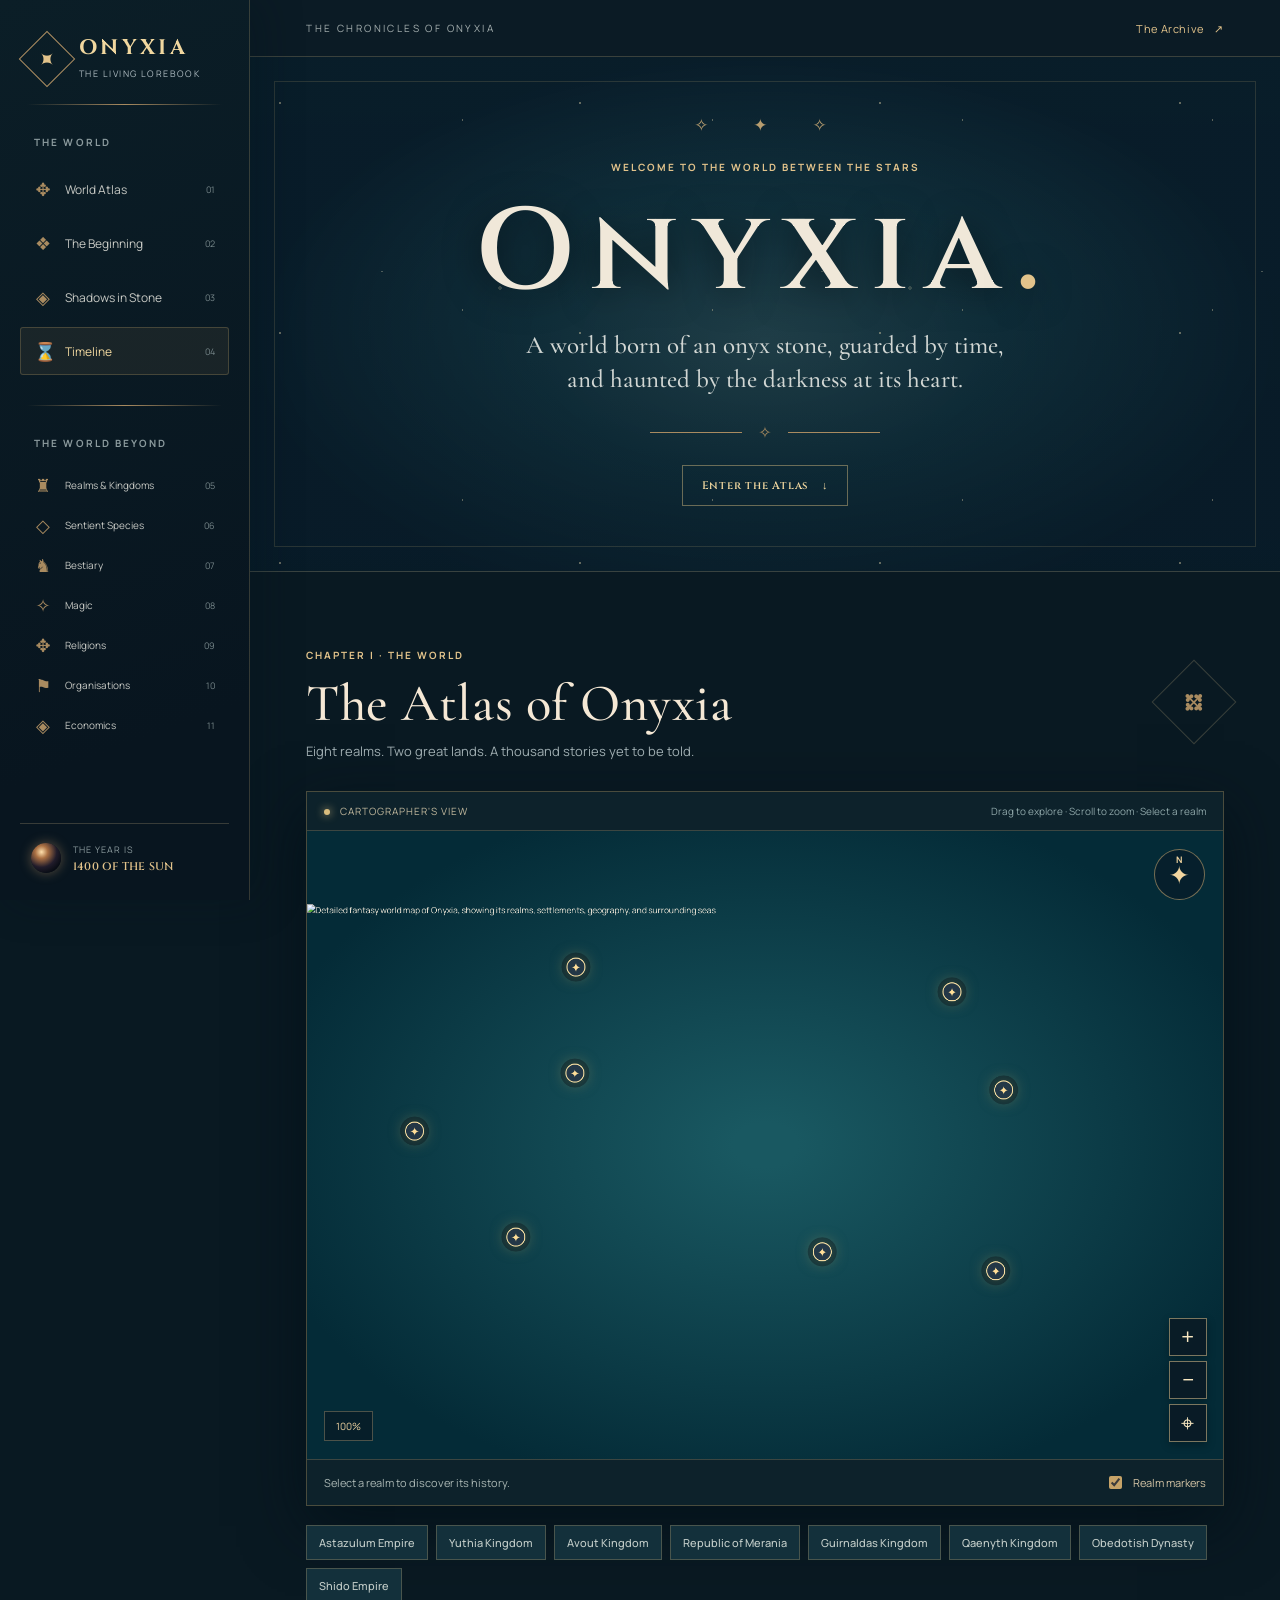
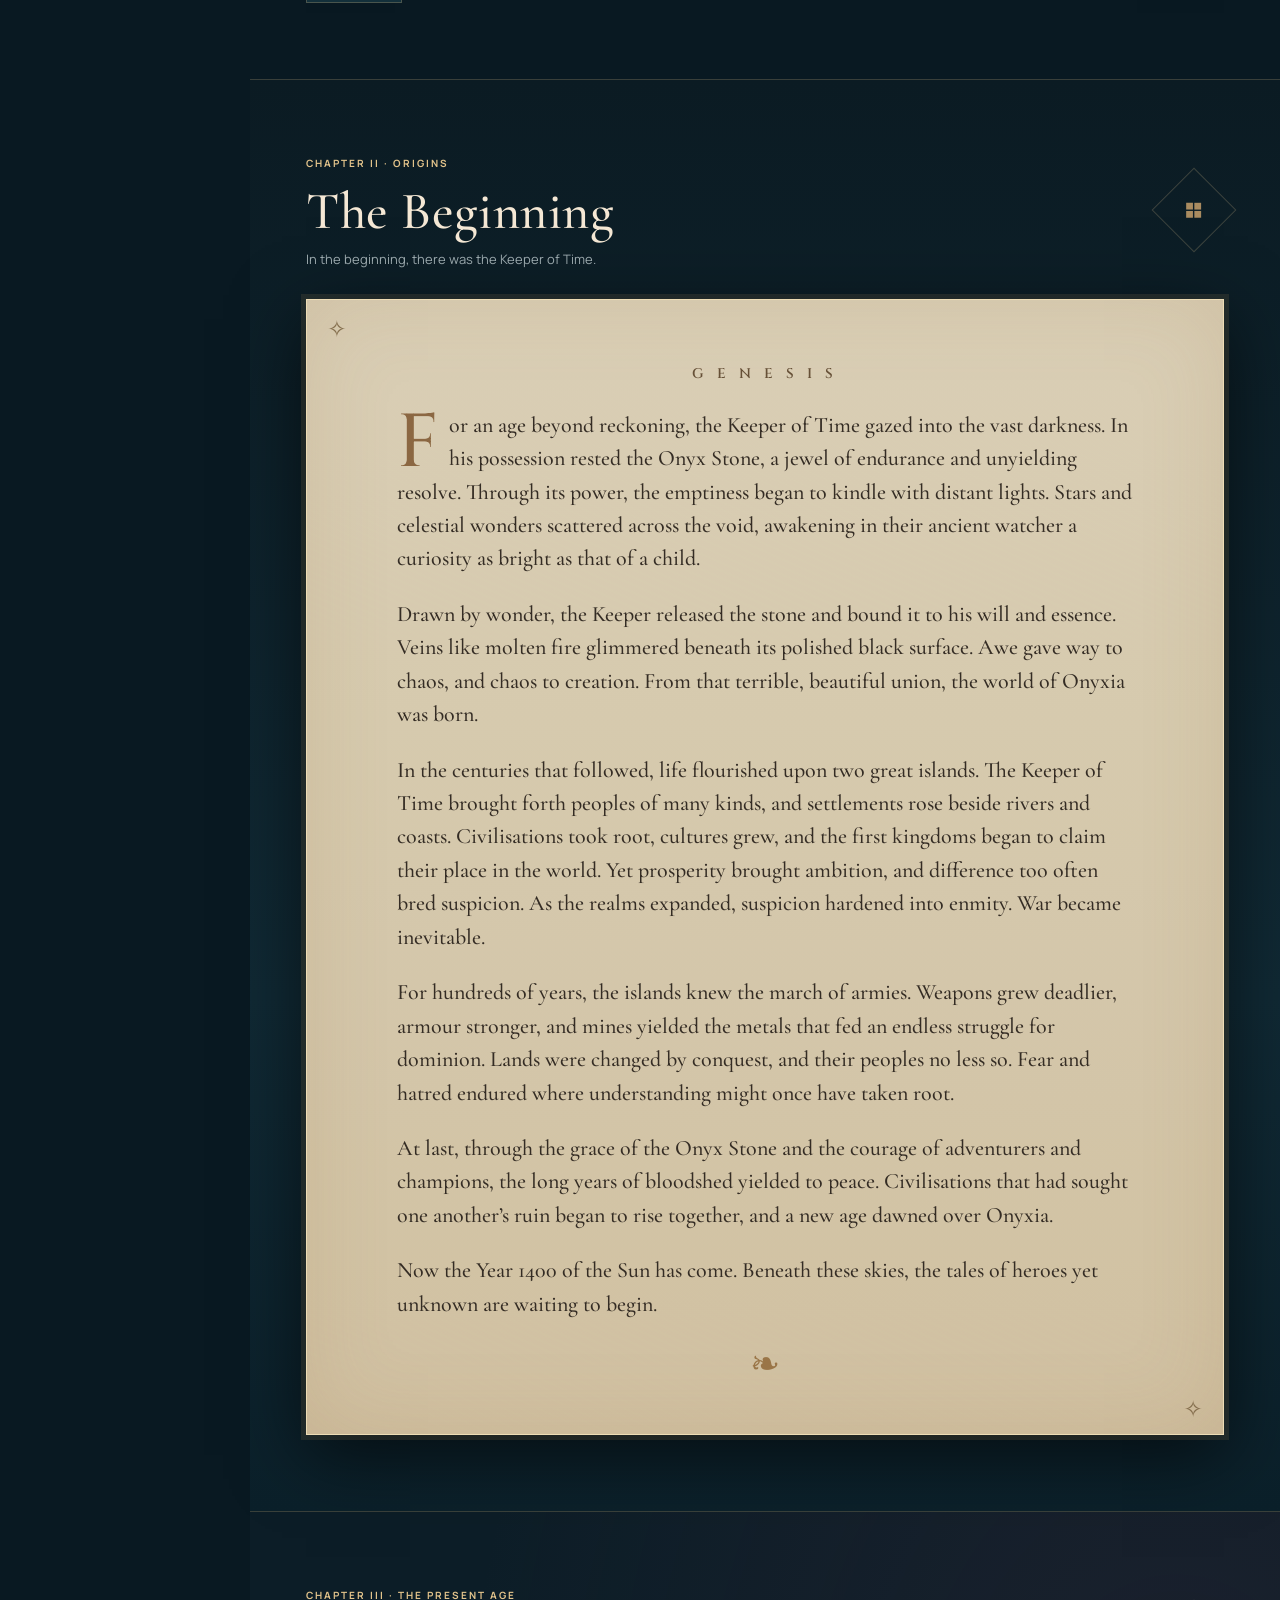
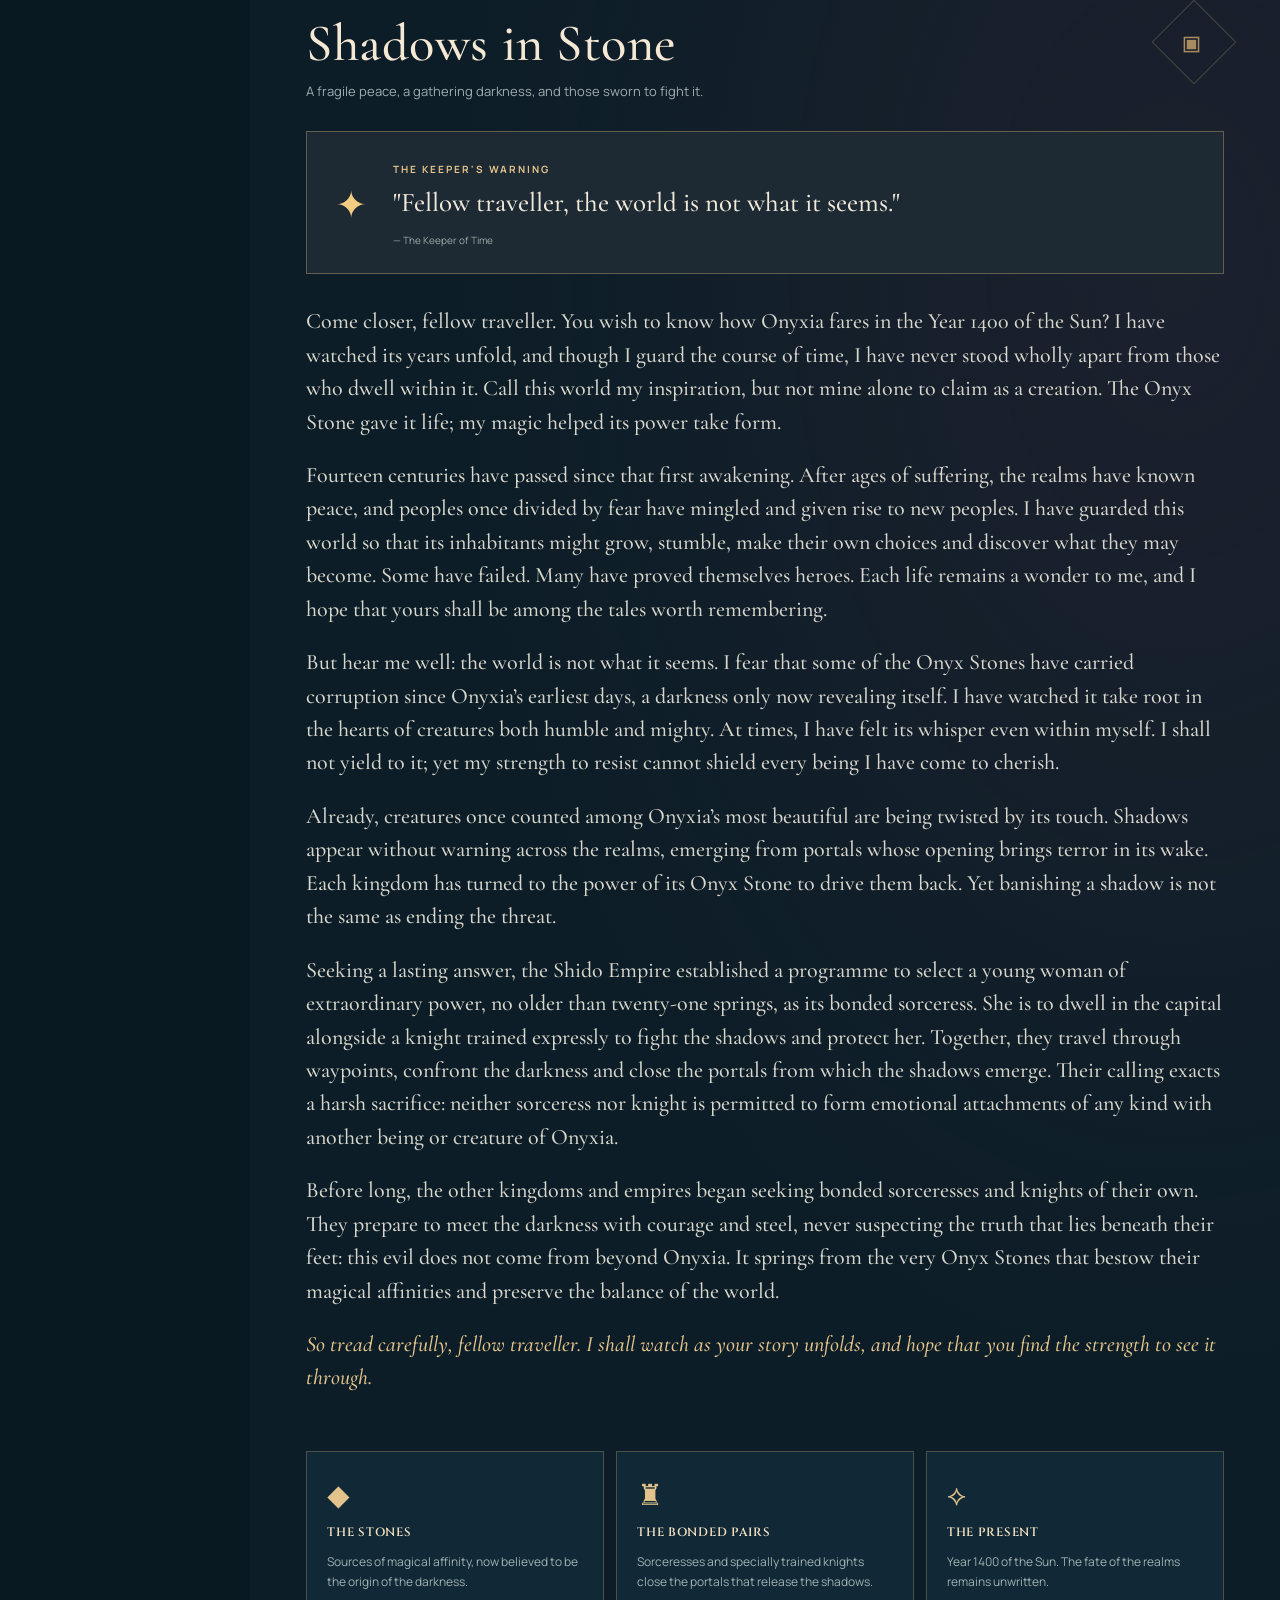
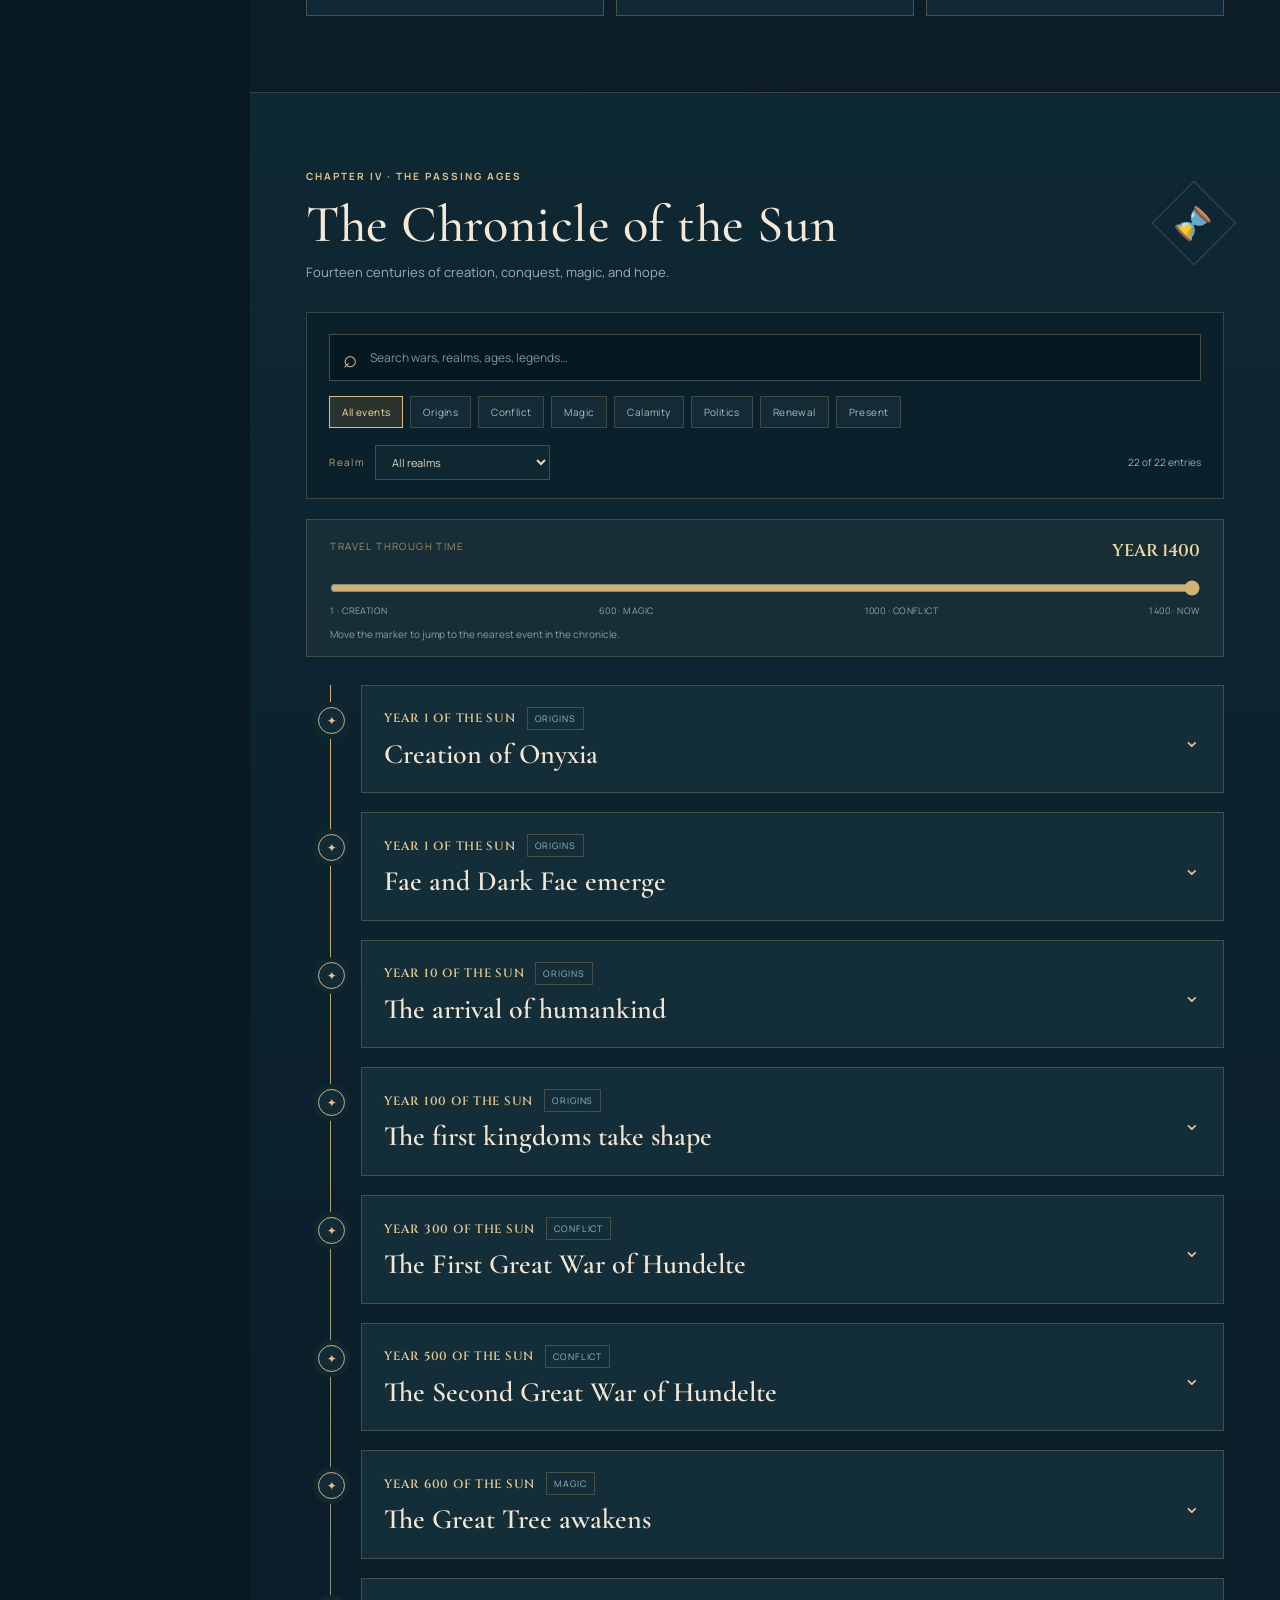
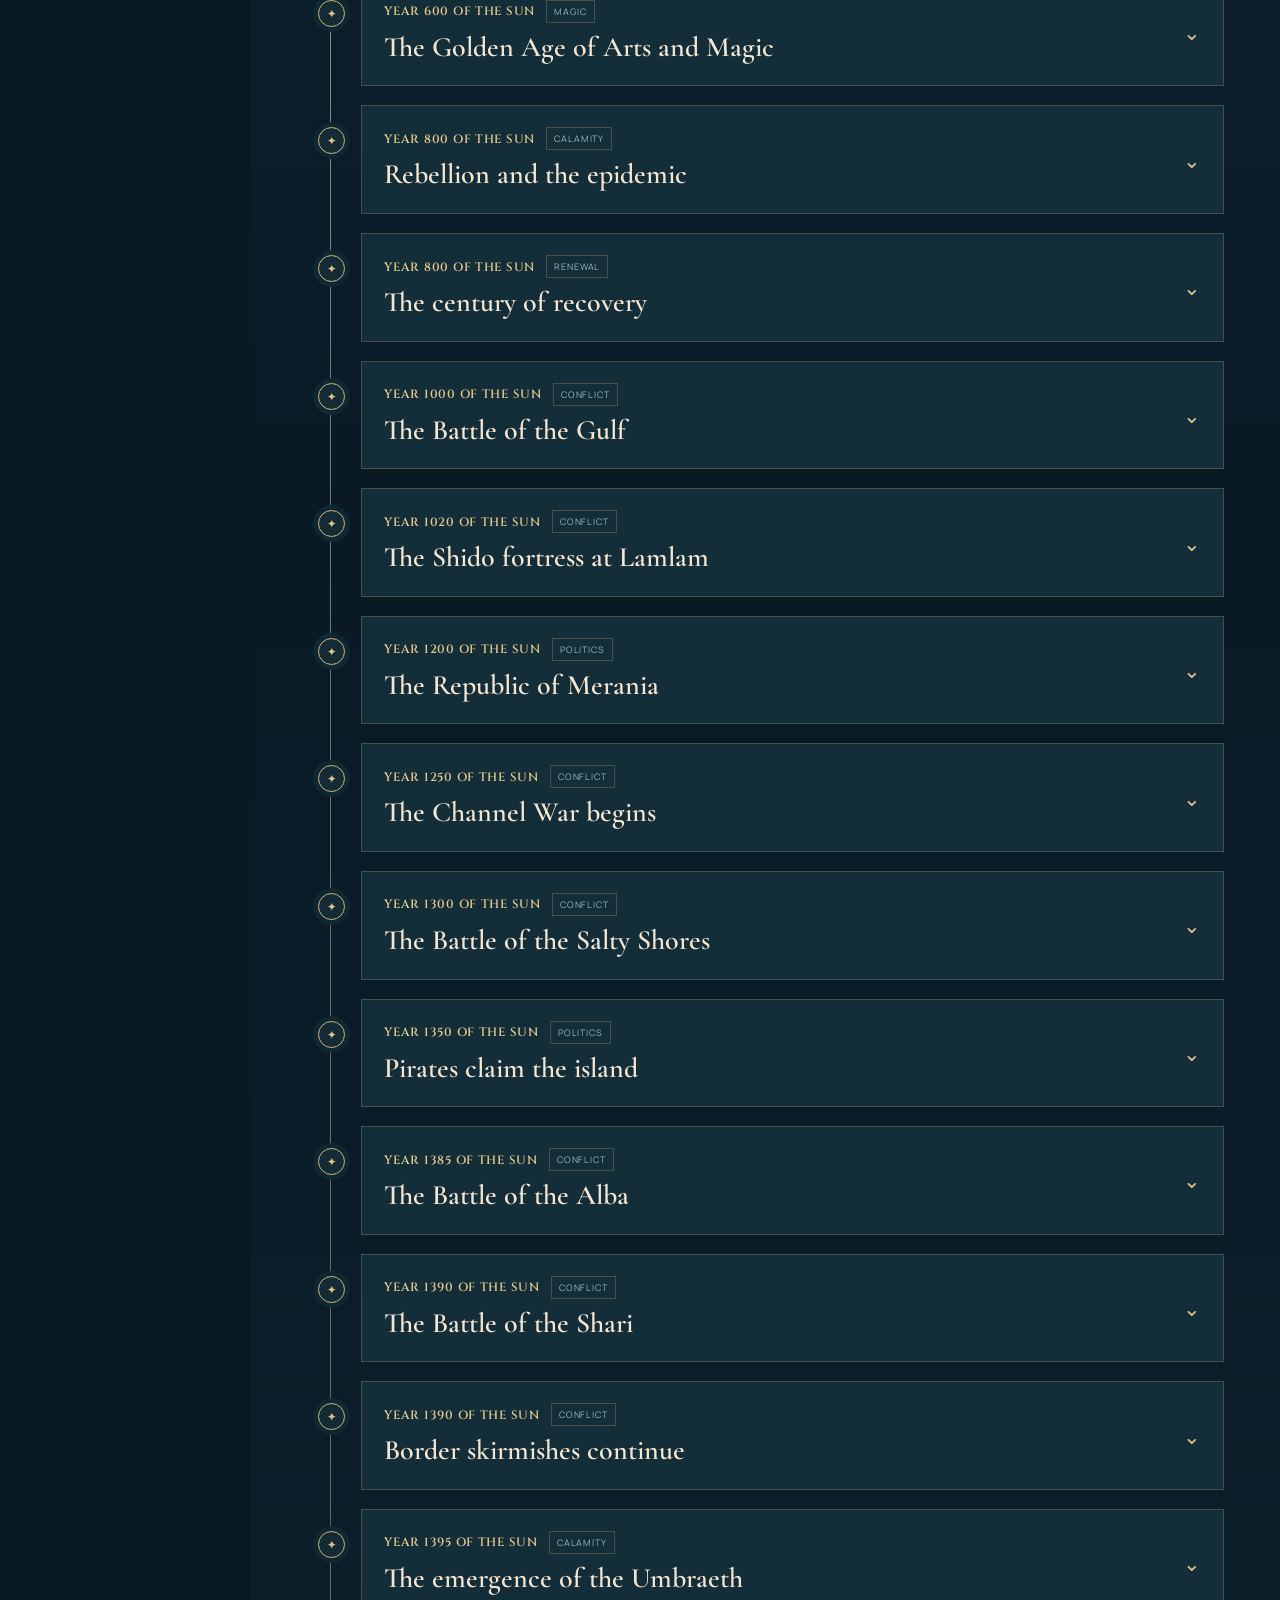
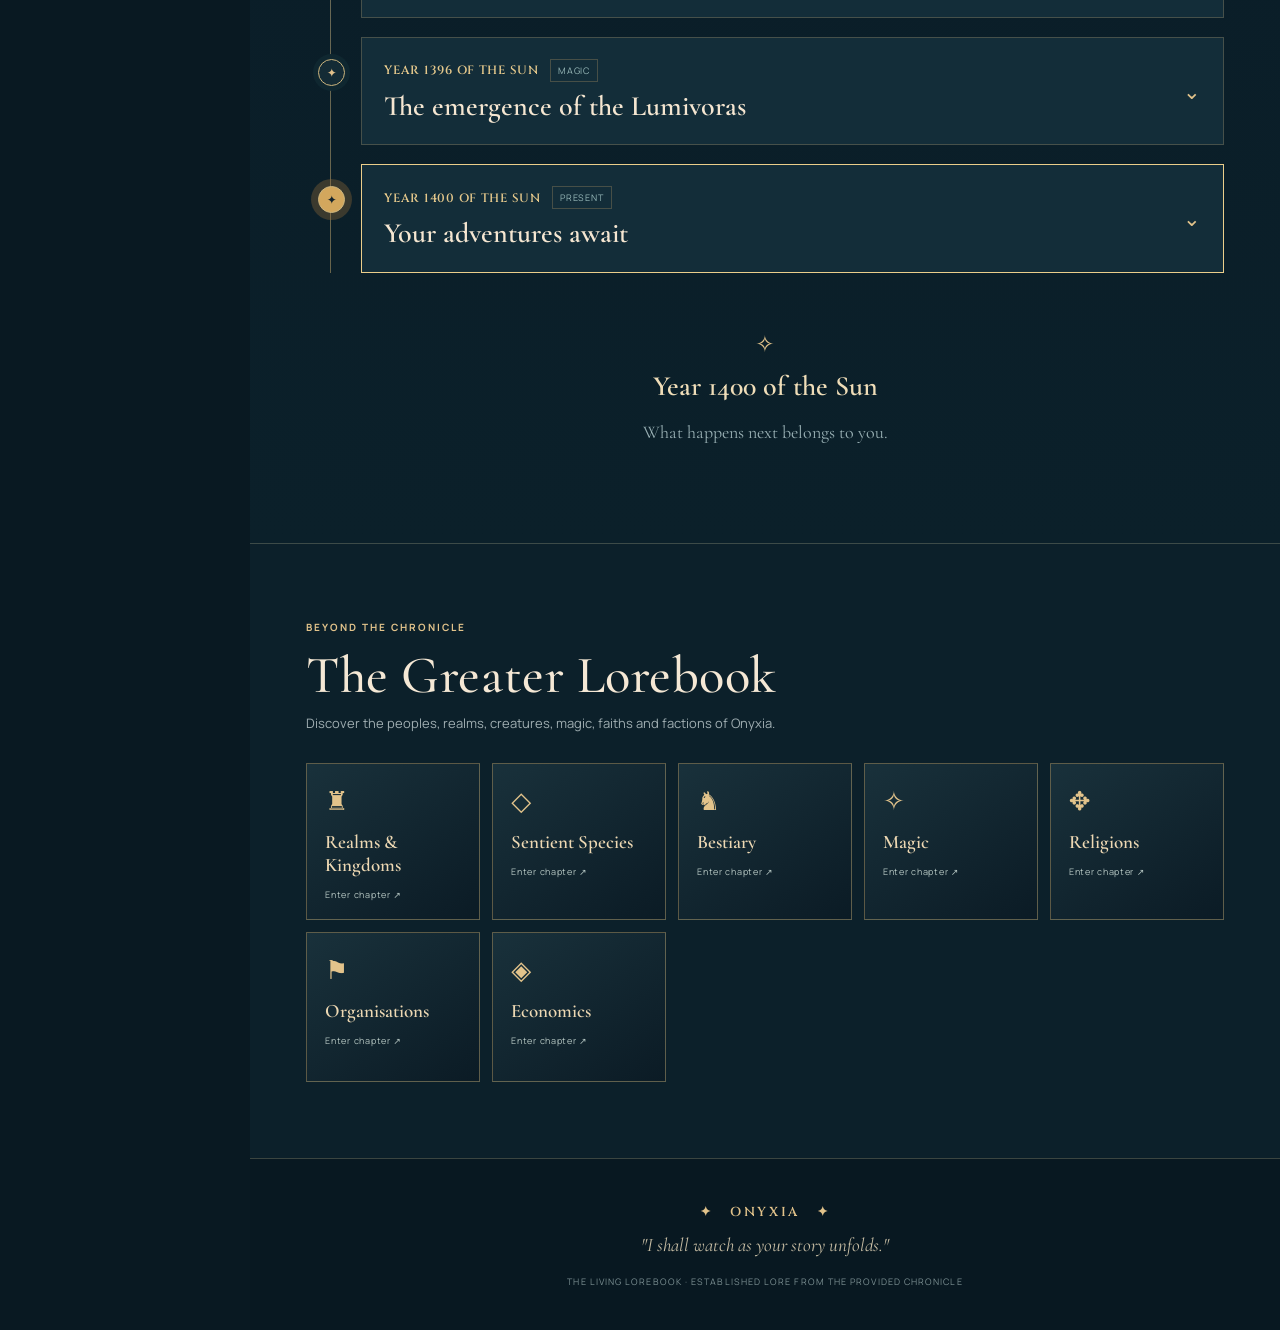
==== index.html @ 36abbc08 "Expand Onyxia lorebook with illustrated chapters and atlas-to-realm links" ====
<!DOCTYPE html>
<html lang="en-GB">
<head>
  <meta charset="UTF-8" />
  <meta name="viewport" content="width=device-width, initial-scale=1" />
  <meta name="theme-color" content="#0b1c25" />
  <meta name="description" content="Explore the world of Onyxia: its interactive atlas, genesis, present mysteries, and history of the Sun." />
  <title>Onyxia · The Living Lorebook</title>
  <link rel="preconnect" href="https://fonts.googleapis.com" />
  <link rel="preconnect" href="https://fonts.gstatic.com" crossorigin />
  <link href="https://fonts.googleapis.com/css2?family=Cinzel:wght@400;500;600;700&family=Cormorant+Garamond:wght@400;500;600;700&family=Manrope:wght@400;500;600;700&display=swap" rel="stylesheet" />
  <link rel="stylesheet" href="styles.css" /><link rel="stylesheet" href="lorebook.css" />
  <link rel="stylesheet" href="lorebook.css" />
</head>
<body>
  <div class="app-shell">
    <aside class="sidebar" id="sidebar" aria-label="Lorebook navigation">
      <a href="#top" class="brand" aria-label="Onyxia home">
        <span class="brand-sigil" aria-hidden="true">✦</span>
        <span class="brand-name">ONYXIA<small>THE LIVING LOREBOOK</small></span>
      </a>
      <div class="sidebar-rule"></div>
      <div class="nav-title">The world</div>
      <nav class="chapter-nav" aria-label="Chapters">
        <a href="#atlas" class="nav-link active" data-nav="atlas"><span class="nav-icon">✥</span><span>World Atlas</span><span class="nav-index">01</span></a>
        <a href="#beginning" class="nav-link" data-nav="beginning"><span class="nav-icon">❖</span><span>The Beginning</span><span class="nav-index">02</span></a>
        <a href="#current-plot" class="nav-link" data-nav="current-plot"><span class="nav-icon">◈</span><span>Shadows in Stone</span><span class="nav-index">03</span></a>
        <a href="#timeline" class="nav-link" data-nav="timeline"><span class="nav-icon">⌛</span><span>Timeline</span><span class="nav-index">04</span></a>
      </nav>
      <div class="sidebar-rule dim"></div><div class="nav-title">The world beyond</div><nav class="chapter-nav lore-nav" aria-label="Lorebook chapters"><a href="realms.html" class="nav-link " data-nav="realms"><span class="nav-icon">♜</span><span>Realms & Kingdoms</span><span class="nav-index">05</span></a>
<a href="species.html" class="nav-link " data-nav="species"><span class="nav-icon">◇</span><span>Sentient Species</span><span class="nav-index">06</span></a>
<a href="bestiary.html" class="nav-link " data-nav="bestiary"><span class="nav-icon">♞</span><span>Bestiary</span><span class="nav-index">07</span></a>
<a href="magic.html" class="nav-link " data-nav="magic"><span class="nav-icon">✧</span><span>Magic</span><span class="nav-index">08</span></a>
<a href="religions.html" class="nav-link " data-nav="religions"><span class="nav-icon">✥</span><span>Religions</span><span class="nav-index">09</span></a>
<a href="organisations.html" class="nav-link " data-nav="organisations"><span class="nav-icon">⚑</span><span>Organisations</span><span class="nav-index">10</span></a>
<a href="economics.html" class="nav-link " data-nav="economics"><span class="nav-icon">◈</span><span>Economics</span><span class="nav-index">11</span></a></nav>
      <div class="sidebar-bottom"><span class="orb" aria-hidden="true"></span><div>THE YEAR IS<br/><strong>1400 OF THE SUN</strong></div></div>
    </aside>

    <main class="main-content" id="top">
      <div class="topbar"><button id="mobileMenu" class="mobile-menu" aria-label="Toggle navigation" aria-expanded="false">☰</button><span>THE CHRONICLES OF ONYXIA</span><a href="https://github.com/ViktorMallagant/Onyxia" target="_blank" rel="noopener noreferrer" class="github-link">The Archive <span aria-hidden="true">↗</span></a></div>
      <header class="hero">
        <div class="hero-decoration" aria-hidden="true">✧ &nbsp; ✦ &nbsp; ✧</div>
        <p class="eyebrow">WELCOME TO THE WORLD BETWEEN THE STARS</p>
        <h1>Onyxia<span>.</span></h1>
        <p class="hero-tagline">A world born of an onyx stone, guarded by time,<br/>and haunted by the darkness at its heart.</p>
        <div class="hero-divider" aria-hidden="true"><i></i><span>✧</span><i></i></div>
        <a href="#atlas" class="primary-cta">Enter the Atlas <span aria-hidden="true">↓</span></a>
      </header>

      <section id="atlas" class="content-section atlas-section">
        <div class="section-heading"><div><span class="section-kicker">CHAPTER I · THE WORLD</span><h2>The Atlas of Onyxia</h2><p>Eight realms. Two great lands. A thousand stories yet to be told.</p></div><div class="section-seal" aria-hidden="true">✥</div></div>
        <div class="atlas-frame">
          <div class="atlas-topline"><span><span class="live-gem"></span> CARTOGRAPHER'S VIEW</span><span class="atlas-hint">Drag to explore · Scroll to zoom · Select a realm</span></div>
          <div class="atlas-viewport" id="atlasViewport" aria-label="Interactive map of Onyxia" tabindex="0">
            <div class="atlas-stage" id="atlasStage">
              <img id="worldMap" src="assets/onyxia-world-map@2x.webp" data-fallback-src="assets/onyxia-world-map-source.png" alt="Detailed fantasy world map of Onyxia, showing its realms, settlements, geography, and surrounding seas" draggable="false" width="1735" height="911" />
              <div class="realm-layer" id="realmLayer" aria-label="Clickable realm markers"></div>
            </div>
            <div class="atlas-empty" id="atlasEmpty" hidden>The cartographer's map is missing. Add <code>assets/onyxia-world-map-source.png</code> (preferred) or <code>assets/onyxia-world-map.jpg</code> to the repository.</div>
            <div class="map-compass" aria-hidden="true"><span>N</span>✦</div>
            <div class="map-tools" aria-label="Map controls"><button type="button" id="zoomIn" aria-label="Zoom in" title="Zoom in">+</button><button type="button" id="zoomOut" aria-label="Zoom out" title="Zoom out">−</button><button type="button" id="resetMap" aria-label="Fit map to window" title="Fit map to window">⌖</button></div>
            <div class="map-scale" id="mapScale">100%</div>
          </div>
          <div class="atlas-bottombar"><div class="atlas-status"><span id="mapStatus">Select a realm to discover its history.</span></div><label class="toggle-markers"><input type="checkbox" id="markerToggle" checked /><span>Realm markers</span></label></div>
        </div>
        <div class="realm-card" id="realmCard" hidden><div class="realm-card-head"><div><span class="mini-label">FROM THE ATLAS</span><h3 id="realmName"></h3></div><button type="button" id="closeRealm" aria-label="Close realm details">×</button></div><p id="realmDescription"></p><div class="realm-card-actions"><a id="realmArticle" class="realm-article-link" href="realms.html">Read the realm chronicle <span aria-hidden="true">↗</span></a><button id="realmHistory" type="button" class="text-action">See related history <span>↗</span></button><span id="realmEventCount"></span></div></div>
        <div class="realm-directory" id="realmDirectory" aria-label="Explore realms"></div>
      </section>

      <section id="beginning" class="content-section manuscript-section">
        <div class="section-heading"><div><span class="section-kicker">CHAPTER II · ORIGINS</span><h2>The Beginning</h2><p>In the beginning, there was the Keeper of Time.</p></div><div class="section-seal" aria-hidden="true">❖</div></div>
        <div class="story-paper"><span class="paper-corner paper-corner-a" aria-hidden="true">✧</span><span class="paper-corner paper-corner-b" aria-hidden="true">✧</span><div class="story-heading">G E N E S I S</div><div class="story-prose" id="genesisText"></div><div class="story-flourish" aria-hidden="true">❧</div></div>
      </section>

      <section id="current-plot" class="content-section plot-section">
        <div class="section-heading"><div><span class="section-kicker">CHAPTER III · THE PRESENT AGE</span><h2>Shadows in Stone</h2><p>A fragile peace, a gathering darkness, and those sworn to fight it.</p></div><div class="section-seal" aria-hidden="true">◈</div></div>
        <div class="plot-feature"><div class="plot-feature-mark">✦</div><div><span class="mini-label">THE KEEPER'S WARNING</span><p>"Fellow traveller, the world is not what it seems."</p><small>— The Keeper of Time</small></div></div>
        <div class="plot-copy" id="plotText"></div>
        <div class="plot-facts"><div><span class="fact-symbol">◆</span><strong>THE STONES</strong><p>Sources of magical affinity, now believed to be the origin of the darkness.</p></div><div><span class="fact-symbol">♜</span><strong>THE BONDED PAIRS</strong><p>Sorceresses and specially trained knights close the portals that release the shadows.</p></div><div><span class="fact-symbol">⟡</span><strong>THE PRESENT</strong><p>Year 1400 of the Sun. The fate of the realms remains unwritten.</p></div></div>
      </section>

      <section id="timeline" class="content-section timeline-section">
        <div class="section-heading"><div><span class="section-kicker">CHAPTER IV · THE PASSING AGES</span><h2>The Chronicle of the Sun</h2><p>Fourteen centuries of creation, conquest, magic, and hope.</p></div><div class="section-seal" aria-hidden="true">⌛</div></div>
        <div class="chronicle-controls"><div class="search-shell"><span aria-hidden="true">⌕</span><input id="timelineSearch" type="search" placeholder="Search wars, realms, ages, legends…" aria-label="Search timeline events" autocomplete="off"/></div><div class="filter-chips" id="categoryFilters" aria-label="Filter timeline by event category"></div><div class="regional-row"><label for="regionFilter">Realm</label><select id="regionFilter"><option value="all">All realms</option></select><span id="eventCount" aria-live="polite"></span></div></div>
        <div class="year-scrubber"><div class="scrubber-header"><span>TRAVEL THROUGH TIME</span><strong id="selectedYear">YEAR 1400</strong></div><input id="yearSlider" type="range" min="1" max="1400" step="1" value="1400" aria-label="Jump to a year of the Sun"/><div class="scrubber-labels"><span>1 · CREATION</span><span>600 · MAGIC</span><span>1000 · CONFLICT</span><span>1400 · NOW</span></div><p class="scrubber-help">Move the marker to jump to the nearest event in the chronicle.</p></div>
        <div class="timeline-container" id="timelineEvents" aria-live="polite"></div>
        <div class="timeline-empty" id="timelineEmpty" hidden>No entries match these filters. Try another era, realm, or search.</div>
        <div class="timeline-end"><span>✧</span><h3>Year 1400 of the Sun</h3><p>What happens next belongs to you.</p></div>
      </section>
<section class="content-section lore-directory-section"><div class="section-heading"><div><span class="section-kicker">BEYOND THE CHRONICLE</span><h2>The Greater Lorebook</h2><p>Discover the peoples, realms, creatures, magic, faiths and factions of Onyxia.</p></div></div><div class="chapter-teaser-grid"><a class="chapter-teaser" href="realms.html"><span>♜</span><strong>Realms &amp; Kingdoms</strong><small>Enter chapter ↗</small></a><a class="chapter-teaser" href="species.html"><span>◇</span><strong>Sentient Species</strong><small>Enter chapter ↗</small></a><a class="chapter-teaser" href="bestiary.html"><span>♞</span><strong>Bestiary</strong><small>Enter chapter ↗</small></a><a class="chapter-teaser" href="magic.html"><span>✧</span><strong>Magic</strong><small>Enter chapter ↗</small></a><a class="chapter-teaser" href="religions.html"><span>✥</span><strong>Religions</strong><small>Enter chapter ↗</small></a><a class="chapter-teaser" href="organisations.html"><span>⚑</span><strong>Organisations</strong><small>Enter chapter ↗</small></a><a class="chapter-teaser" href="economics.html"><span>◈</span><strong>Economics</strong><small>Enter chapter ↗</small></a></div></section>
      <footer class="footer"><span>✦ &nbsp; ONYXIA &nbsp; ✦</span><p>"I shall watch as your story unfolds."</p><small>THE LIVING LOREBOOK · ESTABLISHED LORE FROM THE PROVIDED CHRONICLE</small></footer>
    </main>
  </div>
  <script src="lore-data.js"></script><script src="app.js"></script>
</body>
</html>
---- styles.css ----
:root{--night:#091922;--night-soft:#102834;--night-panel:#10212b;--gold:#e2c38b;--gold-strong:#f0d79f;--gold-dim:#a98b60;--cream:#f0e8d9;--paper:#e9d9b7;--muted:#adbac0;--line:rgba(217,190,137,.23);--sidebar:250px;--font-decor:'Cinzel',Georgia,serif;--font-literary:'Cormorant Garamond',Georgia,serif;--font-ui:'Manrope',system-ui,sans-serif}
*{box-sizing:border-box}html{scroll-behavior:smooth;scroll-padding-top:64px}body{margin:0;background:var(--night);color:var(--cream);font-family:var(--font-ui)}button,input,select{font:inherit}button{cursor:pointer}a{color:inherit;text-decoration:none}button:focus-visible,input:focus-visible,select:focus-visible,a:focus-visible{outline:2px solid var(--gold-strong);outline-offset:3px}[hidden]{display:none!important}::selection{background:#bd9551;color:#061923}
.app-shell{min-height:100vh}.sidebar{position:fixed;inset:0 auto 0 0;width:var(--sidebar);background:linear-gradient(160deg,#0b1e27,#08151f 80%);z-index:25;border-right:1px solid rgba(215,188,128,.22);display:flex;flex-direction:column;padding:36px 20px 25px;box-shadow:10px 0 40px #04141a44}.brand{display:flex;align-items:center;gap:12px;margin:2px 7px 24px}.brand-sigil{width:40px;height:40px;display:grid;place-items:center;border:1px solid var(--gold-dim);color:var(--gold);transform:rotate(45deg);font-size:22px;flex-shrink:0}.brand-sigil::first-letter{transform:rotate(-45deg)}.brand-name{font-family:var(--font-decor);font-weight:700;letter-spacing:.16em;font-size:21px;color:var(--gold-strong);line-height:1}.brand-name small{display:block;margin-top:8px;font:9px var(--font-ui);letter-spacing:.16em;color:var(--muted);white-space:nowrap}.sidebar-rule{height:1px;margin:0 7px 30px;background:linear-gradient(90deg,transparent,var(--gold-dim),transparent)}.sidebar-rule.dim{margin:30px 7px}.nav-title{font-size:10px;letter-spacing:.21em;color:#8b9a9d;margin:0 14px 16px;text-transform:uppercase;font-weight:700}.chapter-nav{display:grid;gap:6px}.nav-link{min-height:48px;display:flex;align-items:center;gap:13px;padding:0 13px;color:#c6c8c3;font-size:12px;border:1px solid transparent;border-radius:3px;transition:.2s}.nav-link:hover,.nav-link.active{background:#b4976318;border-color:#b497634a;color:var(--gold-strong)}.nav-icon{color:var(--gold-dim);font-size:18px;width:18px;text-align:center}.nav-index{margin-left:auto;font-size:9px;color:#77878a}.future-chapters{display:grid;gap:18px;padding:3px 15px;color:#728188;font-size:11px}.sidebar-bottom{margin-top:auto;display:flex;align-items:center;gap:12px;padding:17px 11px 0;border-top:1px solid var(--line);font-size:9px;letter-spacing:.11em;line-height:1.9;color:#8d9c9f}.sidebar-bottom strong{font:600 11px var(--font-decor);color:var(--gold);letter-spacing:.02em}.orb{width:30px;height:30px;border-radius:50%;display:inline-block;flex-shrink:0;background:radial-gradient(circle at 35% 30%,#ffe0ac 0%,#aa7043 22%,#211c2b 53%,#080c14 76%);box-shadow:0 0 12px #dca87065}
.main-content{margin-left:var(--sidebar);min-width:0}.topbar{height:57px;display:flex;align-items:center;justify-content:space-between;padding:0 clamp(24px,4.4vw,76px);border-bottom:1px solid var(--line);font-size:10px;letter-spacing:.24em;color:#a6b0b0;background:#0b1b25}.github-link{letter-spacing:.06em;color:var(--gold);font-size:11px}.github-link span{margin-left:7px}.mobile-menu{display:none;color:var(--gold);background:transparent;border:0;font-size:23px}.hero{min-height:390px;display:flex;align-items:center;flex-direction:column;justify-content:center;text-align:center;position:relative;overflow:hidden;padding:56px 25px 65px;background:radial-gradient(ellipse at 50% 55%,#31525b82 0%,#102e3b99 33%,#081b28ee 70%),linear-gradient(0deg,#071b25,#133842);border-bottom:1px solid var(--line)}.hero:before{content:"";position:absolute;inset:0;background-image:radial-gradient(1px 1px at 10% 20%,#e9dbafbb 98%,transparent),radial-gradient(1px 1px at 85% 33%,#e9dbafaa 98%,transparent),radial-gradient(2px 2px at 61% 77%,#fff3c255 98%,transparent),radial-gradient(1px 1px at 30% 65%,#efe8c488 98%,transparent);background-size:300px 230px,250px 190px,410px 300px,440px 330px;opacity:.55;pointer-events:none}.hero:after{content:"";pointer-events:none;position:absolute;inset:24px;border:1px solid #d0b47c2a}.hero>*{position:relative;z-index:1}.hero-decoration{font-size:17px;letter-spacing:9px;color:#b79d6f;margin-bottom:14px}.eyebrow,.section-kicker,.mini-label{font-size:10px;letter-spacing:.2em;color:var(--gold);font-weight:700}.hero h1{margin:10px 0 0;font:600 clamp(65px,9vw,124px)/1.05 var(--font-decor);letter-spacing:.13em;text-shadow:0 5px 35px #0008}.hero h1 span{color:var(--gold)}.hero-tagline{font:500 clamp(18px,2.5vw,25px)/1.35 var(--font-literary);color:#d1d6d3;margin:14px 0}.hero-divider{display:flex;align-items:center;gap:16px;color:var(--gold-dim);width:230px;margin:11px 0 22px}.hero-divider i{height:1px;flex:1;background:var(--gold-dim)}.primary-cta{border:1px solid #d1b87e7a;padding:12px 19px;color:var(--gold-strong);font:600 11px var(--font-decor);letter-spacing:.07em;transition:.2s}.primary-cta:hover{background:#ddc08c1d}.primary-cta span{margin-left:10px}
.content-section{padding:70px clamp(24px,4.4vw,76px) 76px;border-bottom:1px solid var(--line);scroll-margin-top:0}.section-heading{display:flex;align-items:center;justify-content:space-between;gap:20px;margin-bottom:29px}.section-heading h2{font:500 clamp(32px,4.1vw,54px)/1.18 var(--font-literary);letter-spacing:.01em;margin:9px 0 5px;color:#f5e8d5}.section-heading p{margin:0;color:#9fadb1;font-size:13px;line-height:1.7}.section-seal{width:60px;height:60px;border:1px solid var(--line);color:var(--gold-dim);display:grid;place-items:center;font-size:29px;transform:rotate(45deg);flex-shrink:0}.atlas-frame{background:#061c23;box-shadow:0 20px 58px #010e16a6;border:1px solid #9b855c75}.atlas-topline,.atlas-bottombar{display:flex;align-items:center;justify-content:space-between;gap:12px;padding:12px 17px;font-size:10px;color:#c1b89d;letter-spacing:.10em;background:#0d222b}.atlas-topline{border-bottom:1px solid var(--line)}.atlas-hint{color:#8ea6a8;font-size:10px;letter-spacing:0}.live-gem{display:inline-block;width:6px;height:6px;background:#d9bd7e;box-shadow:0 0 9px #d9bd7e;margin-right:7px;border-radius:50%}.atlas-viewport{height:clamp(350px,49vw,670px);position:relative;overflow:hidden;touch-action:none;cursor:grab;background:radial-gradient(ellipse,#195861 5%,#042b37 80%);user-select:none;isolation:isolate}.atlas-viewport.dragging{cursor:grabbing}.atlas-stage{position:absolute;left:0;top:0;width:1735px;height:911px;transform-origin:0 0;will-change:transform;backface-visibility:hidden}.atlas-stage img{display:block;width:1735px;height:911px;max-width:none;pointer-events:none;image-rendering:auto;backface-visibility:hidden}.realm-layer{position:absolute;inset:0}.realm-pin{position:absolute;transform:translate(-50%,-50%);width:19px;height:19px;padding:0;border:1.5px solid #ffe4a5;border-radius:50%;background:#283747d9;color:#ffde98;box-shadow:0 0 0 5px #040d145e,0 0 16px #d7b26090;display:grid;place-items:center;font-size:13px;line-height:1;transition:box-shadow .2s,background .2s;z-index:2}.realm-pin:after{content:'✦';font-size:12px}.realm-pin:hover,.realm-pin.selected{background:#d3a65c;color:#081921;box-shadow:0 0 0 7px #e9be6659,0 0 19px #e1c481;z-index:5}.realm-pin[hidden]{display:none}.atlas-empty{position:absolute;inset:0;display:grid;place-content:center;text-align:center;padding:28px;background:#112832;color:var(--paper);z-index:4;line-height:1.7}.map-tools{position:absolute;right:16px;bottom:17px;z-index:8;display:grid;gap:5px}.map-tools button{width:38px;height:38px;border:1px solid #e0c79289;background:#0b1a24dd;color:#f8e7c0;font-size:23px;line-height:1;box-shadow:0 3px 8px #0004}.map-tools button:hover{background:#725e3f}.map-compass{position:absolute;top:18px;right:18px;z-index:6;display:grid;place-items:center;width:51px;height:51px;color:#f3d6a0;border:1px solid #bfa06e9c;background:#081c28ba;border-radius:50%;font-size:25px}.map-compass span{position:absolute;top:3px;font:700 9px var(--font-ui)}.map-scale{position:absolute;bottom:18px;left:17px;z-index:5;background:#071a24bf;border:1px solid #d9bd8854;padding:7px 11px;color:#f0d4a1;font-size:10px}.atlas-bottombar{min-height:46px;border-top:1px solid var(--line);letter-spacing:0}.atlas-status{font-size:11px;color:#aab7b4}.toggle-markers{display:flex;align-items:center;gap:8px;cursor:pointer;white-space:nowrap;color:#d5c5a6;font-size:11px}.toggle-markers input{accent-color:#c6a368}.realm-card{margin-top:18px;padding:19px 23px 17px;background:linear-gradient(135deg,#182f39,#0c212d);border:1px solid var(--line);border-left:3px solid var(--gold)}.realm-card-head,.realm-card-actions{display:flex;align-items:center;justify-content:space-between;gap:10px}.realm-card-head h3{font:600 29px var(--font-literary);margin:5px 0 2px}.realm-card-head button{background:transparent;border:0;color:#e3c791;font-size:26px}.realm-card p{color:#c1cbc8;line-height:1.8;font-size:13px;max-width:740px}.text-action{background:transparent;color:var(--gold-strong);border:0;padding:7px 0;font:600 11px var(--font-ui)}.text-action span{margin-left:6px}.realm-card-actions span{font-size:10px;color:#899b9d}.realm-directory{display:flex;flex-wrap:wrap;gap:8px;margin-top:19px}.realm-directory button{color:#c3cdc9;border:1px solid #baa37552;background:#13303b;padding:9px 12px;font:500 11px var(--font-ui);transition:.2s}.realm-directory button:hover,.realm-directory button.active{background:#89704244;color:#ffe5b5;border-color:#dcb979}
.manuscript-section{background:linear-gradient(180deg,#0b1b23,#102934 64%,#0b202a)}.story-paper{position:relative;max-width:960px;margin:0 auto;padding:clamp(26px,5vw,72px) clamp(28px,7vw,94px) 48px;background:linear-gradient(#e9dcc0ed,#dfccaaed),repeating-linear-gradient(24deg,transparent 0px,transparent 4px,#846c3c0d 5px,#0000 7px);color:#342c24;border:1px solid #eddcb5;outline:5px solid #876e4a30;box-shadow:0 20px 68px #0009,inset 0 0 85px #9b754729}.paper-corner{position:absolute;font-size:23px;color:#856f4e}.paper-corner-a{top:12px;left:20px}.paper-corner-b{bottom:10px;right:20px}.story-heading{text-align:center;font:600 14px var(--font-decor);color:#665037;letter-spacing:.32em;margin-bottom:26px}.story-prose p{font:500 22px/1.52 var(--font-literary);margin:0 0 22px;text-align:left}.story-prose p:first-child:first-letter{float:left;font:500 75px/.78 var(--font-decor);color:#8b6742;padding:6px 10px 0 0}.story-flourish{text-align:center;margin-top:6px;font:36px var(--font-literary);color:#9a7547}.plot-section{background:radial-gradient(ellipse at 90% 20%,#482b4042,transparent 55%),#0c1d27}.plot-feature{display:flex;align-items:center;gap:26px;padding:24px 28px;border:1px solid #bda37370;background:#1d2933;margin:0 0 31px}.plot-feature-mark{color:#f3cc84;font-size:38px}.plot-feature p{font:500 27px var(--font-literary);margin:8px 0}.plot-feature small{font-size:10px;color:#9caaa9}.plot-copy{max-width:930px;column-count:1}.plot-copy p{font:500 22px/1.52 var(--font-literary);margin:0 0 20px;color:#d7d6cc}.plot-copy p:last-child{color:var(--gold);font-style:italic}.plot-facts{display:grid;grid-template-columns:repeat(3,minmax(0,1fr));gap:12px;margin-top:36px}.plot-facts>div{padding:22px 20px;border:1px solid #c2ab7552;background:#112936}.fact-symbol{color:var(--gold);font-size:29px;display:block;margin-bottom:10px}.plot-facts strong{display:block;color:#f2e1c1;font:600 12px var(--font-decor);letter-spacing:.06em}.plot-facts p{font-size:12px;color:#9fb2b3;line-height:1.7;margin-bottom:0}
.timeline-section{background:linear-gradient(180deg,#0e2834,#091a25 55%,#0b202a)}.chronicle-controls{border:1px solid var(--line);background:#0a202b;padding:21px 22px 18px;margin-bottom:20px}.search-shell{display:flex;align-items:center;gap:11px;padding:0 13px;border:1px solid #ab9d8063;background:#061822;color:var(--gold);font-size:24px}.search-shell input{height:45px;outline:0;background:transparent;border:0;color:#f5e5c9;width:100%;min-width:0;font-size:12px}.search-shell input::placeholder{color:#80949c}.filter-chips{display:flex;flex-wrap:wrap;gap:7px;margin-top:15px}.filter-chips button{border:1px solid #b69b6946;background:#142b36;padding:8px 12px;color:#aebcc0;font-size:10px;letter-spacing:.04em}.filter-chips button:hover,.filter-chips button.selected{border-color:#ddbd80;color:#ffdf9f;background:#87693942}.regional-row{display:flex;align-items:center;gap:11px;margin-top:17px}.regional-row label{font-size:10px;letter-spacing:.13em;color:#bba577}.regional-row select{min-width:175px;max-width:55%;border:1px solid #b69b6959;background:#0f2730;color:#e2d6b8;padding:8px 12px;font-size:11px}.regional-row #eventCount{margin-left:auto;font-size:10px;color:#9db1b3}.year-scrubber{border:1px solid var(--line);padding:19px 23px 15px;margin-bottom:28px;background:#172e37}.scrubber-header,.scrubber-labels{display:flex;justify-content:space-between;gap:10px}.scrubber-header span{font-size:10px;color:var(--gold-dim);letter-spacing:.14em}.scrubber-header strong{color:var(--gold-strong);font:600 17px var(--font-decor)}#yearSlider{width:100%;margin:18px 0 8px;accent-color:#d3b173;cursor:pointer}.scrubber-labels{font-size:9px;color:#91a7a9;letter-spacing:.05em}.scrubber-help{margin:10px 0 0;font-size:10px;color:#8b9ea1}.timeline-container{position:relative;padding-left:55px;max-width:1000px;margin:auto}.timeline-container:before{content:"";position:absolute;left:24px;top:0;bottom:0;width:1px;background:linear-gradient(#d4b372,#667b7d,#d4b37277)}.timeline-item{position:relative;margin-bottom:19px}.timeline-item:before{content:"✦";position:absolute;left:-43px;top:22px;width:25px;height:25px;border:1px solid #ccb57e;border-radius:50%;background:#142b35;color:#e2c18b;display:grid;place-items:center;font-size:12px;box-shadow:0 0 0 5px #0f2730}.timeline-item.highlight:before{background:#d3a75d;color:#14232c;box-shadow:0 0 0 7px #9d713b55}.entry-card{border:1px solid #ac966d55;background:#132d39;overflow:hidden}.timeline-item.highlight .entry-card{border-color:#ebce8b}.entry-toggle{width:100%;text-align:left;display:flex;align-items:center;justify-content:space-between;gap:12px;padding:21px 22px;background:transparent;border:0;color:inherit}.entry-toggle:hover{background:#aa935b18}.entry-meta{display:flex;align-items:center;gap:11px;flex-wrap:wrap}.entry-year{font:600 12px var(--font-decor);letter-spacing:.06em;color:#e3c78b}.entry-type{font-size:9px;letter-spacing:.1em;border:1px solid #a18a615e;padding:4px 7px;color:#99b9b9;text-transform:uppercase}.entry-title{margin:8px 0 0;font:600 clamp(20px,2.5vw,28px)/1.2 var(--font-literary);color:#f5e6d1}.entry-chevron{font-size:21px;color:var(--gold);transition:transform .2s}.entry-toggle[aria-expanded="true"] .entry-chevron{transform:rotate(180deg)}.entry-details{padding:0 22px 21px;border-top:1px solid #b9a4722d}.entry-details p{font:500 20px/1.45 var(--font-literary);color:#cbd3cb;max-width:840px;margin:18px 0}.entry-regions{display:flex;align-items:center;flex-wrap:wrap;gap:7px}.entry-regions button{background:#39463d66;border:1px solid #b4a07155;color:#ead2a9;padding:6px 9px;font-size:10px}.entry-regions button:hover{background:#92724366}.timeline-empty{padding:50px 25px;text-align:center;color:#9eacac;border:1px dashed var(--line)}.timeline-end{text-align:center;padding:35px 0 6px}.timeline-end>span{color:var(--gold);font-size:23px}.timeline-end h3{font:600 28px var(--font-literary);margin:10px 0 0;color:#efddb8}.timeline-end p{font:18px var(--font-literary);color:#98afb3}.footer{padding:40px 24px;text-align:center;background:#081821}.footer>span{font:600 13px var(--font-decor);letter-spacing:.2em;color:var(--gold)}.footer p{font:italic 19px var(--font-literary);color:#c7bda4;margin:12px 0}.footer small{font-size:9px;letter-spacing:.12em;color:#7b8f92}
@media(max-width:1040px){:root{--sidebar:220px}.sidebar{padding-inline:13px}.content-section{padding-inline:30px}.plot-facts{gap:8px}.plot-facts>div{padding:17px 15px}}
@media(max-width:800px){:root{--sidebar:0px}.sidebar{transform:translateX(-102%);transition:transform .25s;width:250px}.sidebar.open{transform:translateX(0)}.main-content{margin-left:0}.mobile-menu{display:inline-block}.topbar{padding-inline:21px;font-size:9px;gap:10px}.hero{min-height:360px}.hero h1{letter-spacing:.06em}.section-seal{width:43px;height:43px;font-size:22px}.plot-facts{grid-template-columns:1fr}.atlas-viewport{height:clamp(310px,58vw,490px)}}
@media(max-width:530px){.hero{min-height:330px}.hero h1{font-size:62px}.hero-tagline br{display:none}.hero-tagline{font-size:20px}.content-section{padding:46px 17px 55px}.section-heading{align-items:flex-start}.section-seal{display:none}.atlas-topline{padding:10px 12px}.atlas-hint{display:none}.atlas-viewport{height:350px}.atlas-bottombar{padding:10px 12px;gap:5px}.atlas-status{font-size:10px}.toggle-markers{font-size:10px}.story-paper{padding:36px 24px}.story-prose p{font-size:20px}.plot-copy p{font-size:20px}.plot-feature{padding:18px;gap:13px}.plot-feature p{font-size:22px}.chronicle-controls{padding:13px}.regional-row{flex-wrap:wrap}.regional-row select{max-width:75%;min-width:130px}.regional-row #eventCount{width:100%;text-align:right}.year-scrubber{padding:16px}.scrubber-labels{font-size:8px}.scrubber-labels span:nth-child(2),.scrubber-labels span:nth-child(3){display:none}.timeline-container{padding-left:35px}.timeline-container:before{left:13px}.timeline-item:before{left:-33px;width:22px;height:22px}.entry-toggle{padding:16px 14px}.entry-details{padding:0 14px 17px}.entry-details p{font-size:19px}.footer small{font-size:8px}}
@media(prefers-reduced-motion:reduce){html{scroll-behavior:auto}*,*::before,*::after{transition-duration:.01ms!important;animation-duration:.01ms!important}}
.realm-pin{transform:translate(-50%,-50%) scale(var(--pin-scale,1));}
---- lorebook.css ----
/* Additional sections — companion to the original Onyxia design */
.lore-nav{display:flex;flex-direction:column;gap:2px}.lore-nav .nav-link{font-size:10px;min-height:38px}.lore-nav .nav-index{font-size:9px}.sidebar{overflow-y:auto;scrollbar-color:#947e54 #0a1b25;scrollbar-width:thin}.lore-directory-section{background:#0c202a}.chapter-teaser-grid{display:grid;grid-template-columns:repeat(auto-fit,minmax(170px,1fr));gap:12px}.chapter-teaser{display:flex;flex-direction:column;align-items:flex-start;min-height:150px;gap:12px;padding:18px;border:1px solid #bca26c73;background:linear-gradient(145deg,#19313b,#0b1b25);color:#edd8b3;text-decoration:none;transition:background .2s, transform .2s}.chapter-teaser:hover{transform:translateY(-3px);background:#24404c}.chapter-teaser>span{font-size:26px;color:var(--gold)}.chapter-teaser strong{font:600 19px var(--font-literary)}.chapter-teaser small{color:#b4c5c1;letter-spacing:.08em;font-size:9px}.lore-hero{position:relative;display:flex;align-items:center;min-height:420px;overflow:hidden;isolation:isolate;background:radial-gradient(circle at 82% 20%,#314347,#0b1c26 72%)}.lore-hero-image{position:absolute;inset:0;width:100%;height:100%;object-fit:cover;object-position:center 39%;filter:saturate(.79) brightness(.58)}.lore-hero-shade{position:absolute;inset:0;background:linear-gradient(90deg,#081721eb 0%,#0c1e2b94 50%,#0b1a2380 100%),linear-gradient(0deg,#0a1b24 0%,transparent 80%)}.lore-hero-copy{z-index:1;position:relative;padding:45px clamp(23px,6vw,88px);max-width:980px}.lore-breadcrumb{color:#d3b67e;font-size:10px;letter-spacing:.15em;text-decoration:none;display:block;margin-bottom:27px}.lore-hero-copy .section-kicker{display:block;margin-bottom:15px}.lore-hero h1{font:600 clamp(46px,5.6vw,79px)/1.07 var(--font-decor);letter-spacing:.015em;color:#f3e8d4;text-shadow:0 4px 21px #0008;margin:0}.lore-hero p{font:400 clamp(19px,2.3vw,27px)/1.4 var(--font-literary);color:#d9ded6;max-width:750px;margin:18px 0 0}.lore-hero-ornament{display:block;margin-top:26px;color:#e5c48c;font-size:22px}.lore-page-content{background:linear-gradient(155deg,#0b202b,#0b1a25 55%,#112b35);min-height:70vh}.lore-topline{display:flex;align-items:center;justify-content:space-between;gap:14px;margin-bottom:24px;color:#b5c4c5;font-size:11px;text-transform:uppercase;letter-spacing:.12em}.lore-actions{display:flex;gap:14px}.lore-actions a,.lore-permalink{font-size:11px;color:#dfbf83;text-decoration:none}.lore-actions a:hover,.lore-permalink:hover{color:white}.lore-intro{max-width:890px;margin:0 0 23px}.lore-intro p{font:500 22px/1.48 var(--font-literary);color:#d7d2c6}.lore-controls{padding:18px;border:1px solid #b9a16c6b;background:#102630;margin-bottom:27px}.lore-filter-row{display:flex;align-items:center;gap:13px;margin-top:13px}.lore-filter-row label{font-size:10px;color:#bdac87}.lore-filter-row select{border:1px solid #a48a5966;background:#091f2a;color:#efe0bd;font-size:12px;padding:10px 12px;max-width:65%;min-width:180px}.lore-filter-row button{border:1px solid #aa936764;background:#122f3a;padding:9px 12px;color:#e2c48a}.lore-filter-row button:hover{background:#344435}.lore-grid{display:grid;grid-template-columns:repeat(auto-fit,minmax(min(100%,340px),1fr));gap:18px;align-items:start}.lore-entry{border:1px solid #ad965f69;background:linear-gradient(155deg,#142f39,#0d202c);min-width:0;overflow:hidden;scroll-margin-top:16px;transition:border-color .2s}.lore-entry:hover,.lore-entry.expanded{border-color:#dcb778a6}.lore-entry[hidden]{display:none}.lore-entry-media{height:250px;background:#071b26;overflow:hidden;display:flex;align-items:center;justify-content:center}.lore-cover-button{width:100%;height:100%;border:0;padding:0;cursor:zoom-in;background:transparent}.lore-cover-button img{width:100%;height:100%;object-fit:cover;object-position:center 33%;display:block;filter:saturate(.9);transition:transform .3s}.lore-cover-button:hover img{transform:scale(1.035)}.lore-entry-no-image{background:radial-gradient(circle,#344f55,#0b222d)}.lore-entry-no-image span{font-size:87px;color:#c9a7725e}.lore-entry-body{padding:19px 21px 20px}.lore-entry-kicker{font-size:9px;letter-spacing:.16em;text-transform:uppercase;color:#cbac72}.lore-entry-title{font:600 clamp(26px,3vw,36px)/1.1 var(--font-literary);color:#f3e4cd;margin:10px 0 13px}.lore-entry-summary{font:500 18px/1.42 var(--font-literary);color:#c8d0cb;min-height:74px}.lore-chips{display:flex;gap:7px;flex-wrap:wrap;margin:17px 0}.lore-chip{font-size:10px;line-height:1.5;border:1px solid #bc9e6766;padding:6px 8px;color:#b4c9c5;max-width:100%;overflow-wrap:anywhere}.lore-chip b{color:#e4c695;font-weight:600}.lore-entry-toggle{margin-top:8px;padding:10px 0;border:0;border-top:1px solid #d2b5814f;background:transparent;color:#f0d39d;font:600 10px var(--font-ui);letter-spacing:.09em;text-transform:uppercase;width:100%;text-align:left;cursor:pointer}.lore-entry-details{grid-column:1/-1;padding:22px;border-top:1px solid #ae966159;background:#091e29}.lore-entry-details[hidden]{display:none}.lore-entry.expanded{grid-column:span 1}.lore-entry-text p{font:500 19px/1.48 var(--font-literary);color:#d7d5c9;margin:0 0 13px}.lore-information-line strong{font-weight:600;color:#ddbe85}.lore-entry-text .lore-subheading{font:600 22px var(--font-literary);margin:24px 0 8px;color:#edd2a0}.lore-prose-label{font:600 11px var(--font-ui);color:#dab67a;letter-spacing:.11em;text-transform:uppercase;margin:25px 0 8px}.lore-prose-block p{font:500 20px/1.45 var(--font-literary);margin:0 0 15px;color:#e0d9ca}.lore-inline-picture{display:block;margin:20px auto;background:transparent;border:1px solid #bba47766;padding:0;max-width:420px;cursor:zoom-in}.lore-inline-picture img{display:block;max-width:100%;max-height:480px;object-fit:contain}.lore-gallery{display:grid;grid-template-columns:repeat(auto-fit,minmax(120px,1fr));gap:10px;margin:25px 0}.lore-gallery-photo{padding:0;border:1px solid #ad946b;cursor:zoom-in;background:transparent}.lore-gallery-photo img{width:100%;height:175px;object-fit:cover;display:block}.lore-permalink{display:inline-block;margin:20px 0 0}.lore-table-scroll{max-width:100%;overflow:auto;margin:28px 0;border:1px solid #bba16b7c}.lore-price-table{width:100%;border-collapse:collapse;font-size:11px;min-width:640px;color:#d9d6c9}.lore-price-table th,.lore-price-table td{padding:9px 12px;border-bottom:1px solid #a68b6745;text-align:left}.lore-price-table thead{background:#5d502f;color:#fff2d3}.lore-price-table tbody tr:nth-child(odd){background:#18313c}.lore-price-table tbody tr:hover{background:#30444a}.lore-lightbox{max-width:min(95vw,1250px);max-height:94vh;border:1px solid #d1b279;background:#071821;padding:15px;color:#efdfc2;box-shadow:0 16px 80px #000d}.lore-lightbox::backdrop{background:#02070dc9}.lore-lightbox img{max-width:100%;max-height:80vh;object-fit:contain;display:block;margin:auto}.lore-lightbox p{text-align:center;margin:9px auto;font:500 17px var(--font-literary)}.lore-lightbox button{position:absolute;right:13px;top:8px;border:1px solid #c8b484;background:#0c202be8;color:#f1d3a1;font-size:24px;width:36px;height:36px;cursor:pointer}.lore-empty{padding:30px;border:1px dashed #a88a6259;color:#c2c9c4}.lore-page-content .search-shell:focus-within{border-color:#e2bd82}
@media(min-width:1200px){.lore-entry.expanded{grid-column:span 2;display:grid;grid-template-columns:230px minmax(0,1fr)}.lore-entry.expanded .lore-entry-media{height:100%;min-height:260px}.lore-entry.expanded .lore-entry-details{grid-column:1/-1}}
@media(max-width:800px){.lore-nav .nav-link{min-height:34px}.lore-hero{min-height:340px}.lore-hero-copy{padding:33px 22px}.lore-entry-media{height:230px}}
@media(max-width:530px){.lore-hero{min-height:300px}.lore-hero h1{font-size:45px}.lore-hero-copy .section-kicker{font-size:9px}.lore-topline{flex-wrap:wrap}.lore-controls{padding:12px}.lore-grid{grid-template-columns:1fr}.lore-entry-media{height:220px}.lore-entry-text p{font-size:18px}.lore-filter-row{flex-wrap:wrap}.lore-filter-row select{min-width:170px}}

/* Bidirectional atlas and realm-chapter navigation */
.realm-card-actions{flex-wrap:wrap;gap:12px 22px}
.realm-article-link,.lore-map-link{display:inline-flex;align-items:center;gap:7px;color:#edd2a0;border:1px solid #caad766b;background:#26343a;padding:10px 14px;text-decoration:none;font-size:11px;letter-spacing:.055em;transition:background .2s,border-color .2s}
.realm-article-link:hover,.lore-map-link:hover{background:#3b4b4b;border-color:#e1c087;color:#fff0cf}
.realm-article-link:focus-visible,.lore-map-link:focus-visible{outline:2px solid #efd295;outline-offset:3px}
.lore-map-link{margin:2px 0 15px;align-self:start}
---- lorebook.css ----
/* Additional sections — companion to the original Onyxia design */
.lore-nav{display:flex;flex-direction:column;gap:2px}.lore-nav .nav-link{font-size:10px;min-height:38px}.lore-nav .nav-index{font-size:9px}.sidebar{overflow-y:auto;scrollbar-color:#947e54 #0a1b25;scrollbar-width:thin}.lore-directory-section{background:#0c202a}.chapter-teaser-grid{display:grid;grid-template-columns:repeat(auto-fit,minmax(170px,1fr));gap:12px}.chapter-teaser{display:flex;flex-direction:column;align-items:flex-start;min-height:150px;gap:12px;padding:18px;border:1px solid #bca26c73;background:linear-gradient(145deg,#19313b,#0b1b25);color:#edd8b3;text-decoration:none;transition:background .2s, transform .2s}.chapter-teaser:hover{transform:translateY(-3px);background:#24404c}.chapter-teaser>span{font-size:26px;color:var(--gold)}.chapter-teaser strong{font:600 19px var(--font-literary)}.chapter-teaser small{color:#b4c5c1;letter-spacing:.08em;font-size:9px}.lore-hero{position:relative;display:flex;align-items:center;min-height:420px;overflow:hidden;isolation:isolate;background:radial-gradient(circle at 82% 20%,#314347,#0b1c26 72%)}.lore-hero-image{position:absolute;inset:0;width:100%;height:100%;object-fit:cover;object-position:center 39%;filter:saturate(.79) brightness(.58)}.lore-hero-shade{position:absolute;inset:0;background:linear-gradient(90deg,#081721eb 0%,#0c1e2b94 50%,#0b1a2380 100%),linear-gradient(0deg,#0a1b24 0%,transparent 80%)}.lore-hero-copy{z-index:1;position:relative;padding:45px clamp(23px,6vw,88px);max-width:980px}.lore-breadcrumb{color:#d3b67e;font-size:10px;letter-spacing:.15em;text-decoration:none;display:block;margin-bottom:27px}.lore-hero-copy .section-kicker{display:block;margin-bottom:15px}.lore-hero h1{font:600 clamp(46px,5.6vw,79px)/1.07 var(--font-decor);letter-spacing:.015em;color:#f3e8d4;text-shadow:0 4px 21px #0008;margin:0}.lore-hero p{font:400 clamp(19px,2.3vw,27px)/1.4 var(--font-literary);color:#d9ded6;max-width:750px;margin:18px 0 0}.lore-hero-ornament{display:block;margin-top:26px;color:#e5c48c;font-size:22px}.lore-page-content{background:linear-gradient(155deg,#0b202b,#0b1a25 55%,#112b35);min-height:70vh}.lore-topline{display:flex;align-items:center;justify-content:space-between;gap:14px;margin-bottom:24px;color:#b5c4c5;font-size:11px;text-transform:uppercase;letter-spacing:.12em}.lore-actions{display:flex;gap:14px}.lore-actions a,.lore-permalink{font-size:11px;color:#dfbf83;text-decoration:none}.lore-actions a:hover,.lore-permalink:hover{color:white}.lore-intro{max-width:890px;margin:0 0 23px}.lore-intro p{font:500 22px/1.48 var(--font-literary);color:#d7d2c6}.lore-controls{padding:18px;border:1px solid #b9a16c6b;background:#102630;margin-bottom:27px}.lore-filter-row{display:flex;align-items:center;gap:13px;margin-top:13px}.lore-filter-row label{font-size:10px;color:#bdac87}.lore-filter-row select{border:1px solid #a48a5966;background:#091f2a;color:#efe0bd;font-size:12px;padding:10px 12px;max-width:65%;min-width:180px}.lore-filter-row button{border:1px solid #aa936764;background:#122f3a;padding:9px 12px;color:#e2c48a}.lore-filter-row button:hover{background:#344435}.lore-grid{display:grid;grid-template-columns:repeat(auto-fit,minmax(min(100%,340px),1fr));gap:18px;align-items:start}.lore-entry{border:1px solid #ad965f69;background:linear-gradient(155deg,#142f39,#0d202c);min-width:0;overflow:hidden;scroll-margin-top:16px;transition:border-color .2s}.lore-entry:hover,.lore-entry.expanded{border-color:#dcb778a6}.lore-entry[hidden]{display:none}.lore-entry-media{height:250px;background:#071b26;overflow:hidden;display:flex;align-items:center;justify-content:center}.lore-cover-button{width:100%;height:100%;border:0;padding:0;cursor:zoom-in;background:transparent}.lore-cover-button img{width:100%;height:100%;object-fit:cover;object-position:center 33%;display:block;filter:saturate(.9);transition:transform .3s}.lore-cover-button:hover img{transform:scale(1.035)}.lore-entry-no-image{background:radial-gradient(circle,#344f55,#0b222d)}.lore-entry-no-image span{font-size:87px;color:#c9a7725e}.lore-entry-body{padding:19px 21px 20px}.lore-entry-kicker{font-size:9px;letter-spacing:.16em;text-transform:uppercase;color:#cbac72}.lore-entry-title{font:600 clamp(26px,3vw,36px)/1.1 var(--font-literary);color:#f3e4cd;margin:10px 0 13px}.lore-entry-summary{font:500 18px/1.42 var(--font-literary);color:#c8d0cb;min-height:74px}.lore-chips{display:flex;gap:7px;flex-wrap:wrap;margin:17px 0}.lore-chip{font-size:10px;line-height:1.5;border:1px solid #bc9e6766;padding:6px 8px;color:#b4c9c5;max-width:100%;overflow-wrap:anywhere}.lore-chip b{color:#e4c695;font-weight:600}.lore-entry-toggle{margin-top:8px;padding:10px 0;border:0;border-top:1px solid #d2b5814f;background:transparent;color:#f0d39d;font:600 10px var(--font-ui);letter-spacing:.09em;text-transform:uppercase;width:100%;text-align:left;cursor:pointer}.lore-entry-details{grid-column:1/-1;padding:22px;border-top:1px solid #ae966159;background:#091e29}.lore-entry-details[hidden]{display:none}.lore-entry.expanded{grid-column:span 1}.lore-entry-text p{font:500 19px/1.48 var(--font-literary);color:#d7d5c9;margin:0 0 13px}.lore-information-line strong{font-weight:600;color:#ddbe85}.lore-entry-text .lore-subheading{font:600 22px var(--font-literary);margin:24px 0 8px;color:#edd2a0}.lore-prose-label{font:600 11px var(--font-ui);color:#dab67a;letter-spacing:.11em;text-transform:uppercase;margin:25px 0 8px}.lore-prose-block p{font:500 20px/1.45 var(--font-literary);margin:0 0 15px;color:#e0d9ca}.lore-inline-picture{display:block;margin:20px auto;background:transparent;border:1px solid #bba47766;padding:0;max-width:420px;cursor:zoom-in}.lore-inline-picture img{display:block;max-width:100%;max-height:480px;object-fit:contain}.lore-gallery{display:grid;grid-template-columns:repeat(auto-fit,minmax(120px,1fr));gap:10px;margin:25px 0}.lore-gallery-photo{padding:0;border:1px solid #ad946b;cursor:zoom-in;background:transparent}.lore-gallery-photo img{width:100%;height:175px;object-fit:cover;display:block}.lore-permalink{display:inline-block;margin:20px 0 0}.lore-table-scroll{max-width:100%;overflow:auto;margin:28px 0;border:1px solid #bba16b7c}.lore-price-table{width:100%;border-collapse:collapse;font-size:11px;min-width:640px;color:#d9d6c9}.lore-price-table th,.lore-price-table td{padding:9px 12px;border-bottom:1px solid #a68b6745;text-align:left}.lore-price-table thead{background:#5d502f;color:#fff2d3}.lore-price-table tbody tr:nth-child(odd){background:#18313c}.lore-price-table tbody tr:hover{background:#30444a}.lore-lightbox{max-width:min(95vw,1250px);max-height:94vh;border:1px solid #d1b279;background:#071821;padding:15px;color:#efdfc2;box-shadow:0 16px 80px #000d}.lore-lightbox::backdrop{background:#02070dc9}.lore-lightbox img{max-width:100%;max-height:80vh;object-fit:contain;display:block;margin:auto}.lore-lightbox p{text-align:center;margin:9px auto;font:500 17px var(--font-literary)}.lore-lightbox button{position:absolute;right:13px;top:8px;border:1px solid #c8b484;background:#0c202be8;color:#f1d3a1;font-size:24px;width:36px;height:36px;cursor:pointer}.lore-empty{padding:30px;border:1px dashed #a88a6259;color:#c2c9c4}.lore-page-content .search-shell:focus-within{border-color:#e2bd82}
@media(min-width:1200px){.lore-entry.expanded{grid-column:span 2;display:grid;grid-template-columns:230px minmax(0,1fr)}.lore-entry.expanded .lore-entry-media{height:100%;min-height:260px}.lore-entry.expanded .lore-entry-details{grid-column:1/-1}}
@media(max-width:800px){.lore-nav .nav-link{min-height:34px}.lore-hero{min-height:340px}.lore-hero-copy{padding:33px 22px}.lore-entry-media{height:230px}}
@media(max-width:530px){.lore-hero{min-height:300px}.lore-hero h1{font-size:45px}.lore-hero-copy .section-kicker{font-size:9px}.lore-topline{flex-wrap:wrap}.lore-controls{padding:12px}.lore-grid{grid-template-columns:1fr}.lore-entry-media{height:220px}.lore-entry-text p{font-size:18px}.lore-filter-row{flex-wrap:wrap}.lore-filter-row select{min-width:170px}}

/* Bidirectional atlas and realm-chapter navigation */
.realm-card-actions{flex-wrap:wrap;gap:12px 22px}
.realm-article-link,.lore-map-link{display:inline-flex;align-items:center;gap:7px;color:#edd2a0;border:1px solid #caad766b;background:#26343a;padding:10px 14px;text-decoration:none;font-size:11px;letter-spacing:.055em;transition:background .2s,border-color .2s}
.realm-article-link:hover,.lore-map-link:hover{background:#3b4b4b;border-color:#e1c087;color:#fff0cf}
.realm-article-link:focus-visible,.lore-map-link:focus-visible{outline:2px solid #efd295;outline-offset:3px}
.lore-map-link{margin:2px 0 15px;align-self:start}
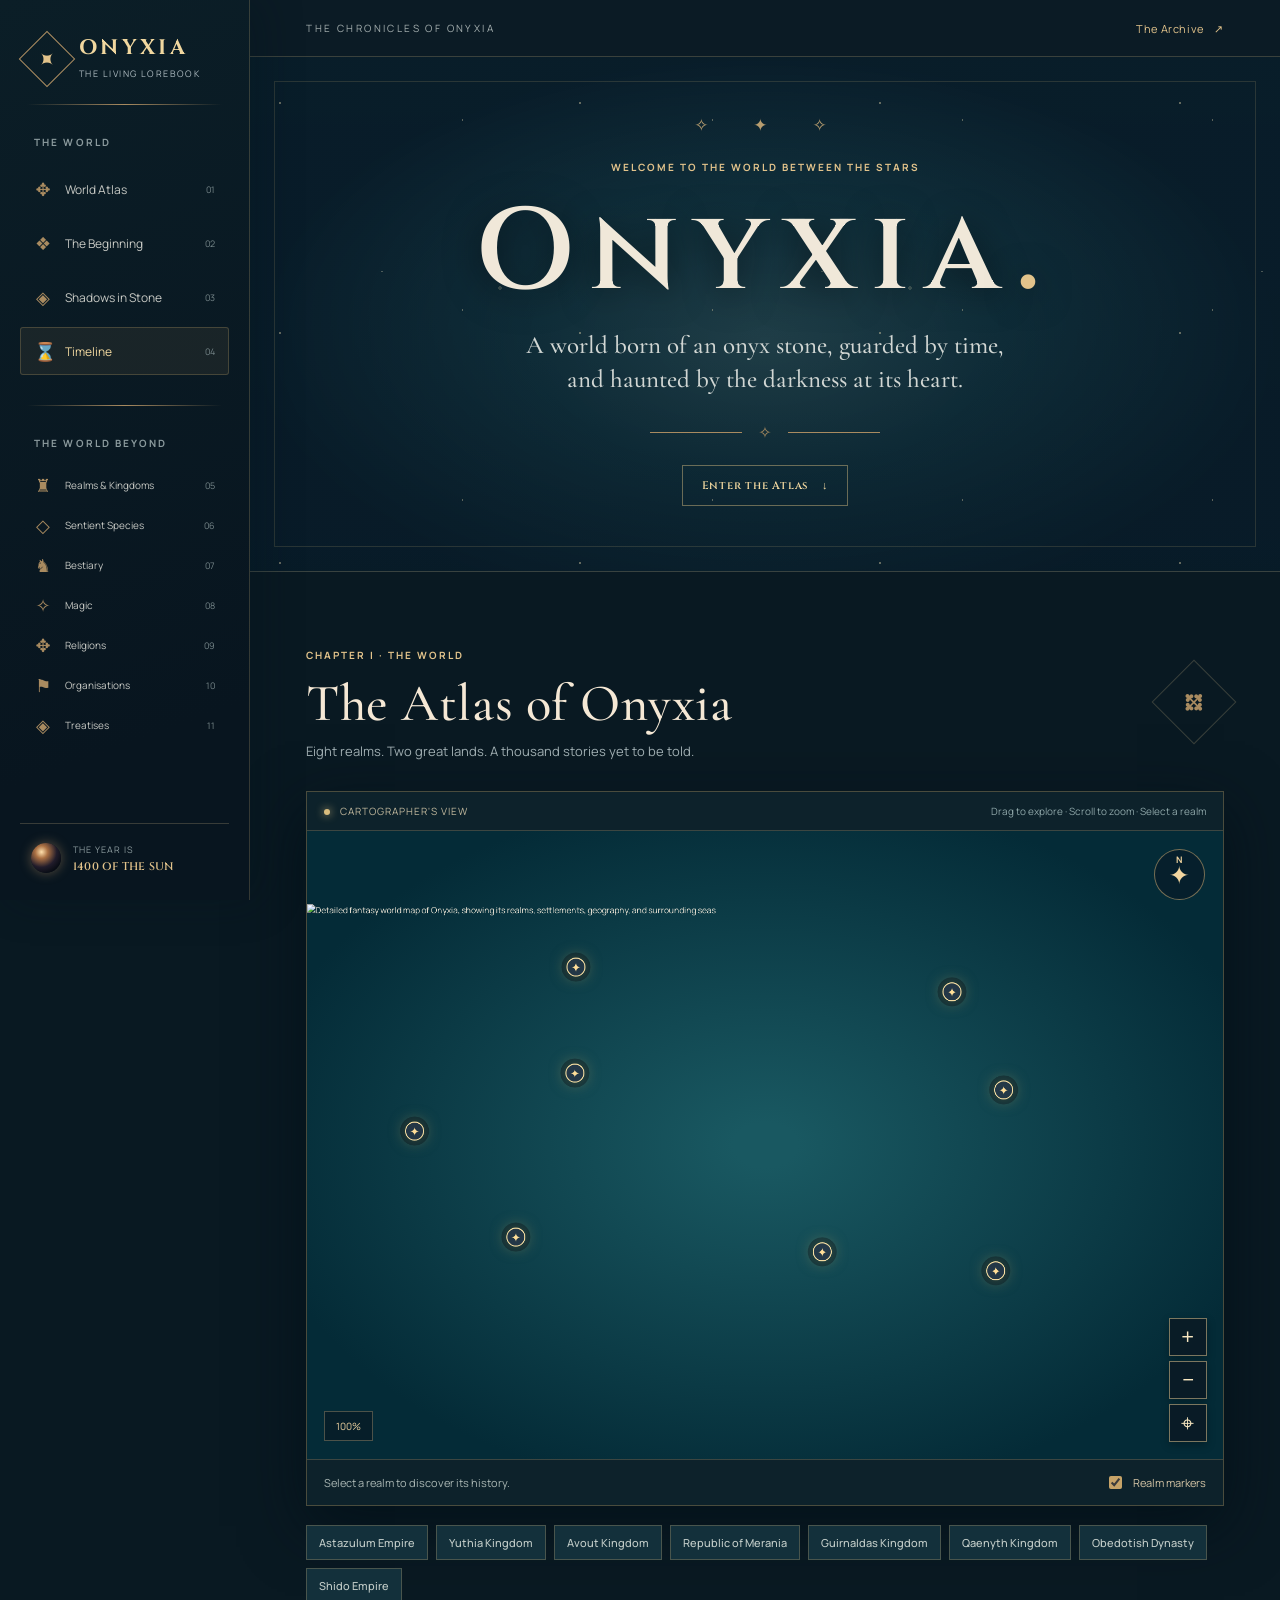
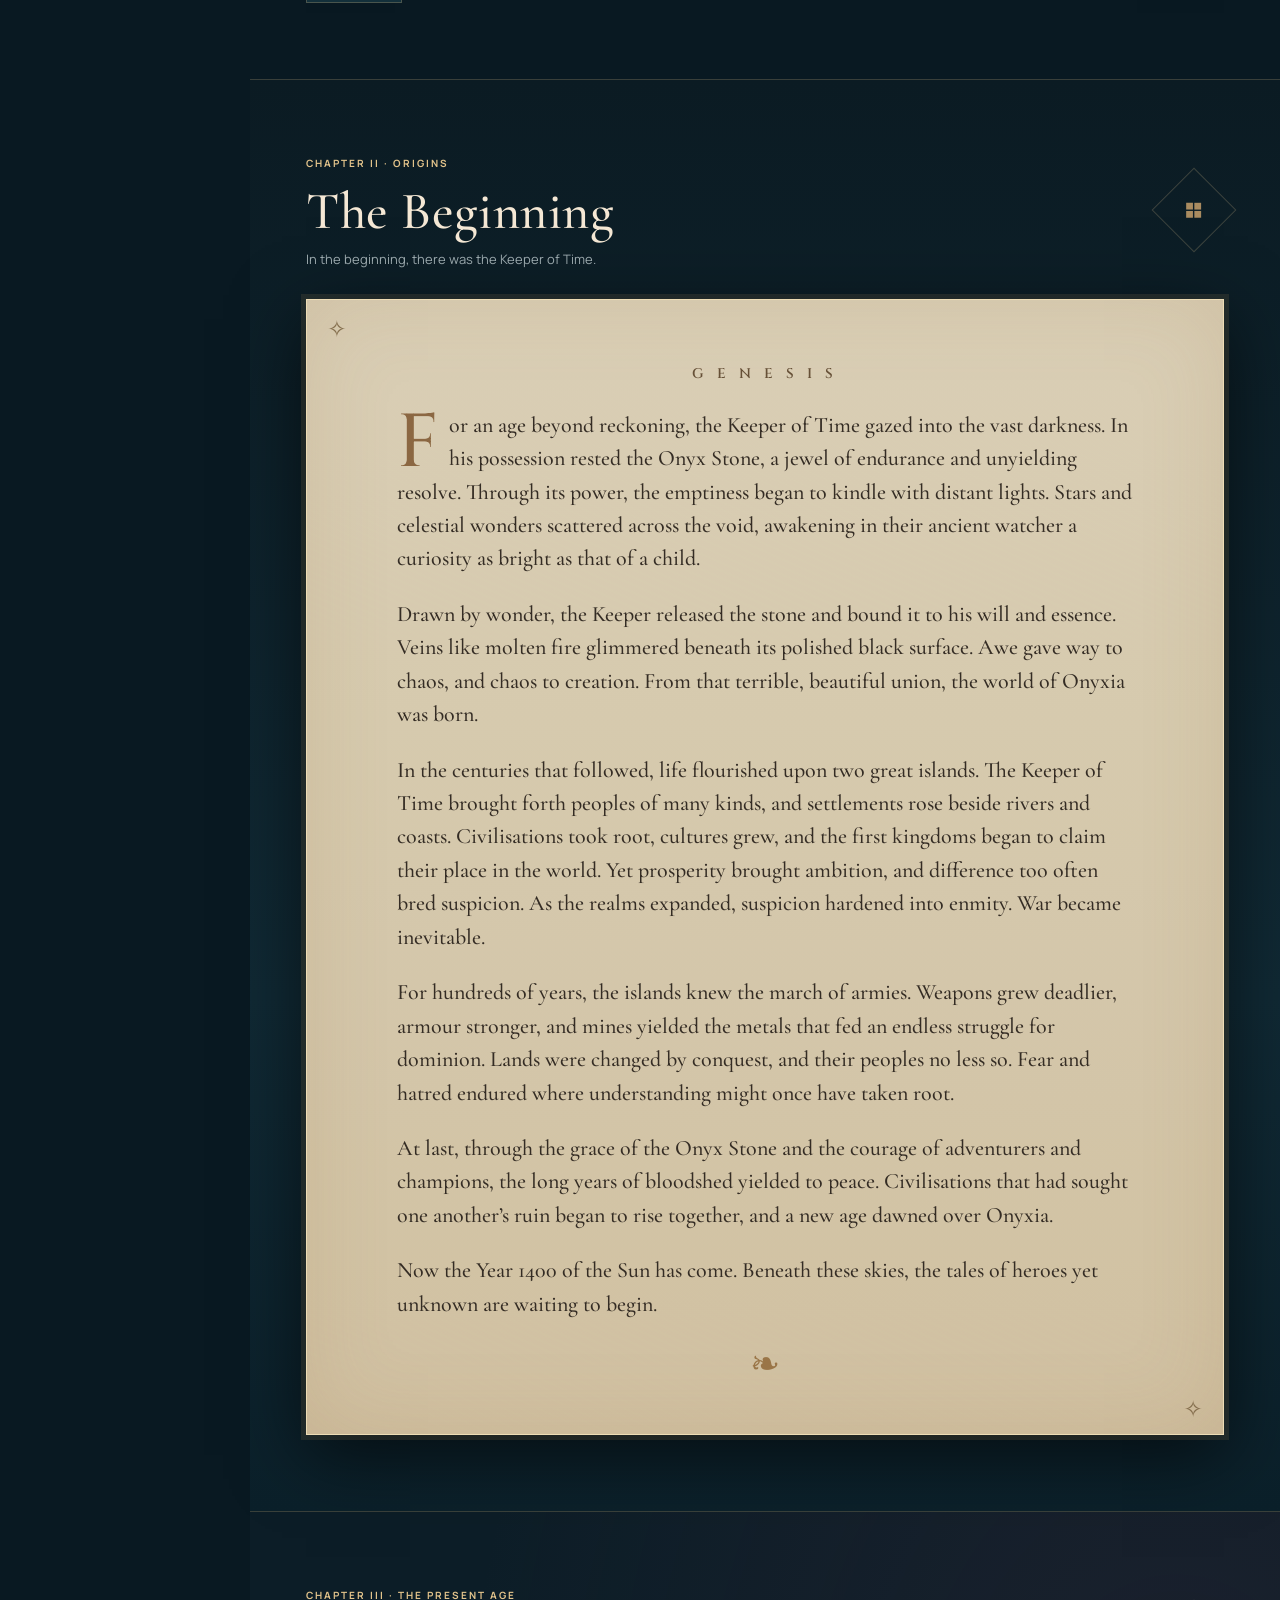
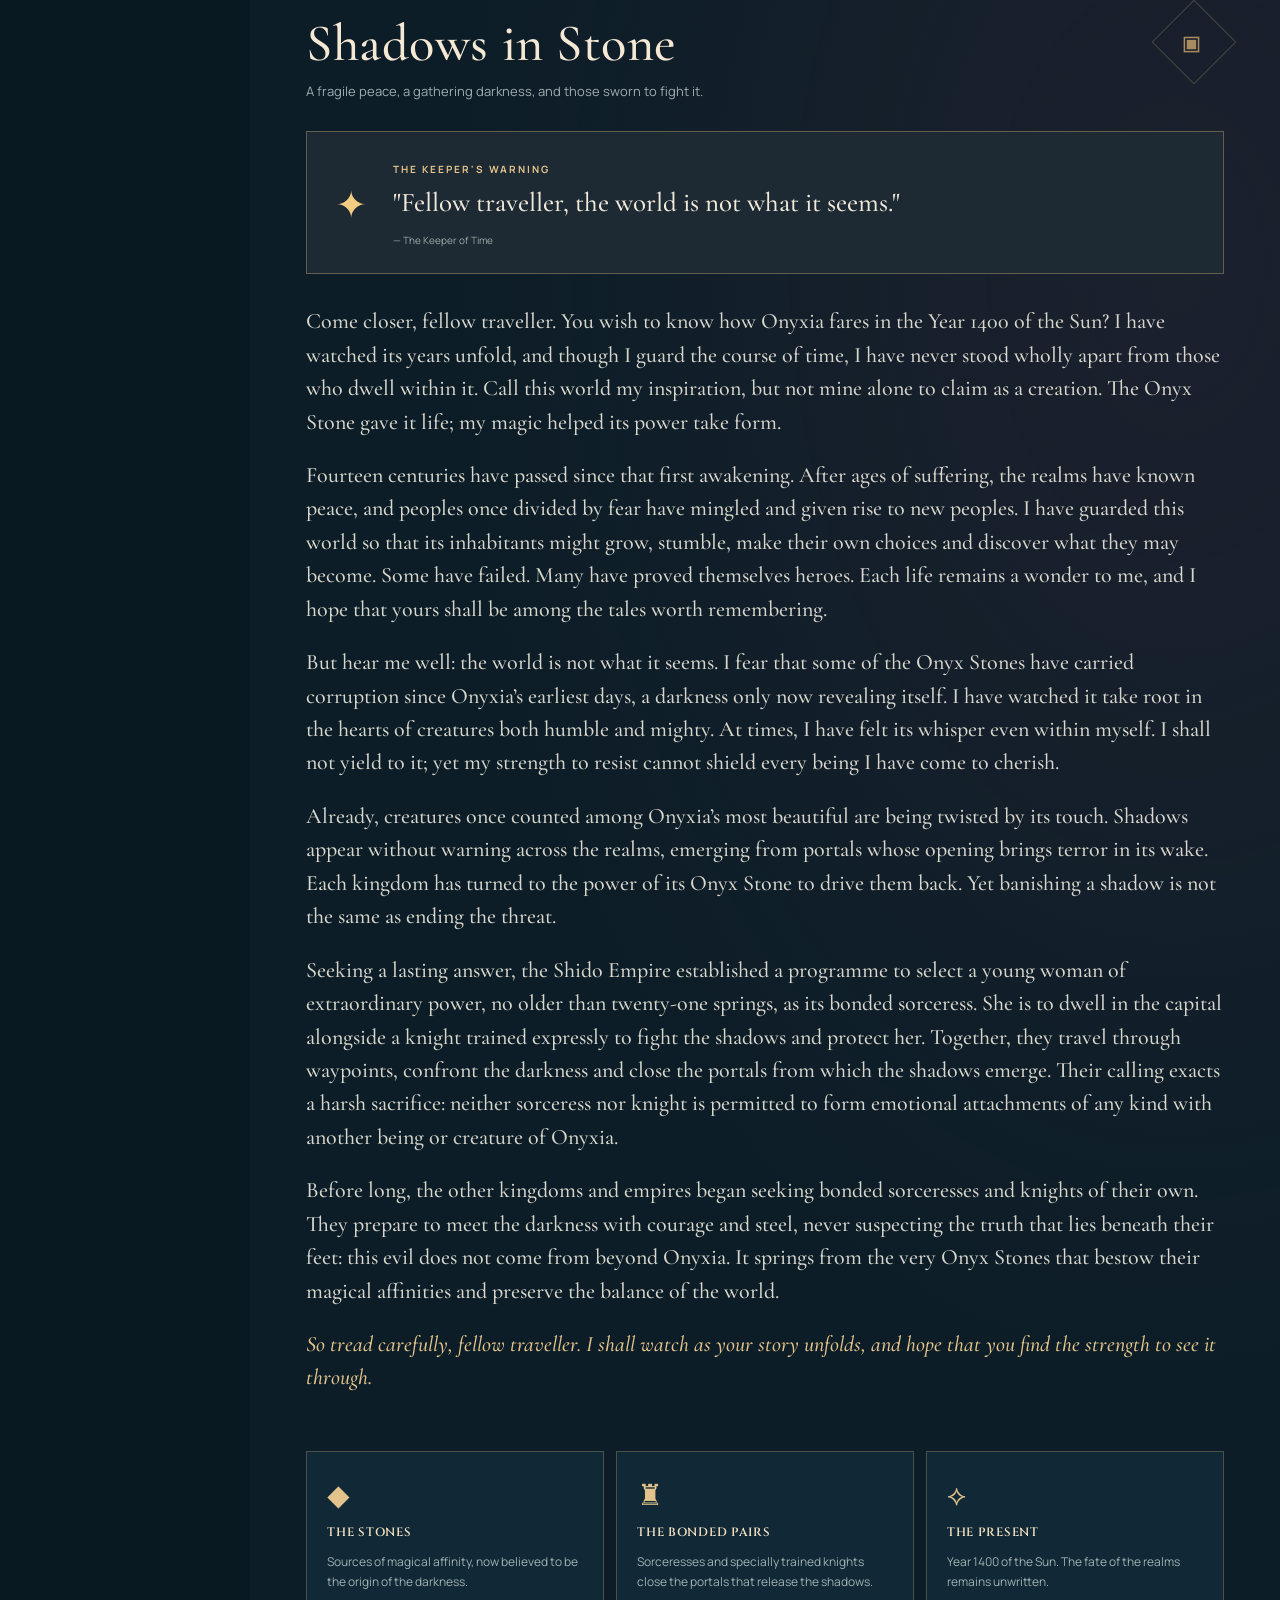
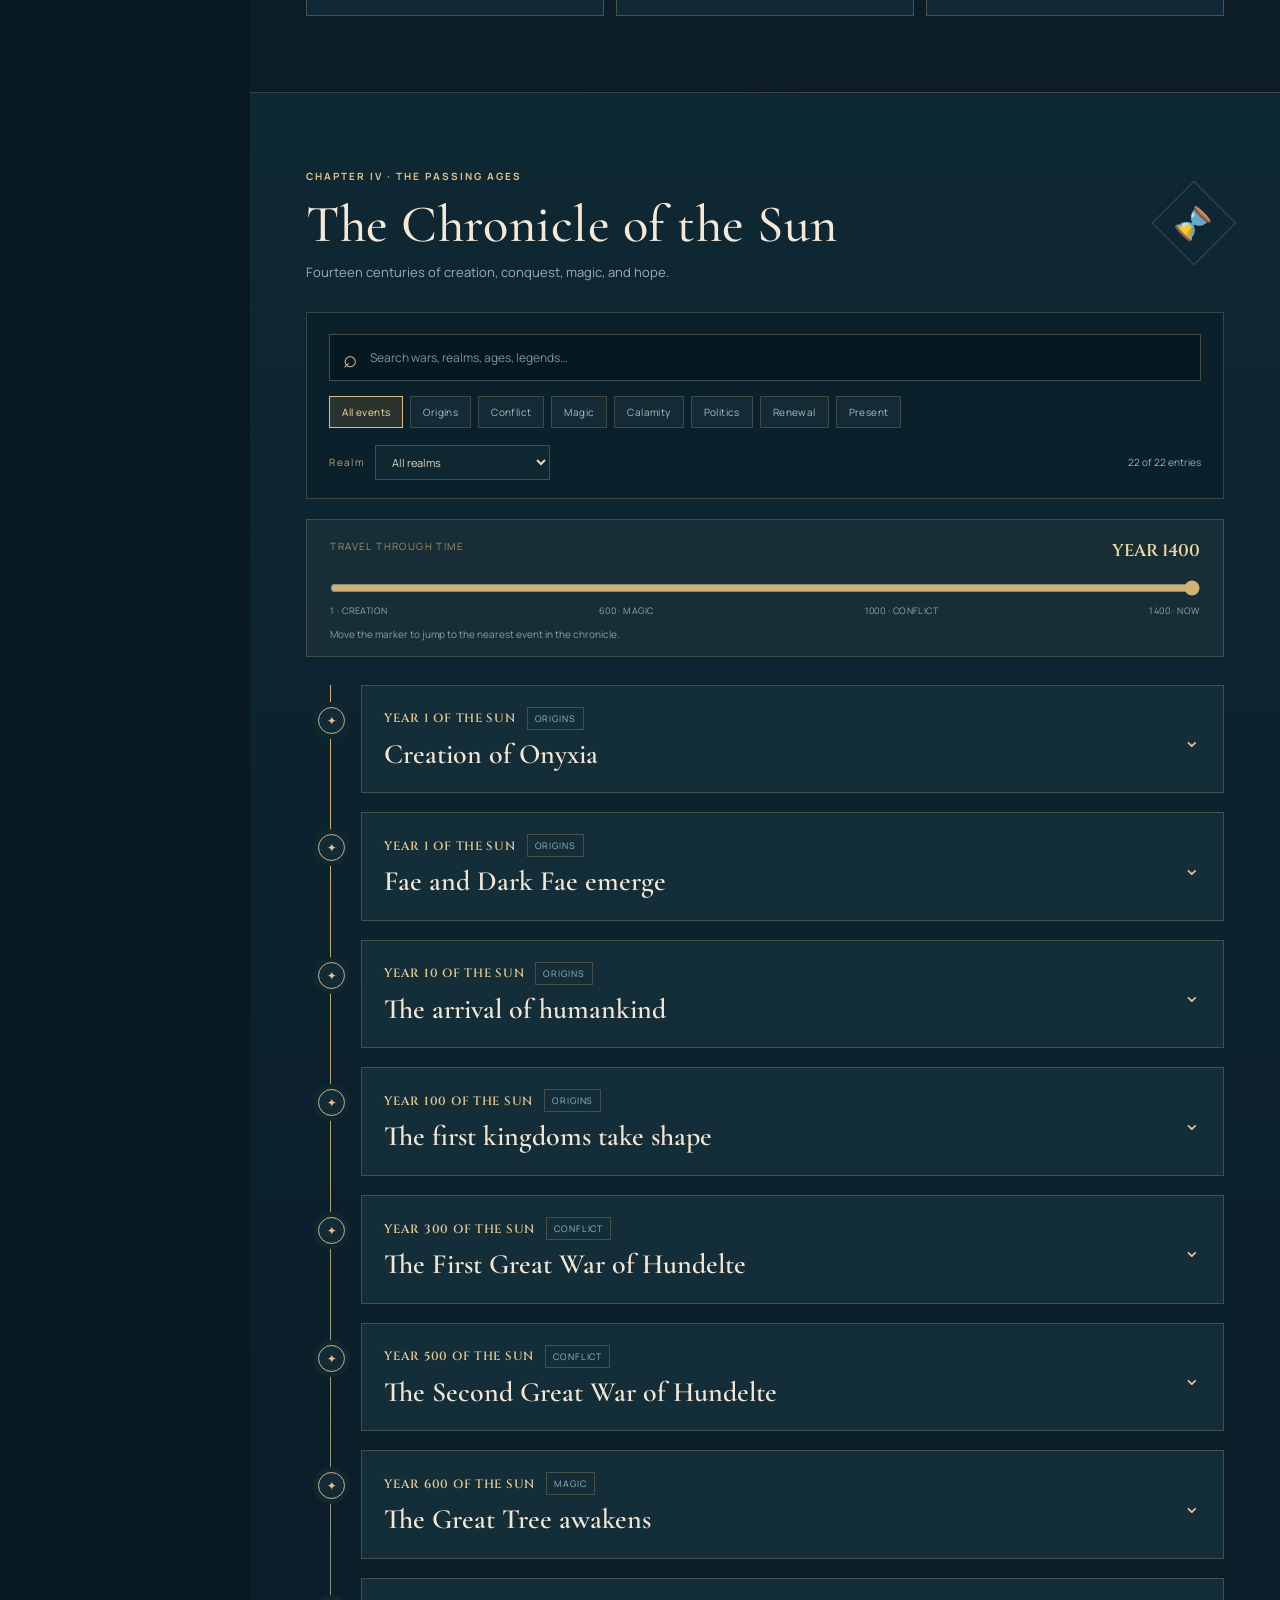
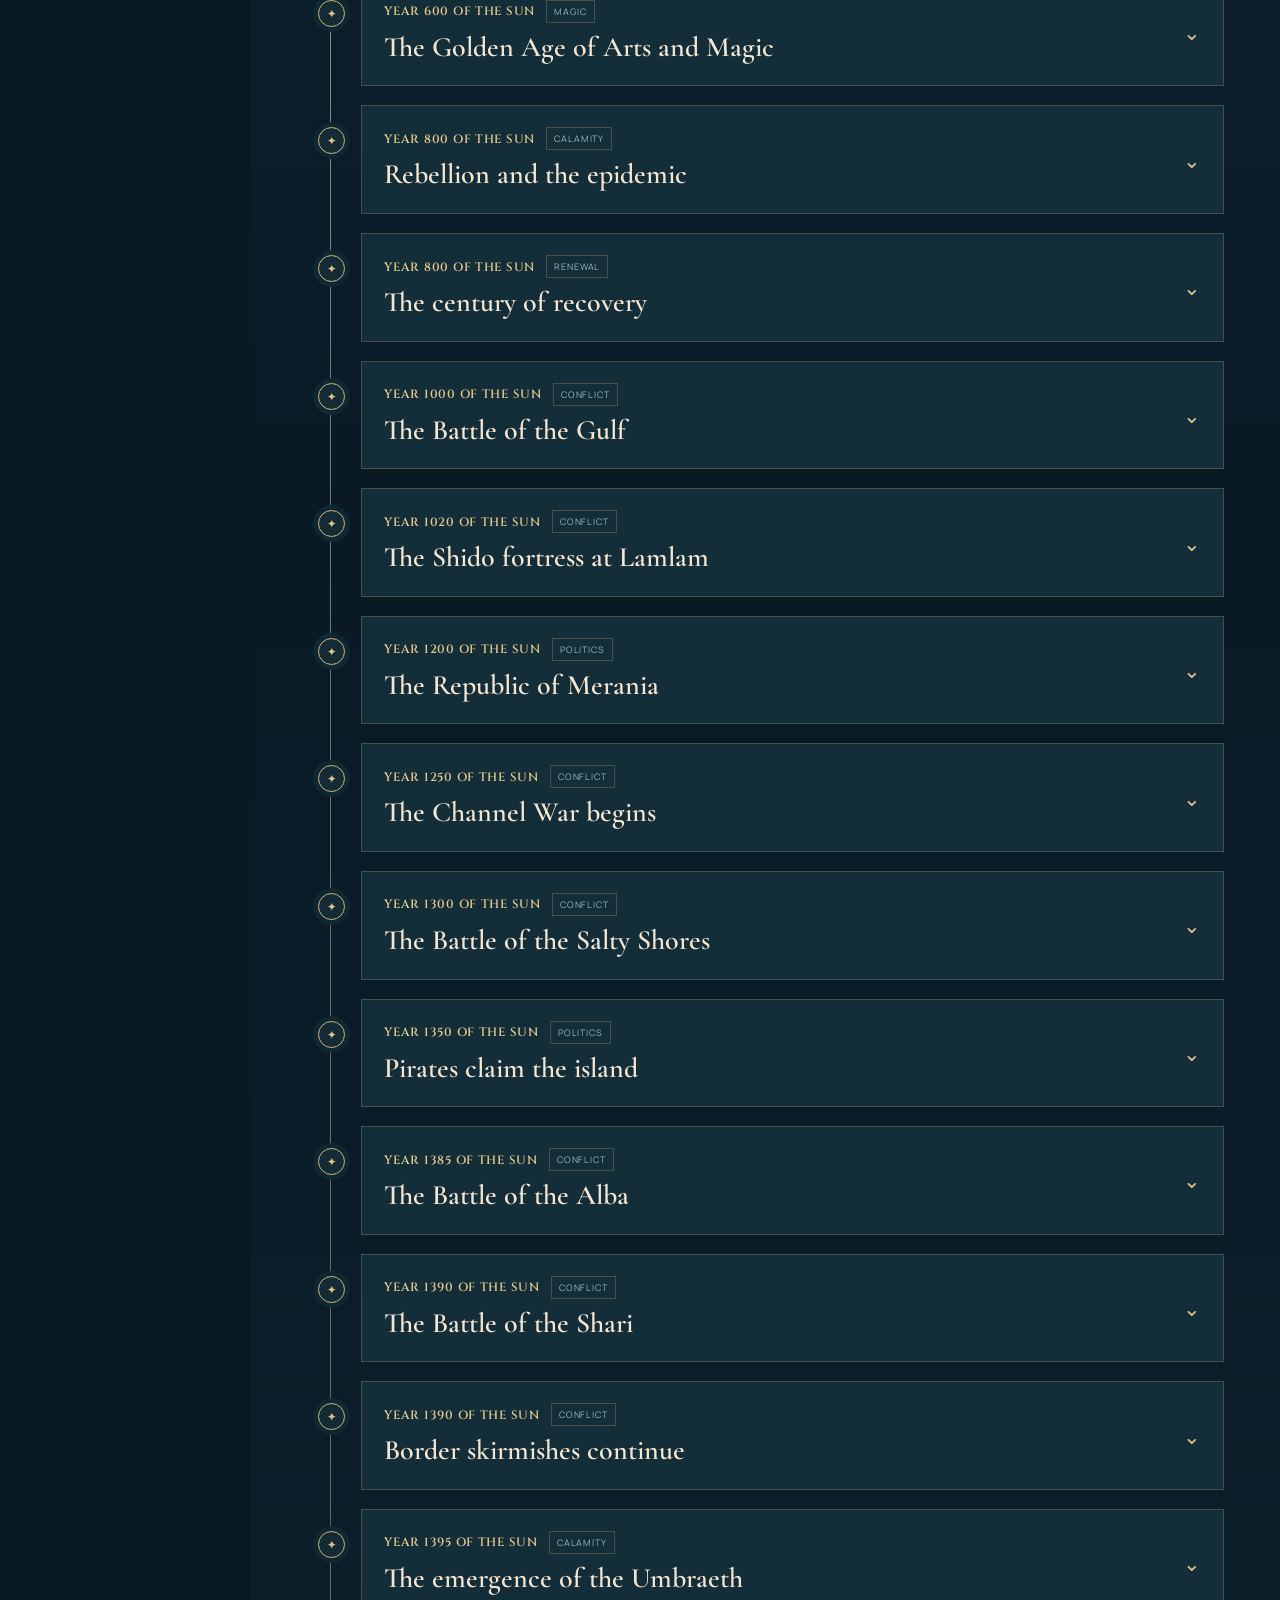
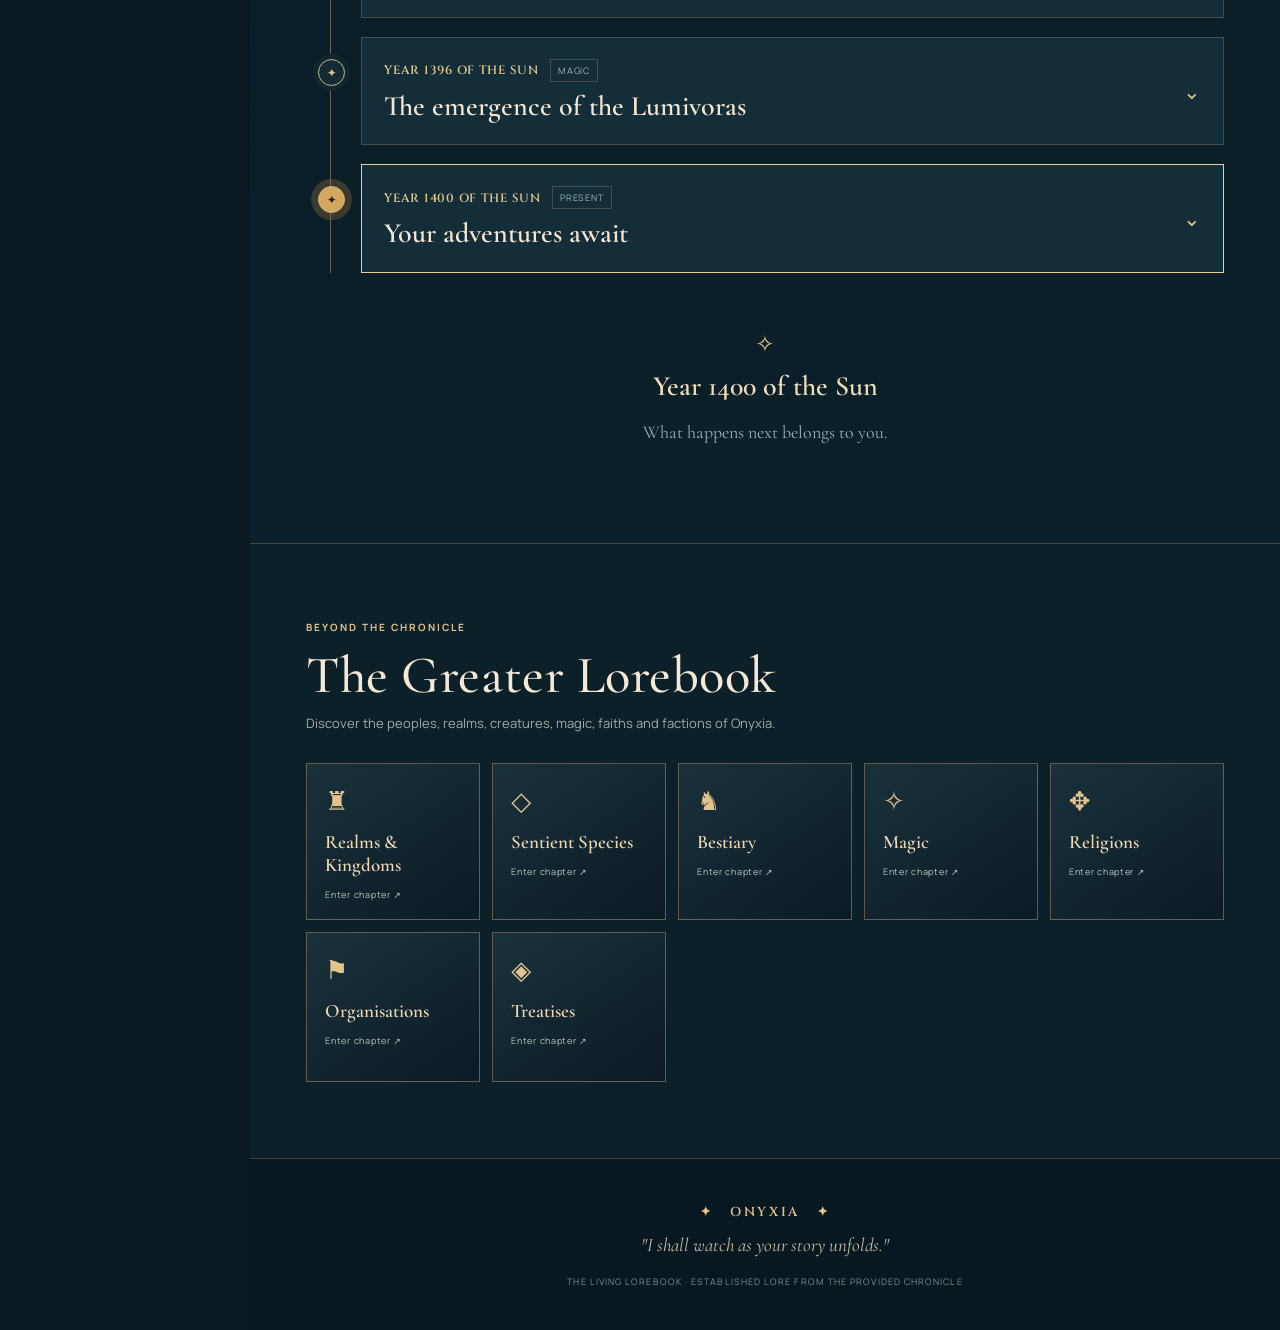
==== commit 1dacefdc: "Publish continuous Onyxia Treatises and cross-linked chapter navigation" ====
--- a/index.html
+++ b/index.html
@@ -33,7 +33,7 @@
 <a href="magic.html" class="nav-link " data-nav="magic"><span class="nav-icon">✧</span><span>Magic</span><span class="nav-index">08</span></a>
 <a href="religions.html" class="nav-link " data-nav="religions"><span class="nav-icon">✥</span><span>Religions</span><span class="nav-index">09</span></a>
 <a href="organisations.html" class="nav-link " data-nav="organisations"><span class="nav-icon">⚑</span><span>Organisations</span><span class="nav-index">10</span></a>
-<a href="economics.html" class="nav-link " data-nav="economics"><span class="nav-icon">◈</span><span>Economics</span><span class="nav-index">11</span></a></nav>
+<a href="treatises.html" class="nav-link " data-nav="economics"><span class="nav-icon">◈</span><span>Treatises</span><span class="nav-index">11</span></a></nav>
       <div class="sidebar-bottom"><span class="orb" aria-hidden="true"></span><div>THE YEAR IS<br/><strong>1400 OF THE SUN</strong></div></div>
     </aside>
 
@@ -88,7 +88,7 @@
         <div class="timeline-empty" id="timelineEmpty" hidden>No entries match these filters. Try another era, realm, or search.</div>
         <div class="timeline-end"><span>✧</span><h3>Year 1400 of the Sun</h3><p>What happens next belongs to you.</p></div>
       </section>
-<section class="content-section lore-directory-section"><div class="section-heading"><div><span class="section-kicker">BEYOND THE CHRONICLE</span><h2>The Greater Lorebook</h2><p>Discover the peoples, realms, creatures, magic, faiths and factions of Onyxia.</p></div></div><div class="chapter-teaser-grid"><a class="chapter-teaser" href="realms.html"><span>♜</span><strong>Realms &amp; Kingdoms</strong><small>Enter chapter ↗</small></a><a class="chapter-teaser" href="species.html"><span>◇</span><strong>Sentient Species</strong><small>Enter chapter ↗</small></a><a class="chapter-teaser" href="bestiary.html"><span>♞</span><strong>Bestiary</strong><small>Enter chapter ↗</small></a><a class="chapter-teaser" href="magic.html"><span>✧</span><strong>Magic</strong><small>Enter chapter ↗</small></a><a class="chapter-teaser" href="religions.html"><span>✥</span><strong>Religions</strong><small>Enter chapter ↗</small></a><a class="chapter-teaser" href="organisations.html"><span>⚑</span><strong>Organisations</strong><small>Enter chapter ↗</small></a><a class="chapter-teaser" href="economics.html"><span>◈</span><strong>Economics</strong><small>Enter chapter ↗</small></a></div></section>
+<section class="content-section lore-directory-section"><div class="section-heading"><div><span class="section-kicker">BEYOND THE CHRONICLE</span><h2>The Greater Lorebook</h2><p>Discover the peoples, realms, creatures, magic, faiths and factions of Onyxia.</p></div></div><div class="chapter-teaser-grid"><a class="chapter-teaser" href="realms.html"><span>♜</span><strong>Realms &amp; Kingdoms</strong><small>Enter chapter ↗</small></a><a class="chapter-teaser" href="species.html"><span>◇</span><strong>Sentient Species</strong><small>Enter chapter ↗</small></a><a class="chapter-teaser" href="bestiary.html"><span>♞</span><strong>Bestiary</strong><small>Enter chapter ↗</small></a><a class="chapter-teaser" href="magic.html"><span>✧</span><strong>Magic</strong><small>Enter chapter ↗</small></a><a class="chapter-teaser" href="religions.html"><span>✥</span><strong>Religions</strong><small>Enter chapter ↗</small></a><a class="chapter-teaser" href="organisations.html"><span>⚑</span><strong>Organisations</strong><small>Enter chapter ↗</small></a><a class="chapter-teaser" href="treatises.html"><span>◈</span><strong>Treatises</strong><small>Enter chapter ↗</small></a></div></section>
       <footer class="footer"><span>✦ &nbsp; ONYXIA &nbsp; ✦</span><p>"I shall watch as your story unfolds."</p><small>THE LIVING LOREBOOK · ESTABLISHED LORE FROM THE PROVIDED CHRONICLE</small></footer>
     </main>
   </div>
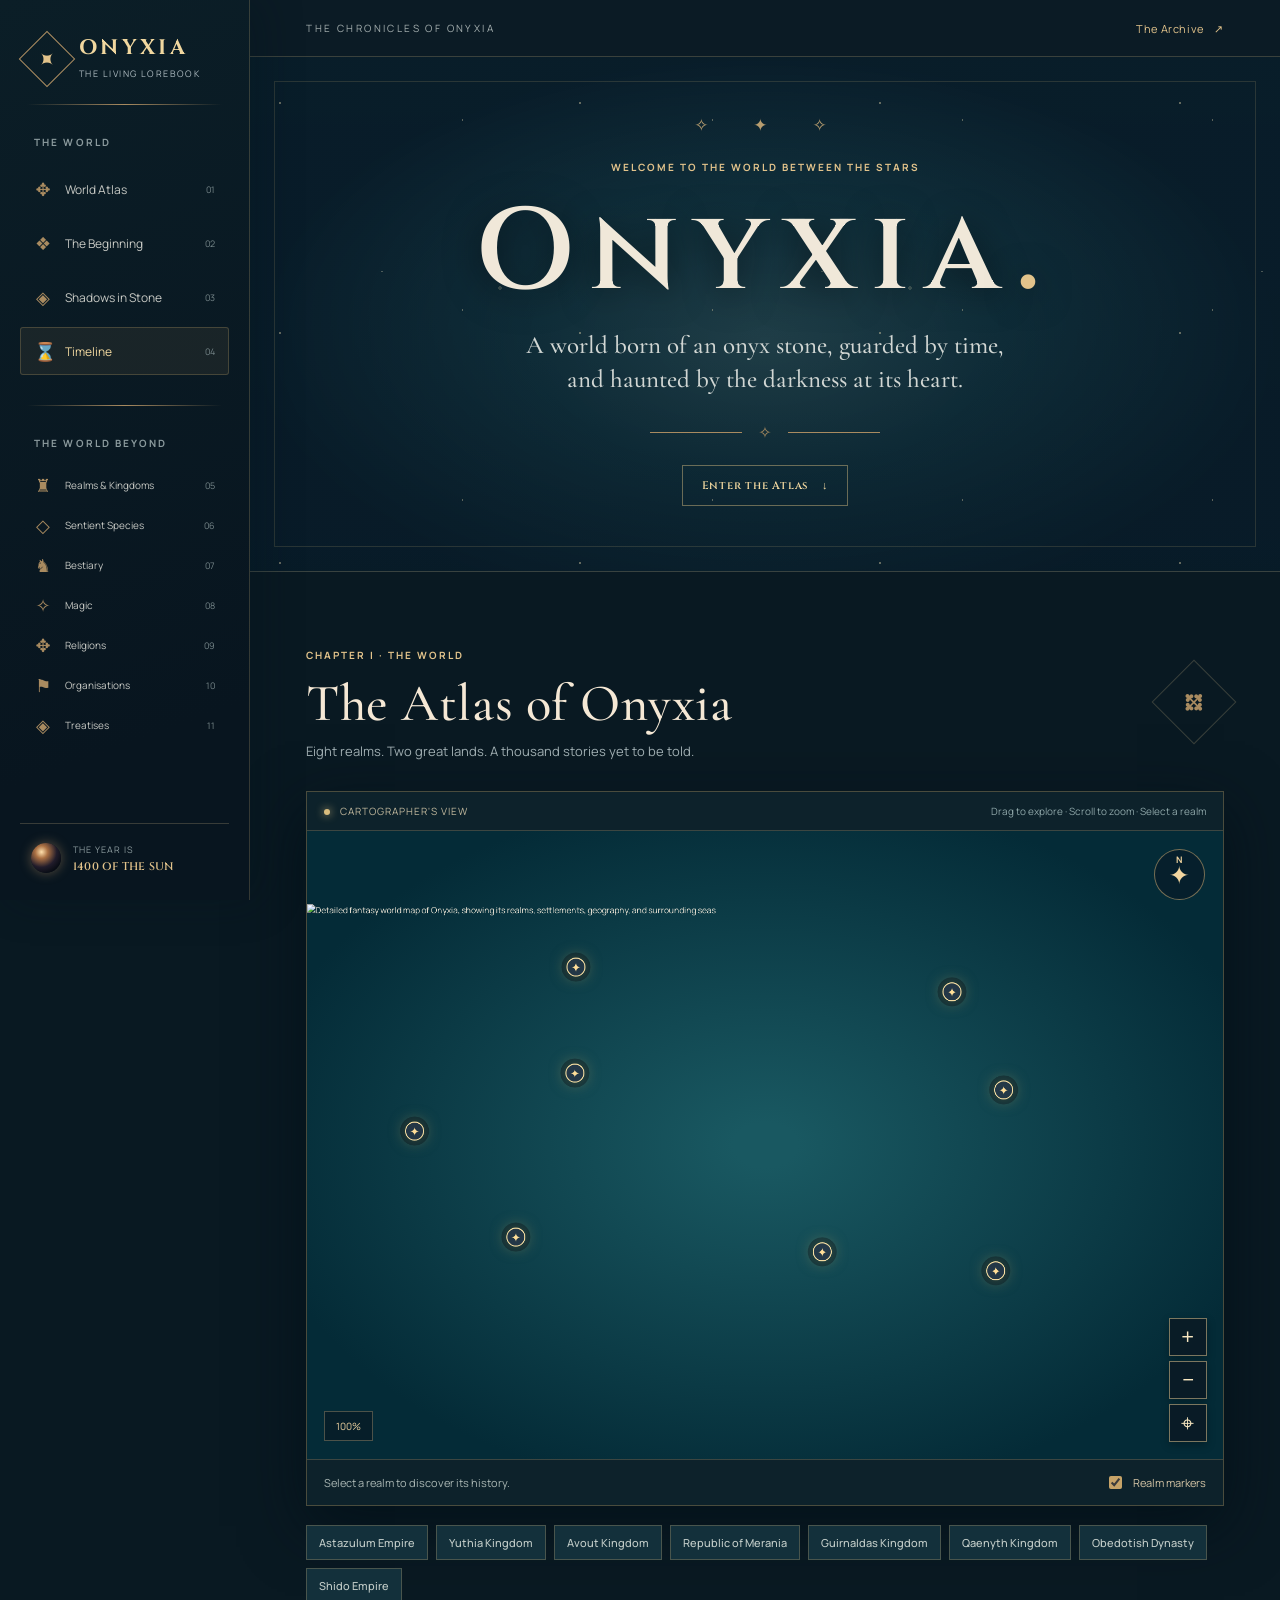
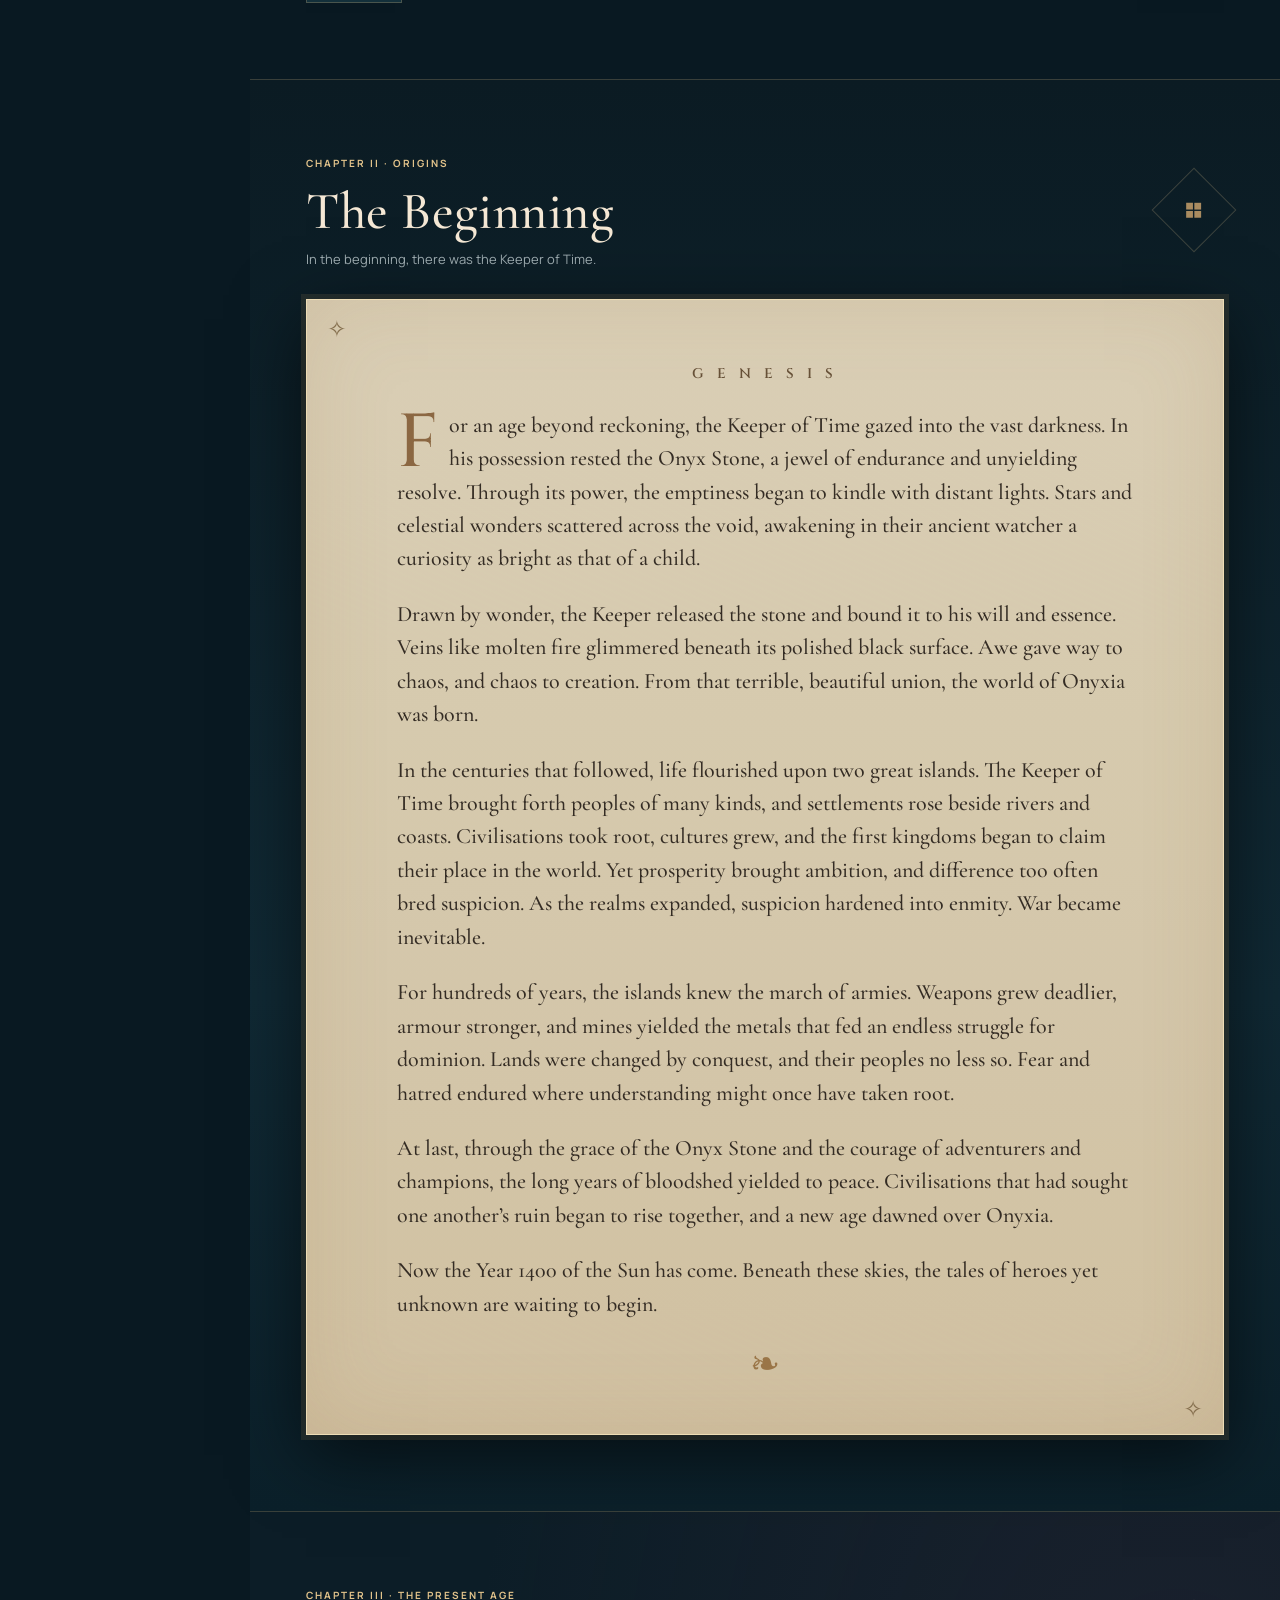
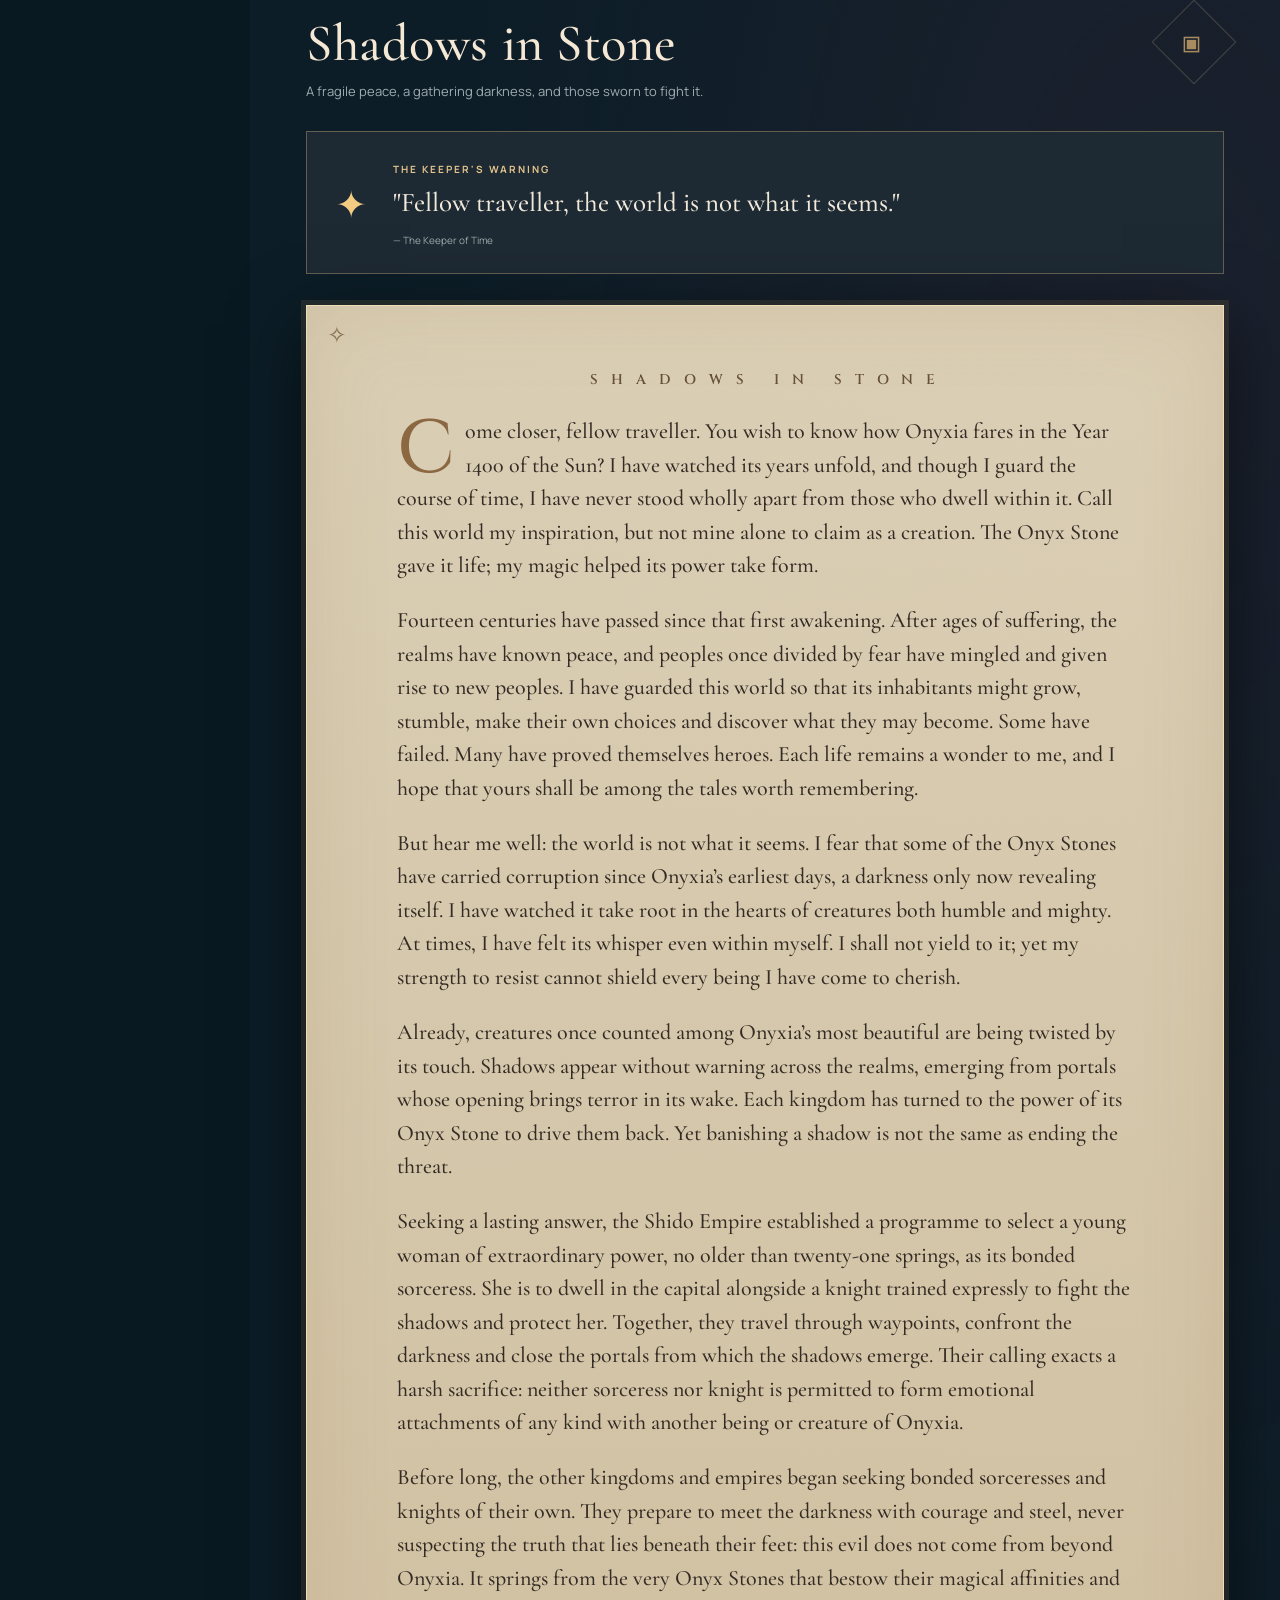
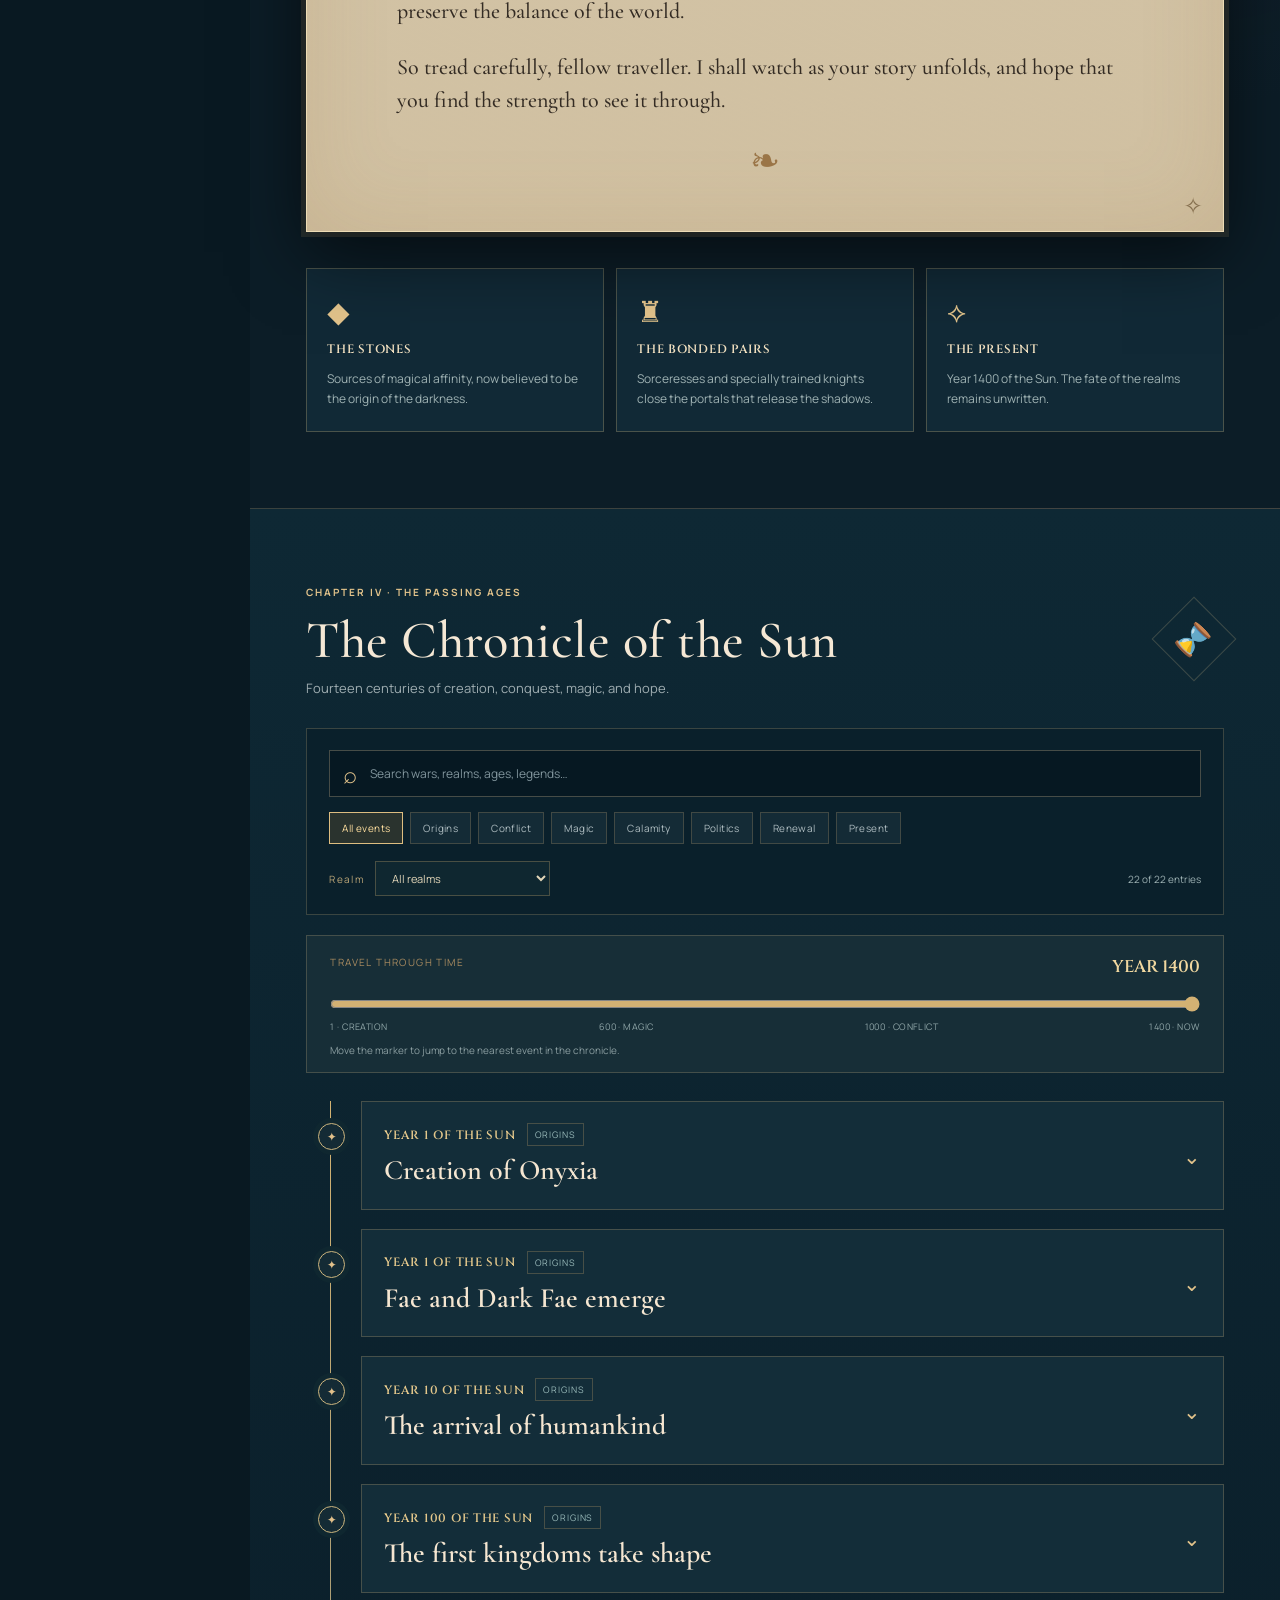
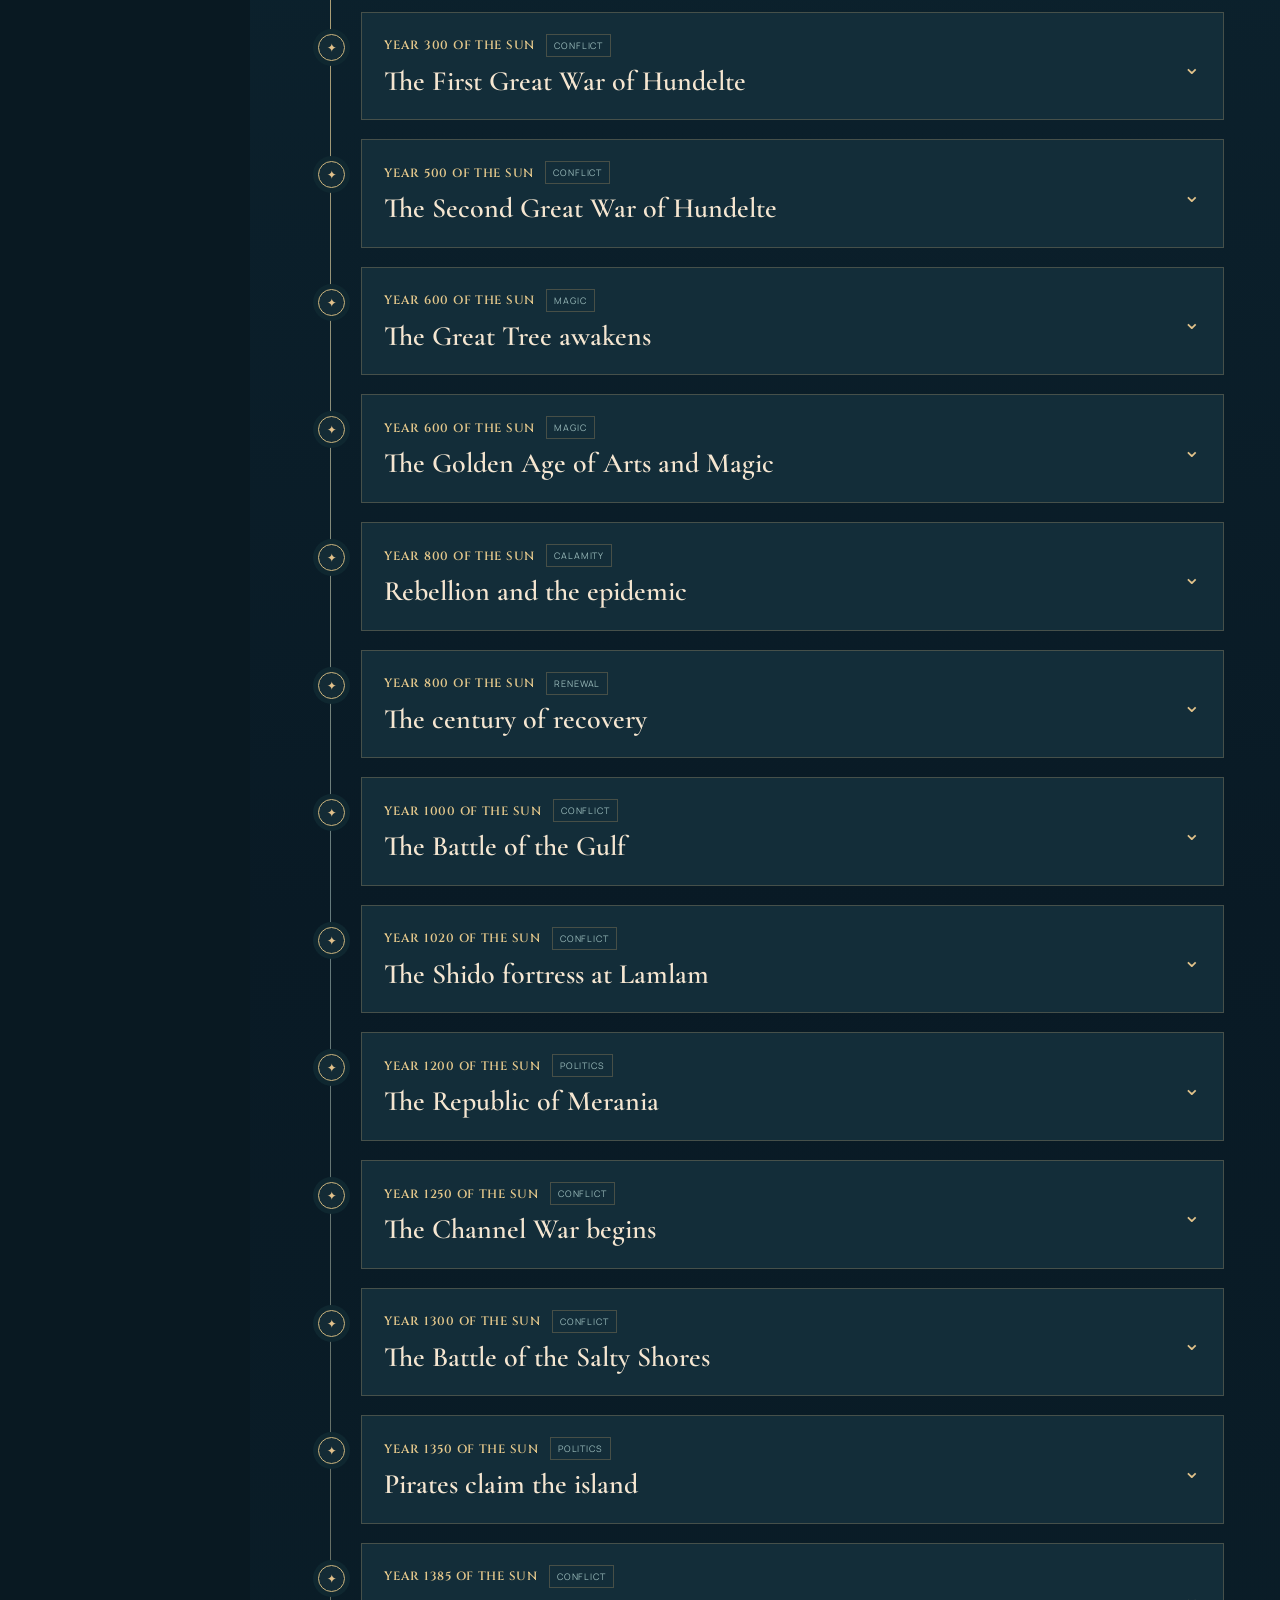
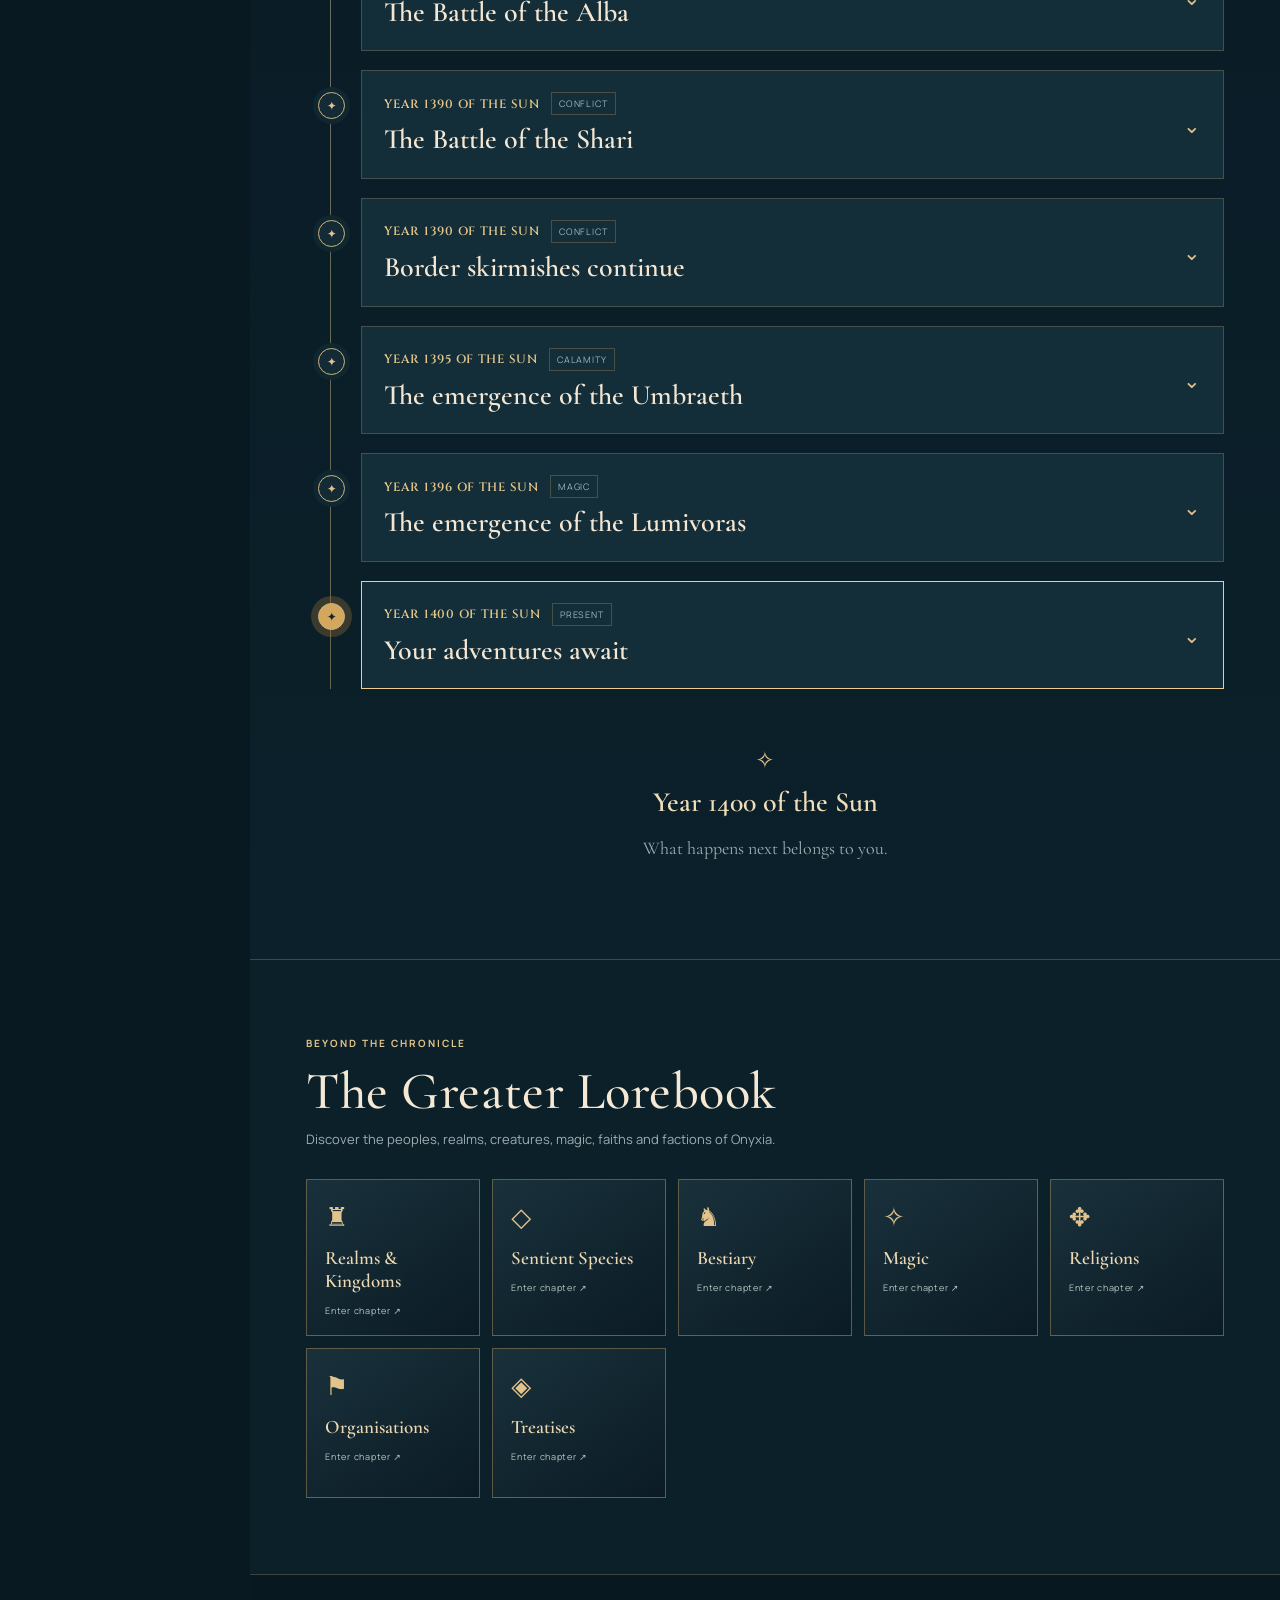
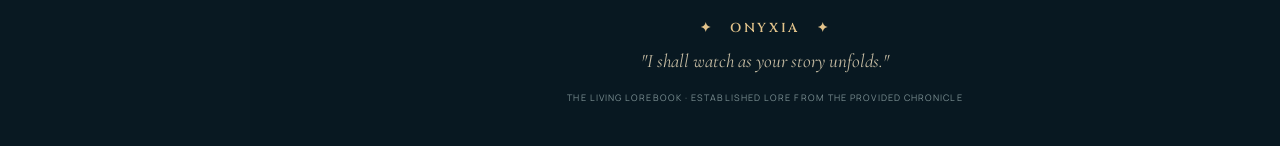
==== commit 779a1930: "Set Shadows in Stone in matching illuminated parchment" ====
--- a/index.html
+++ b/index.html
@@ -76,7 +76,7 @@
       <section id="current-plot" class="content-section plot-section">
         <div class="section-heading"><div><span class="section-kicker">CHAPTER III · THE PRESENT AGE</span><h2>Shadows in Stone</h2><p>A fragile peace, a gathering darkness, and those sworn to fight it.</p></div><div class="section-seal" aria-hidden="true">◈</div></div>
         <div class="plot-feature"><div class="plot-feature-mark">✦</div><div><span class="mini-label">THE KEEPER'S WARNING</span><p>"Fellow traveller, the world is not what it seems."</p><small>— The Keeper of Time</small></div></div>
-        <div class="plot-copy" id="plotText"></div>
+        <div class="story-paper plot-story-paper"><span class="paper-corner paper-corner-a" aria-hidden="true">✧</span><span class="paper-corner paper-corner-b" aria-hidden="true">✧</span><div class="story-heading">S H A D O W S &nbsp; I N &nbsp; S T O N E</div><div class="story-prose" id="plotText"></div><div class="story-flourish" aria-hidden="true">❧</div></div>
         <div class="plot-facts"><div><span class="fact-symbol">◆</span><strong>THE STONES</strong><p>Sources of magical affinity, now believed to be the origin of the darkness.</p></div><div><span class="fact-symbol">♜</span><strong>THE BONDED PAIRS</strong><p>Sorceresses and specially trained knights close the portals that release the shadows.</p></div><div><span class="fact-symbol">⟡</span><strong>THE PRESENT</strong><p>Year 1400 of the Sun. The fate of the realms remains unwritten.</p></div></div>
       </section>
 
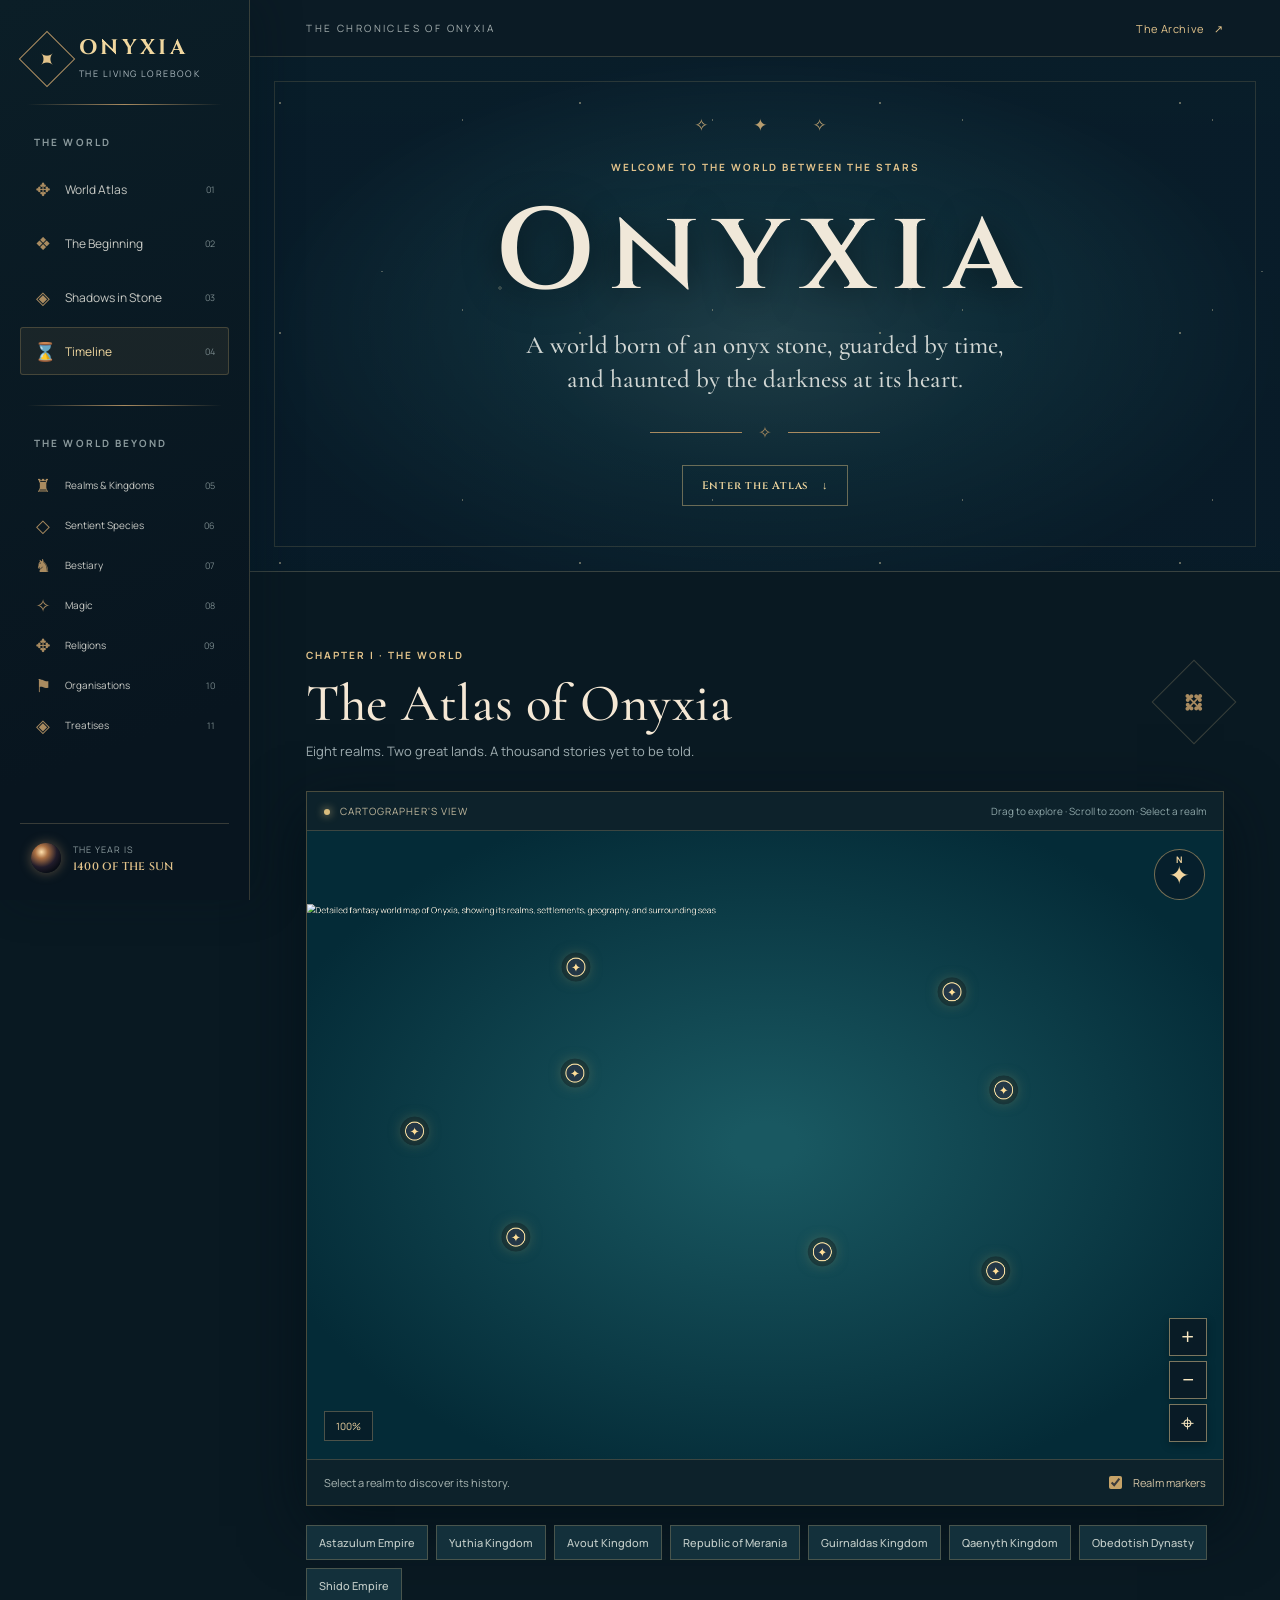
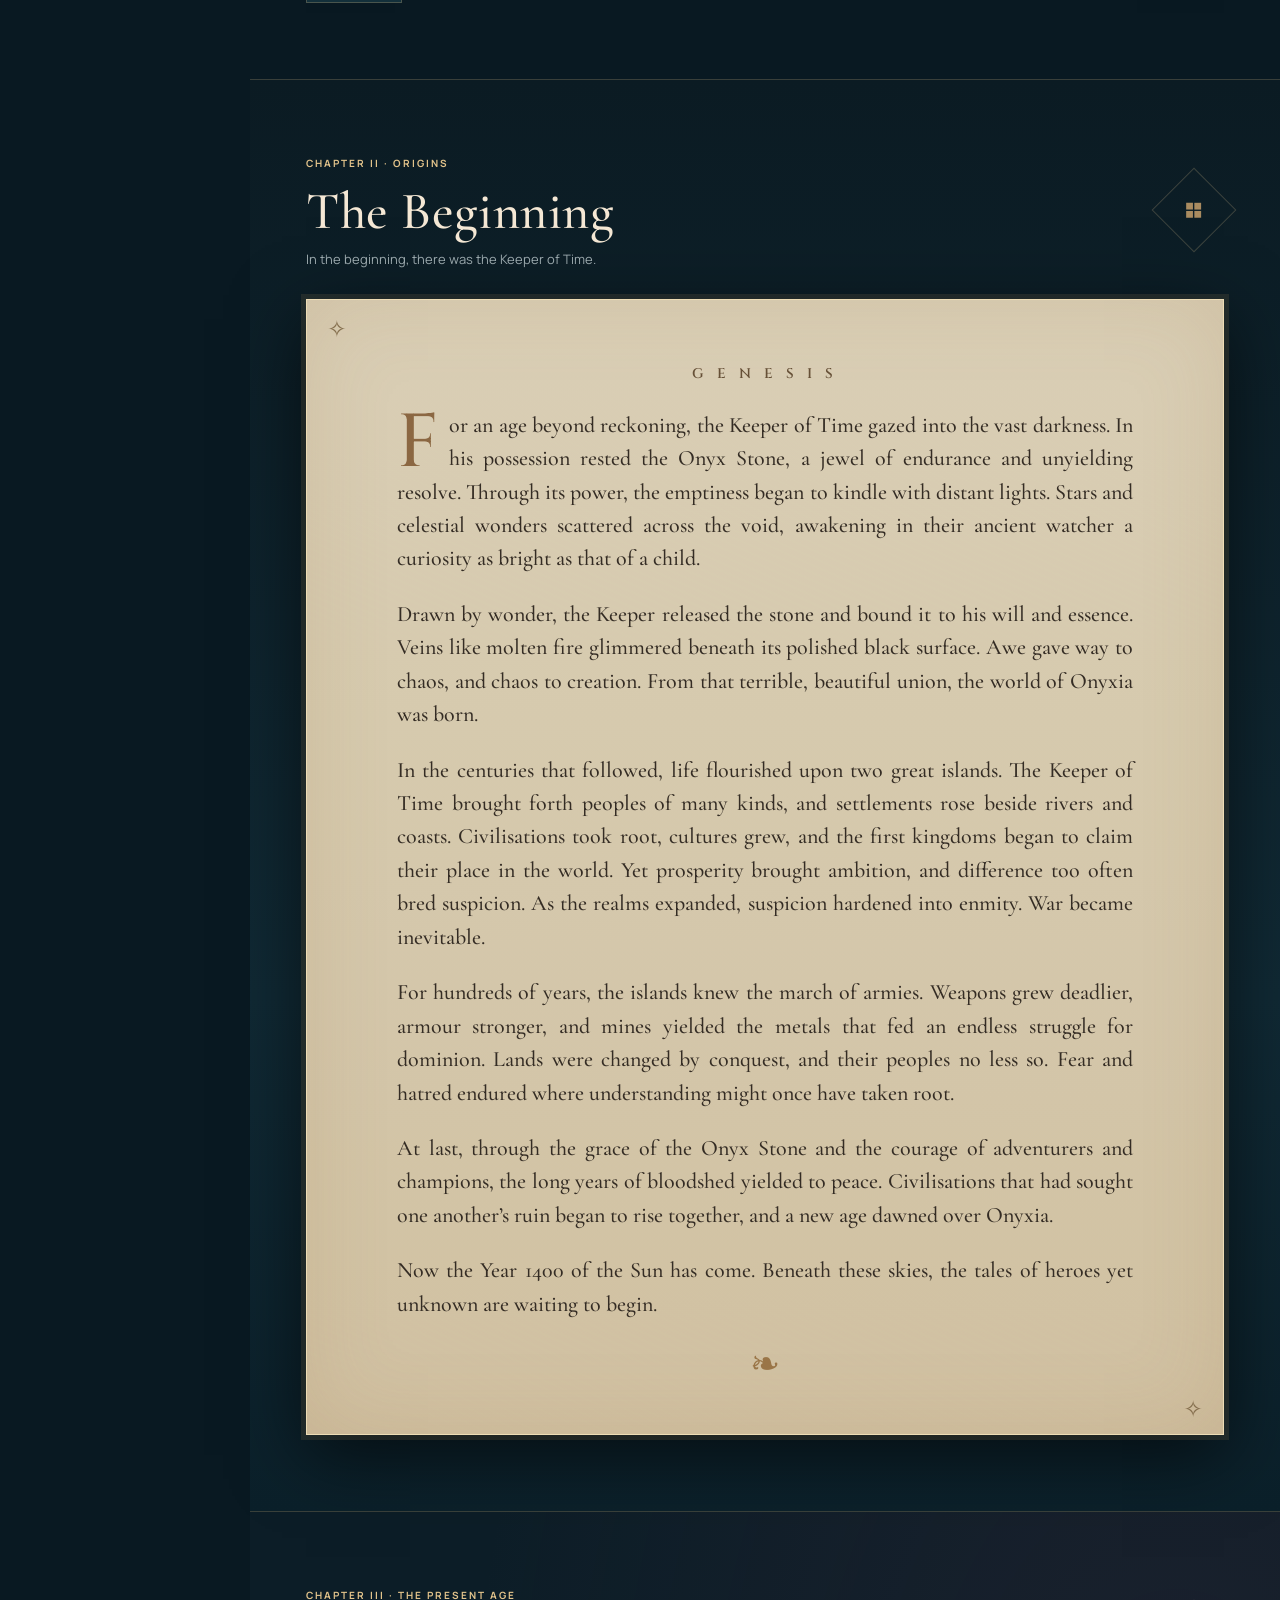
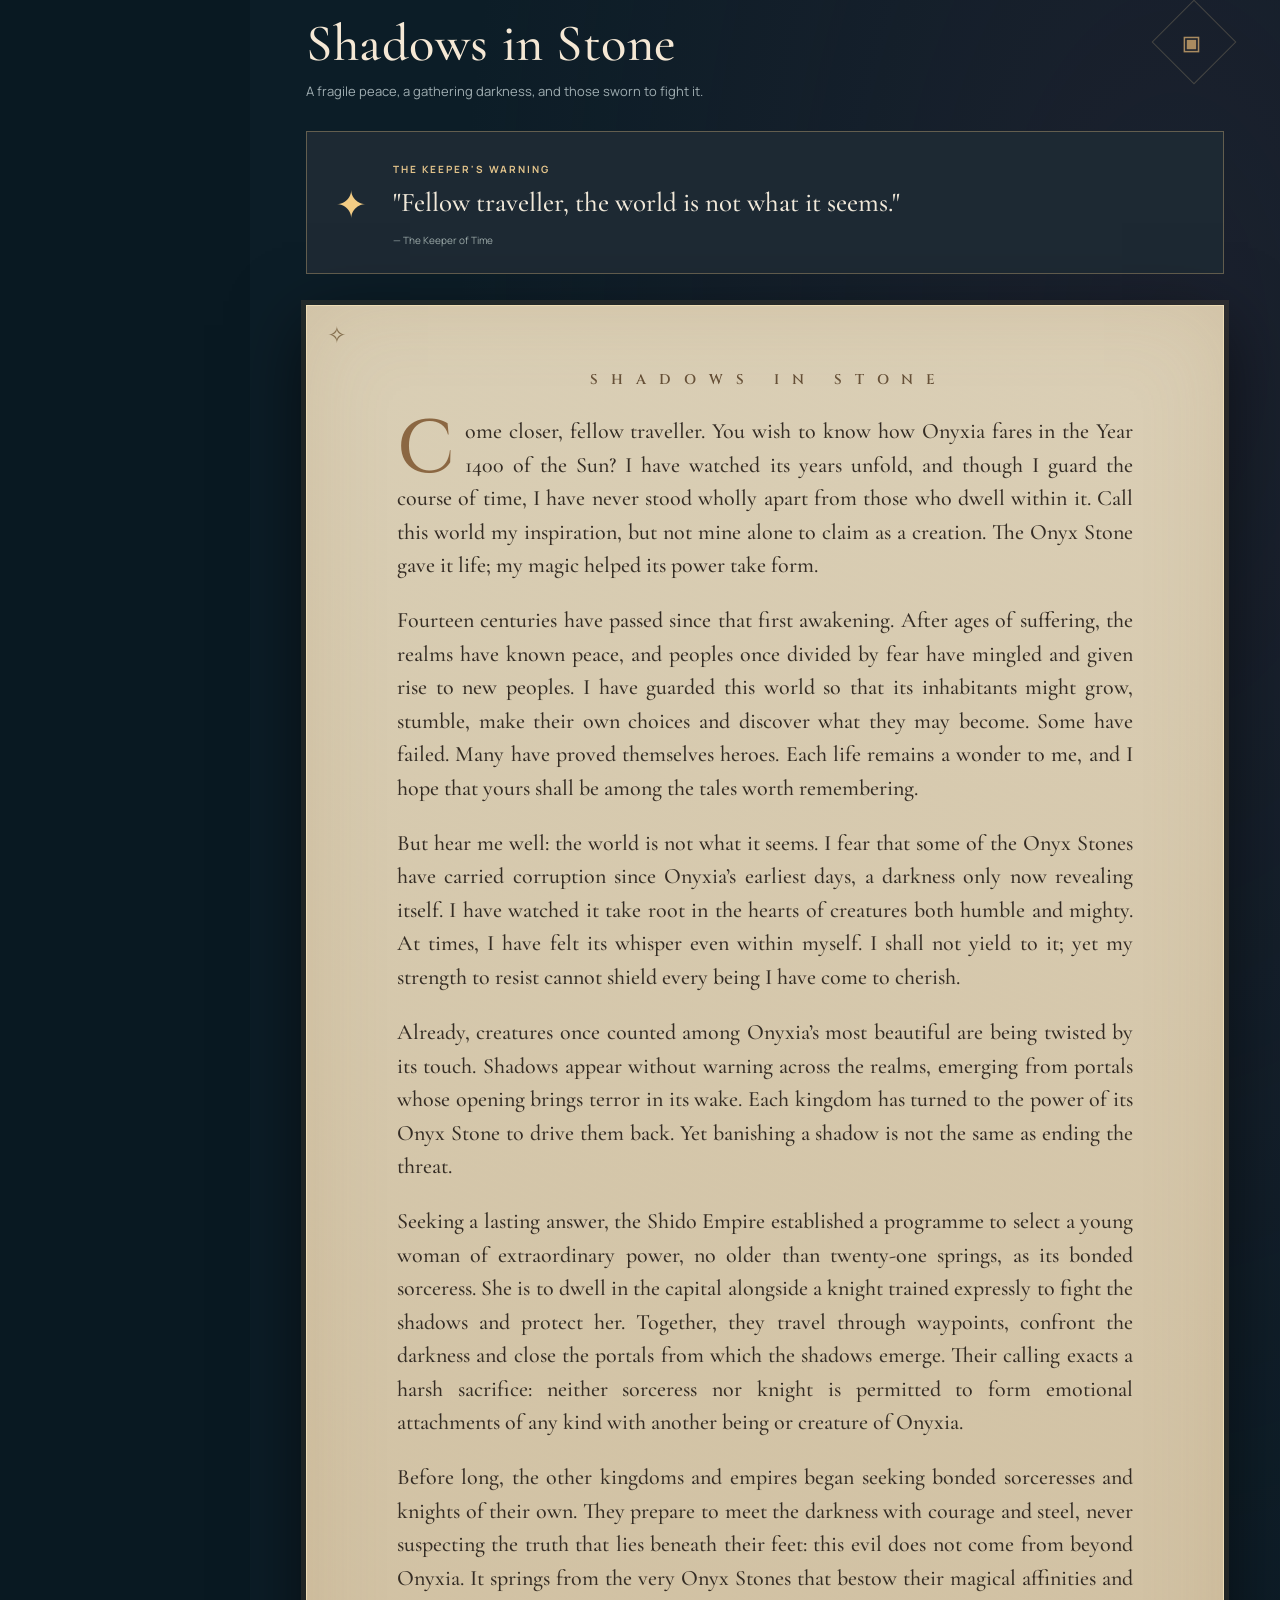
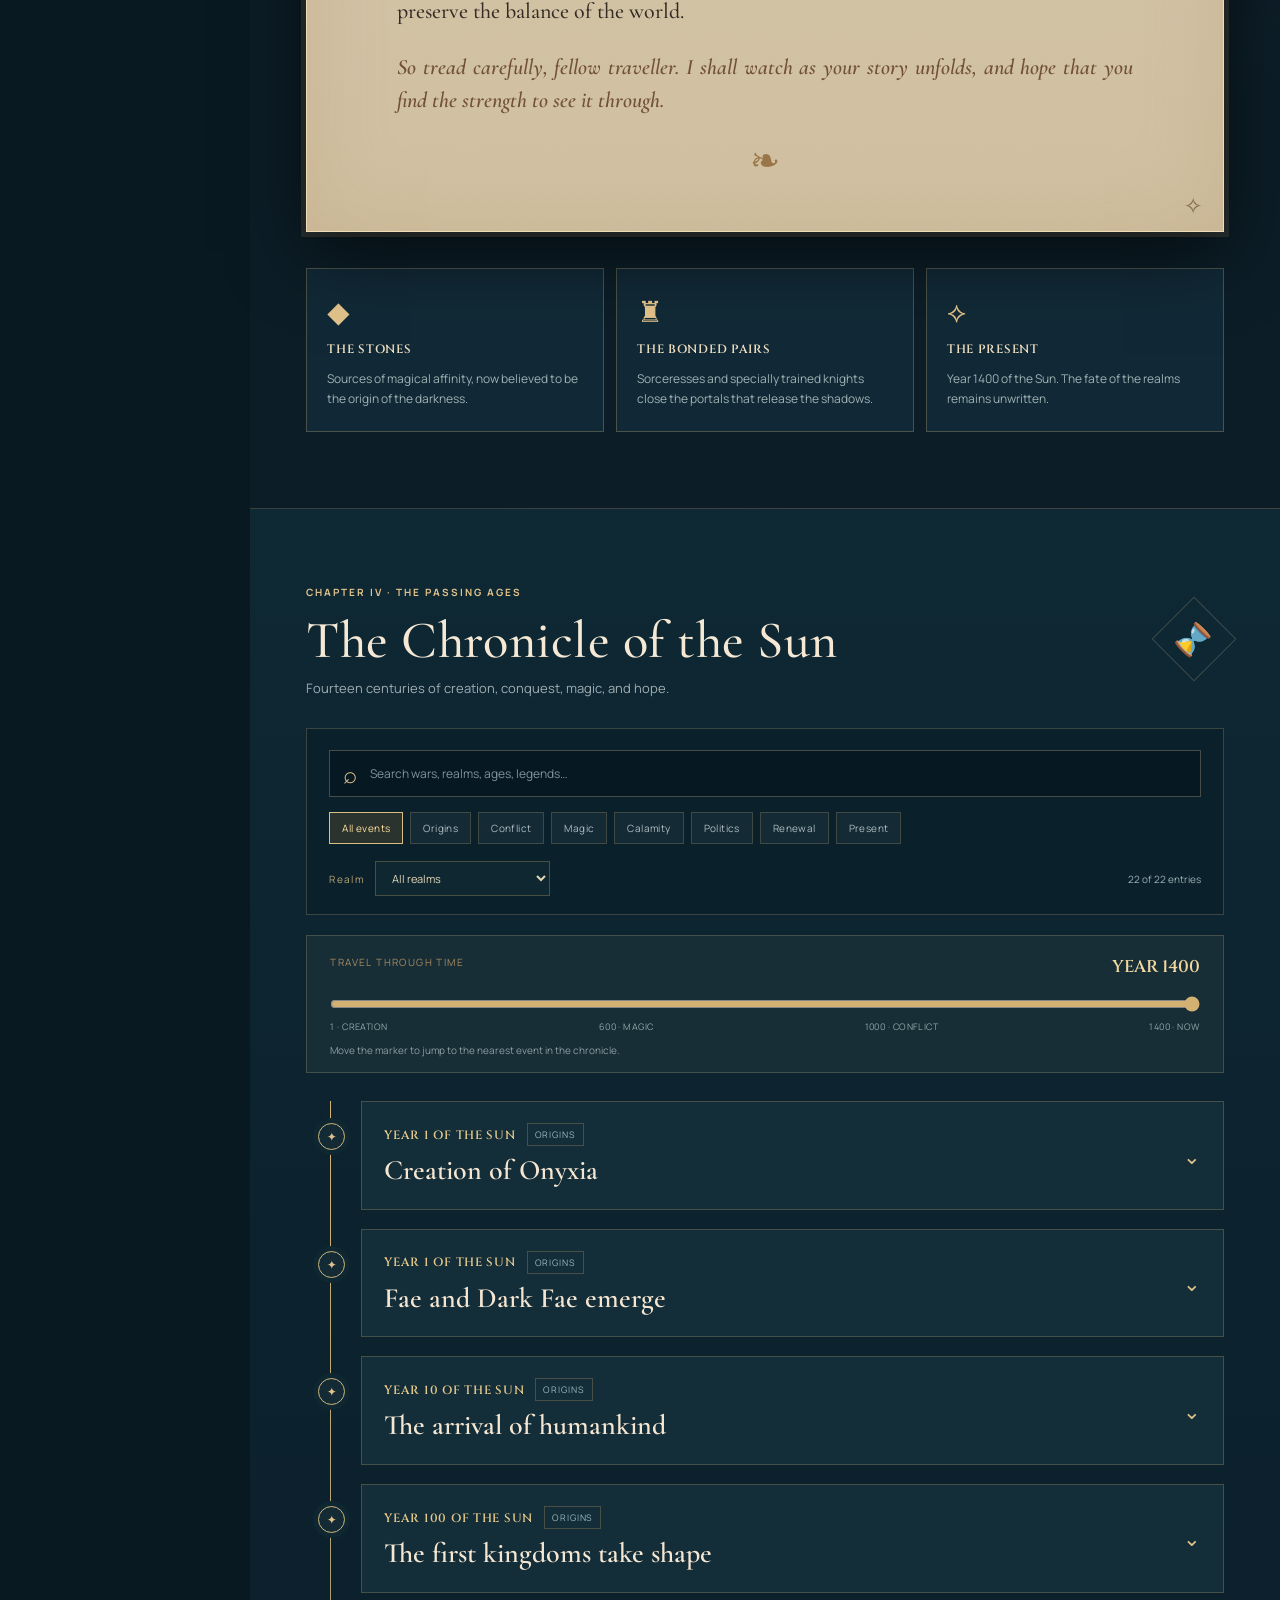
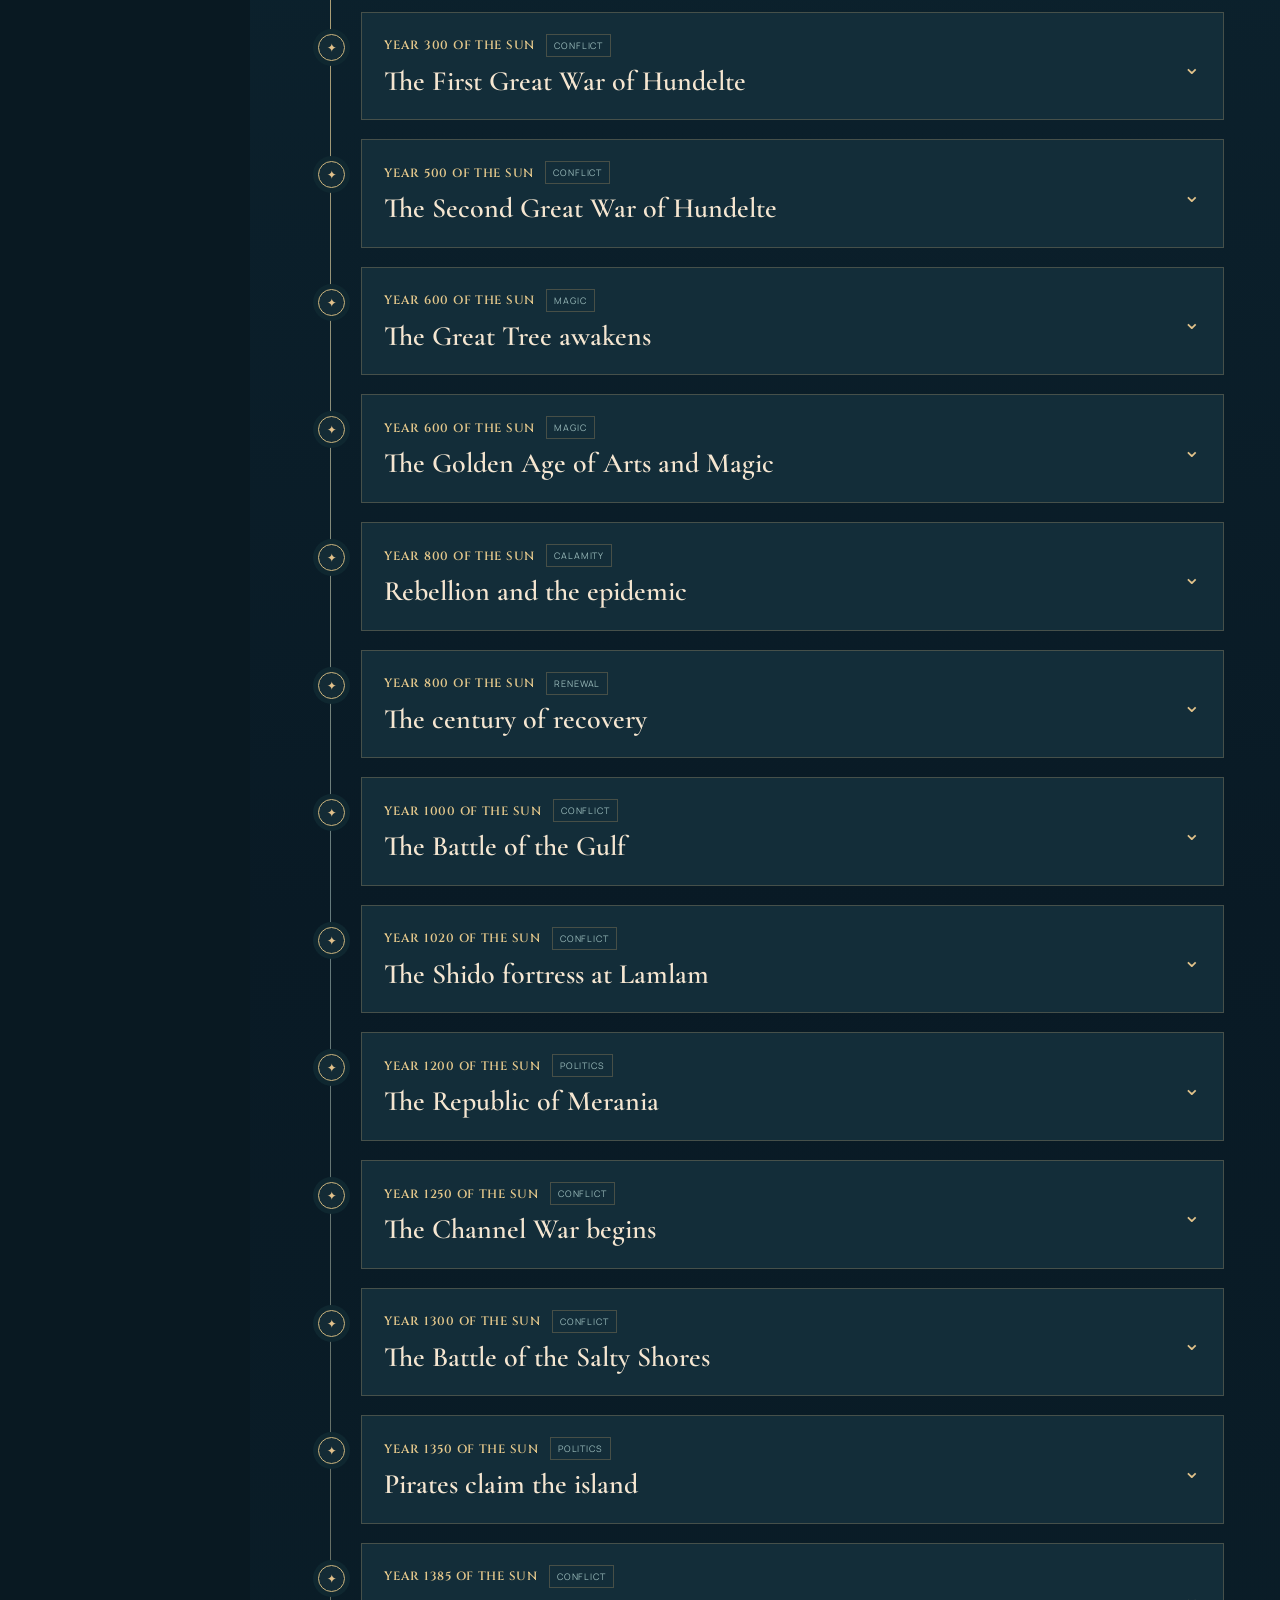
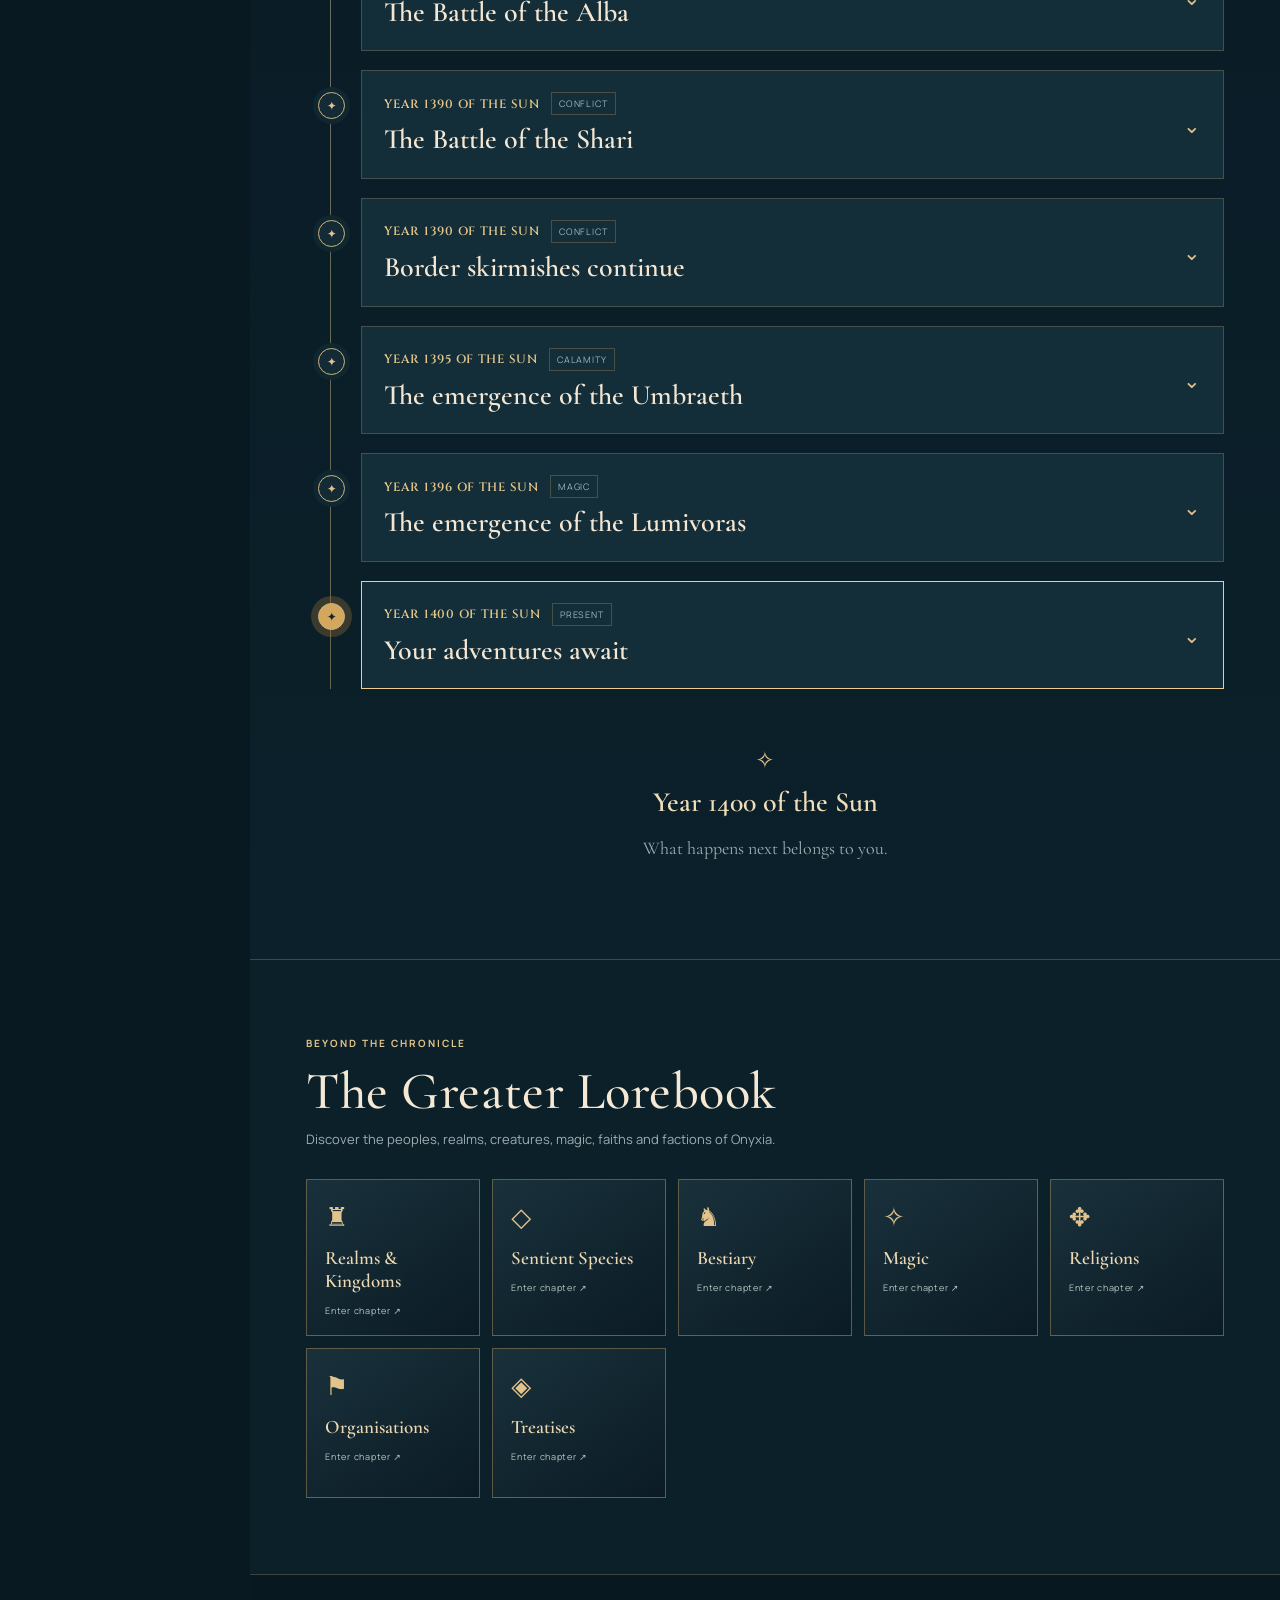
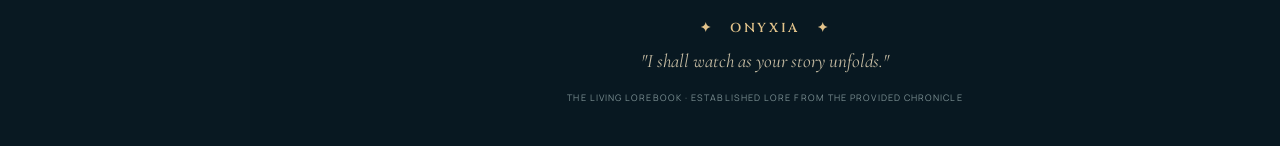
==== commit 774d2707: "Remove logo full stop, add amethyst favicon and illustrated Treatise cards; prepare native 8K atlas" ====
--- a/index.html
+++ b/index.html
@@ -11,6 +11,7 @@
   <link href="https://fonts.googleapis.com/css2?family=Cinzel:wght@400;500;600;700&family=Cormorant+Garamond:wght@400;500;600;700&family=Manrope:wght@400;500;600;700&display=swap" rel="stylesheet" />
   <link rel="stylesheet" href="styles.css" /><link rel="stylesheet" href="lorebook.css" />
   <link rel="stylesheet" href="lorebook.css" />
+  <link rel="icon" type="image/svg+xml" href="favicon.svg" />
 </head>
 <body>
   <div class="app-shell">
@@ -42,7 +43,7 @@
       <header class="hero">
         <div class="hero-decoration" aria-hidden="true">✧ &nbsp; ✦ &nbsp; ✧</div>
         <p class="eyebrow">WELCOME TO THE WORLD BETWEEN THE STARS</p>
-        <h1>Onyxia<span>.</span></h1>
+        <h1>Onyxia</h1>
         <p class="hero-tagline">A world born of an onyx stone, guarded by time,<br/>and haunted by the darkness at its heart.</p>
         <div class="hero-divider" aria-hidden="true"><i></i><span>✧</span><i></i></div>
         <a href="#atlas" class="primary-cta">Enter the Atlas <span aria-hidden="true">↓</span></a>
--- a/styles.css
+++ b/styles.css
@@ -10,3 +10,9 @@
 @media(max-width:530px){.hero{min-height:330px}.hero h1{font-size:62px}.hero-tagline br{display:none}.hero-tagline{font-size:20px}.content-section{padding:46px 17px 55px}.section-heading{align-items:flex-start}.section-seal{display:none}.atlas-topline{padding:10px 12px}.atlas-hint{display:none}.atlas-viewport{height:350px}.atlas-bottombar{padding:10px 12px;gap:5px}.atlas-status{font-size:10px}.toggle-markers{font-size:10px}.story-paper{padding:36px 24px}.story-prose p{font-size:20px}.plot-copy p{font-size:20px}.plot-feature{padding:18px;gap:13px}.plot-feature p{font-size:22px}.chronicle-controls{padding:13px}.regional-row{flex-wrap:wrap}.regional-row select{max-width:75%;min-width:130px}.regional-row #eventCount{width:100%;text-align:right}.year-scrubber{padding:16px}.scrubber-labels{font-size:8px}.scrubber-labels span:nth-child(2),.scrubber-labels span:nth-child(3){display:none}.timeline-container{padding-left:35px}.timeline-container:before{left:13px}.timeline-item:before{left:-33px;width:22px;height:22px}.entry-toggle{padding:16px 14px}.entry-details{padding:0 14px 17px}.entry-details p{font-size:19px}.footer small{font-size:8px}}
 @media(prefers-reduced-motion:reduce){html{scroll-behavior:auto}*,*::before,*::after{transition-duration:.01ms!important;animation-duration:.01ms!important}}
 .realm-pin{transform:translate(-50%,-50%) scale(var(--pin-scale,1));}
+
+/* Shared illuminated chapter presentation */
+.plot-story-paper{margin:0 auto;}
+.plot-story-paper .story-prose p:last-child{color:#725136;font-style:italic;font-weight:600;}
+.story-prose p,.plot-copy p,.timeline-entry-body p,.entry-detail p{ text-align:justify; text-justify:inter-word; hyphens:auto; overflow-wrap:break-word; }
+@media (max-width:540px){.plot-story-paper .story-heading{letter-spacing:.12em;font-size:11px}}
--- a/lorebook.css
+++ b/lorebook.css
@@ -10,3 +10,16 @@
 .realm-article-link:hover,.lore-map-link:hover{background:#3b4b4b;border-color:#e1c087;color:#fff0cf}
 .realm-article-link:focus-visible,.lore-map-link:focus-visible{outline:2px solid #efd295;outline-offset:3px}
 .lore-map-link{margin:2px 0 15px;align-self:start}
+
+/* Full justification for encyclopedia paragraphs */
+.lore-intro p,.lore-entry-summary,.lore-entry-text p,.lore-prose-block p,.lore-paragraph{ text-align:justify; text-justify:inter-word; hyphens:auto; overflow-wrap:break-word; }
+
+/* Wide mastheads keep their heading and description on one line outside mobile. */
+@media (min-width:801px){.lore-hero-copy{width:100%;max-width:none}.lore-hero h1{font-size:clamp(30px,3.8vw,65px);white-space:nowrap;letter-spacing:.005em}.lore-hero-copy>p{width:100%;max-width:none;white-space:nowrap;font-size:clamp(13px,1.1vw,19px)}}
+@media (max-width:800px){.lore-hero h1,.lore-hero-copy>p{white-space:normal}}
+/* Province rulers, resources and people retain distinct manuscript hierarchy. */
+.lore-realm-ruler{font:500 16px/1.5 var(--font-literary)!important;color:#b9c5c5!important;margin:2px 0 12px 25px!important}
+.lore-realm-list-item{font:500 19px/1.5 var(--font-literary)!important;color:#d7d5c9!important;margin:3px 0 5px 8px!important}
+.lore-military-heading{display:flex;align-items:baseline;gap:12px;flex-wrap:wrap}
+.lore-military-heading .lore-military-value{font:500 19px/1.5 var(--font-literary);color:#d7d5c9}
+.lore-filter-row select#temperamentFilter{min-width:130px;max-width:190px}
--- a/lorebook.css
+++ b/lorebook.css
@@ -10,3 +10,16 @@
 .realm-article-link:hover,.lore-map-link:hover{background:#3b4b4b;border-color:#e1c087;color:#fff0cf}
 .realm-article-link:focus-visible,.lore-map-link:focus-visible{outline:2px solid #efd295;outline-offset:3px}
 .lore-map-link{margin:2px 0 15px;align-self:start}
+
+/* Full justification for encyclopedia paragraphs */
+.lore-intro p,.lore-entry-summary,.lore-entry-text p,.lore-prose-block p,.lore-paragraph{ text-align:justify; text-justify:inter-word; hyphens:auto; overflow-wrap:break-word; }
+
+/* Wide mastheads keep their heading and description on one line outside mobile. */
+@media (min-width:801px){.lore-hero-copy{width:100%;max-width:none}.lore-hero h1{font-size:clamp(30px,3.8vw,65px);white-space:nowrap;letter-spacing:.005em}.lore-hero-copy>p{width:100%;max-width:none;white-space:nowrap;font-size:clamp(13px,1.1vw,19px)}}
+@media (max-width:800px){.lore-hero h1,.lore-hero-copy>p{white-space:normal}}
+/* Province rulers, resources and people retain distinct manuscript hierarchy. */
+.lore-realm-ruler{font:500 16px/1.5 var(--font-literary)!important;color:#b9c5c5!important;margin:2px 0 12px 25px!important}
+.lore-realm-list-item{font:500 19px/1.5 var(--font-literary)!important;color:#d7d5c9!important;margin:3px 0 5px 8px!important}
+.lore-military-heading{display:flex;align-items:baseline;gap:12px;flex-wrap:wrap}
+.lore-military-heading .lore-military-value{font:500 19px/1.5 var(--font-literary);color:#d7d5c9}
+.lore-filter-row select#temperamentFilter{min-width:130px;max-width:190px}
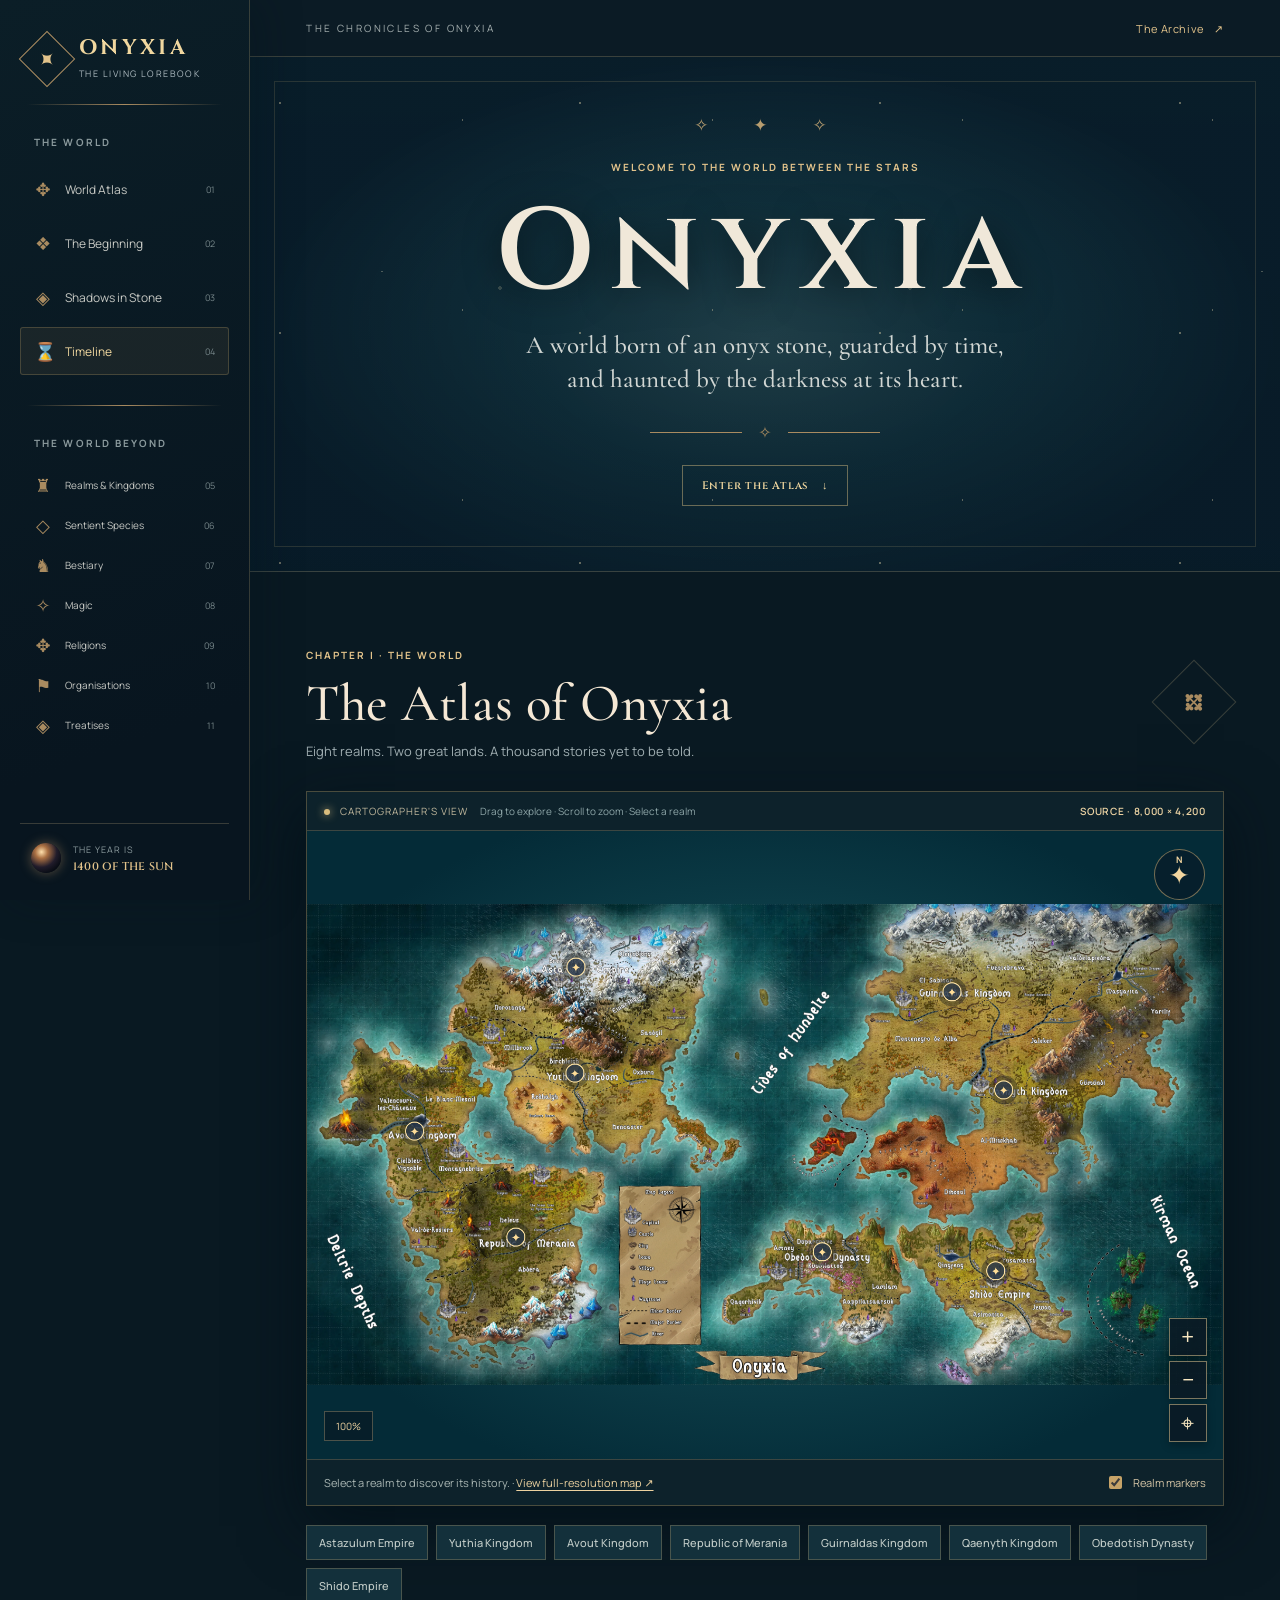
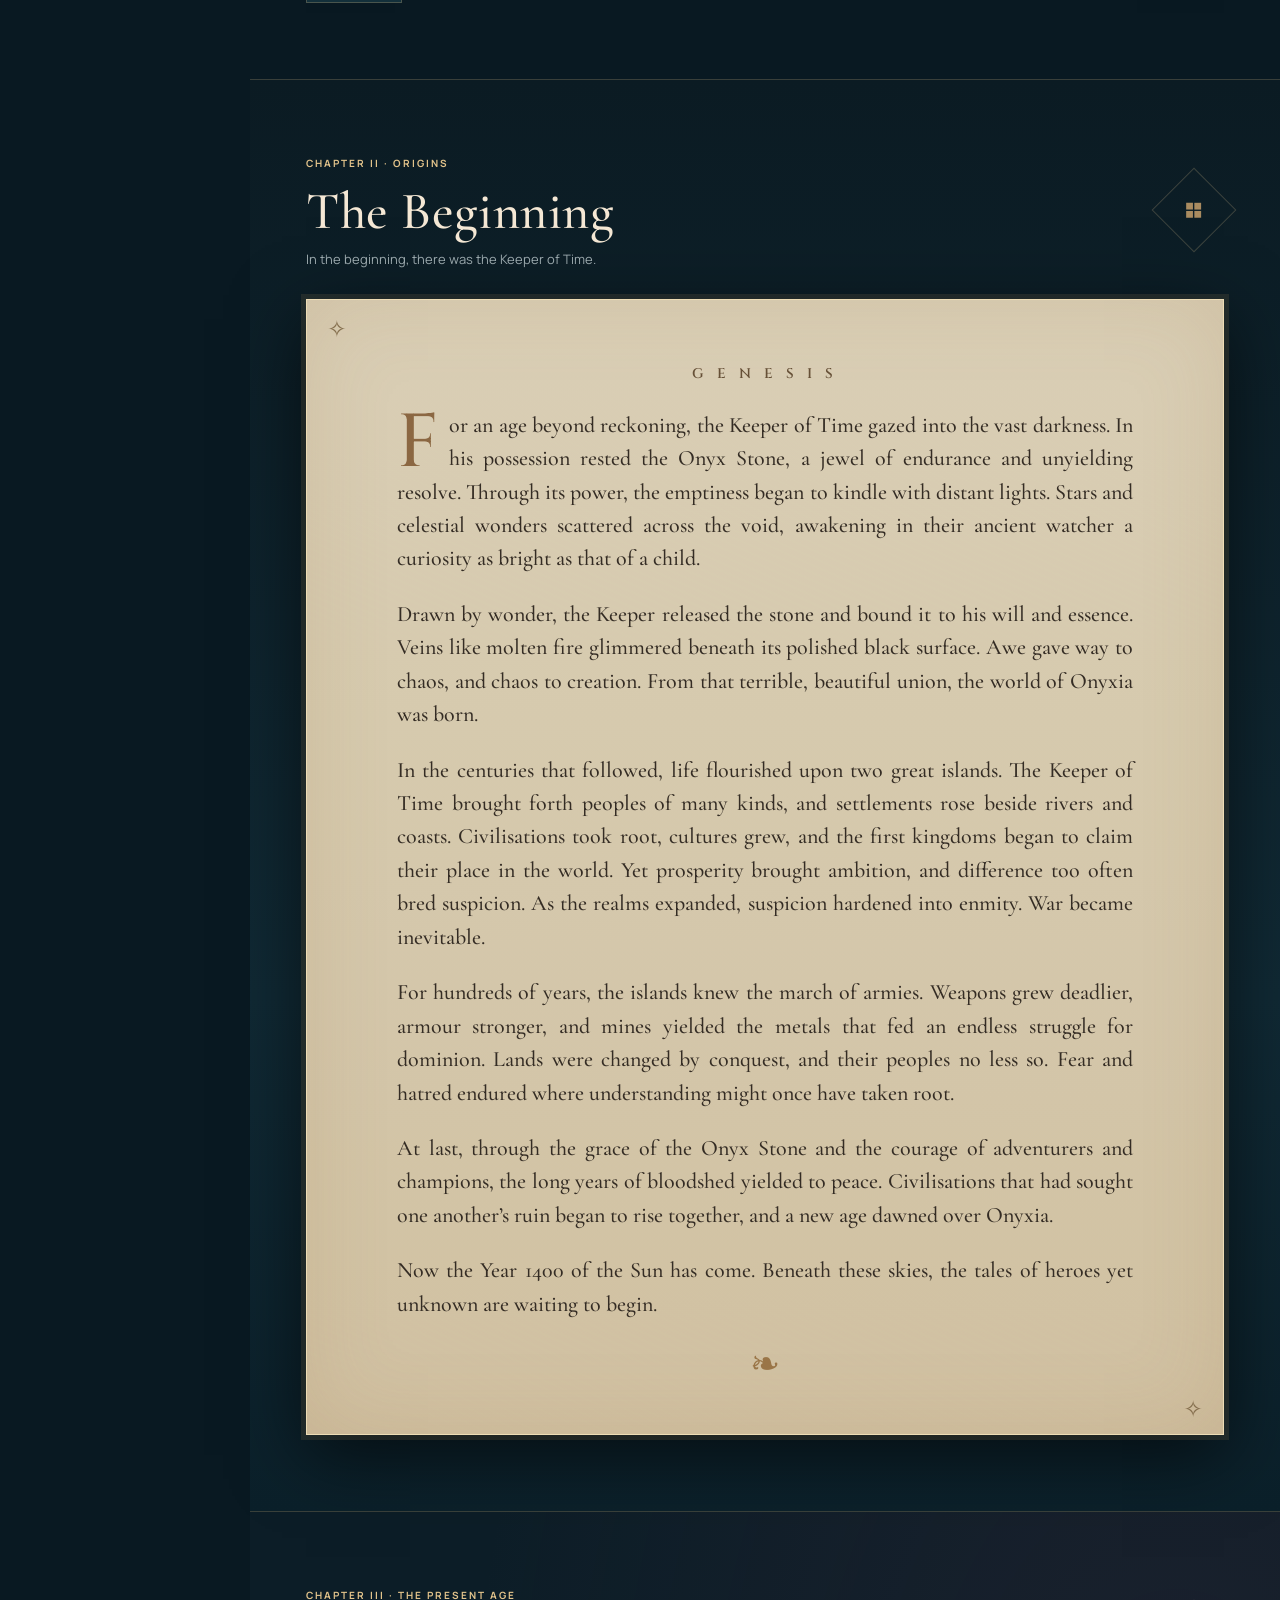
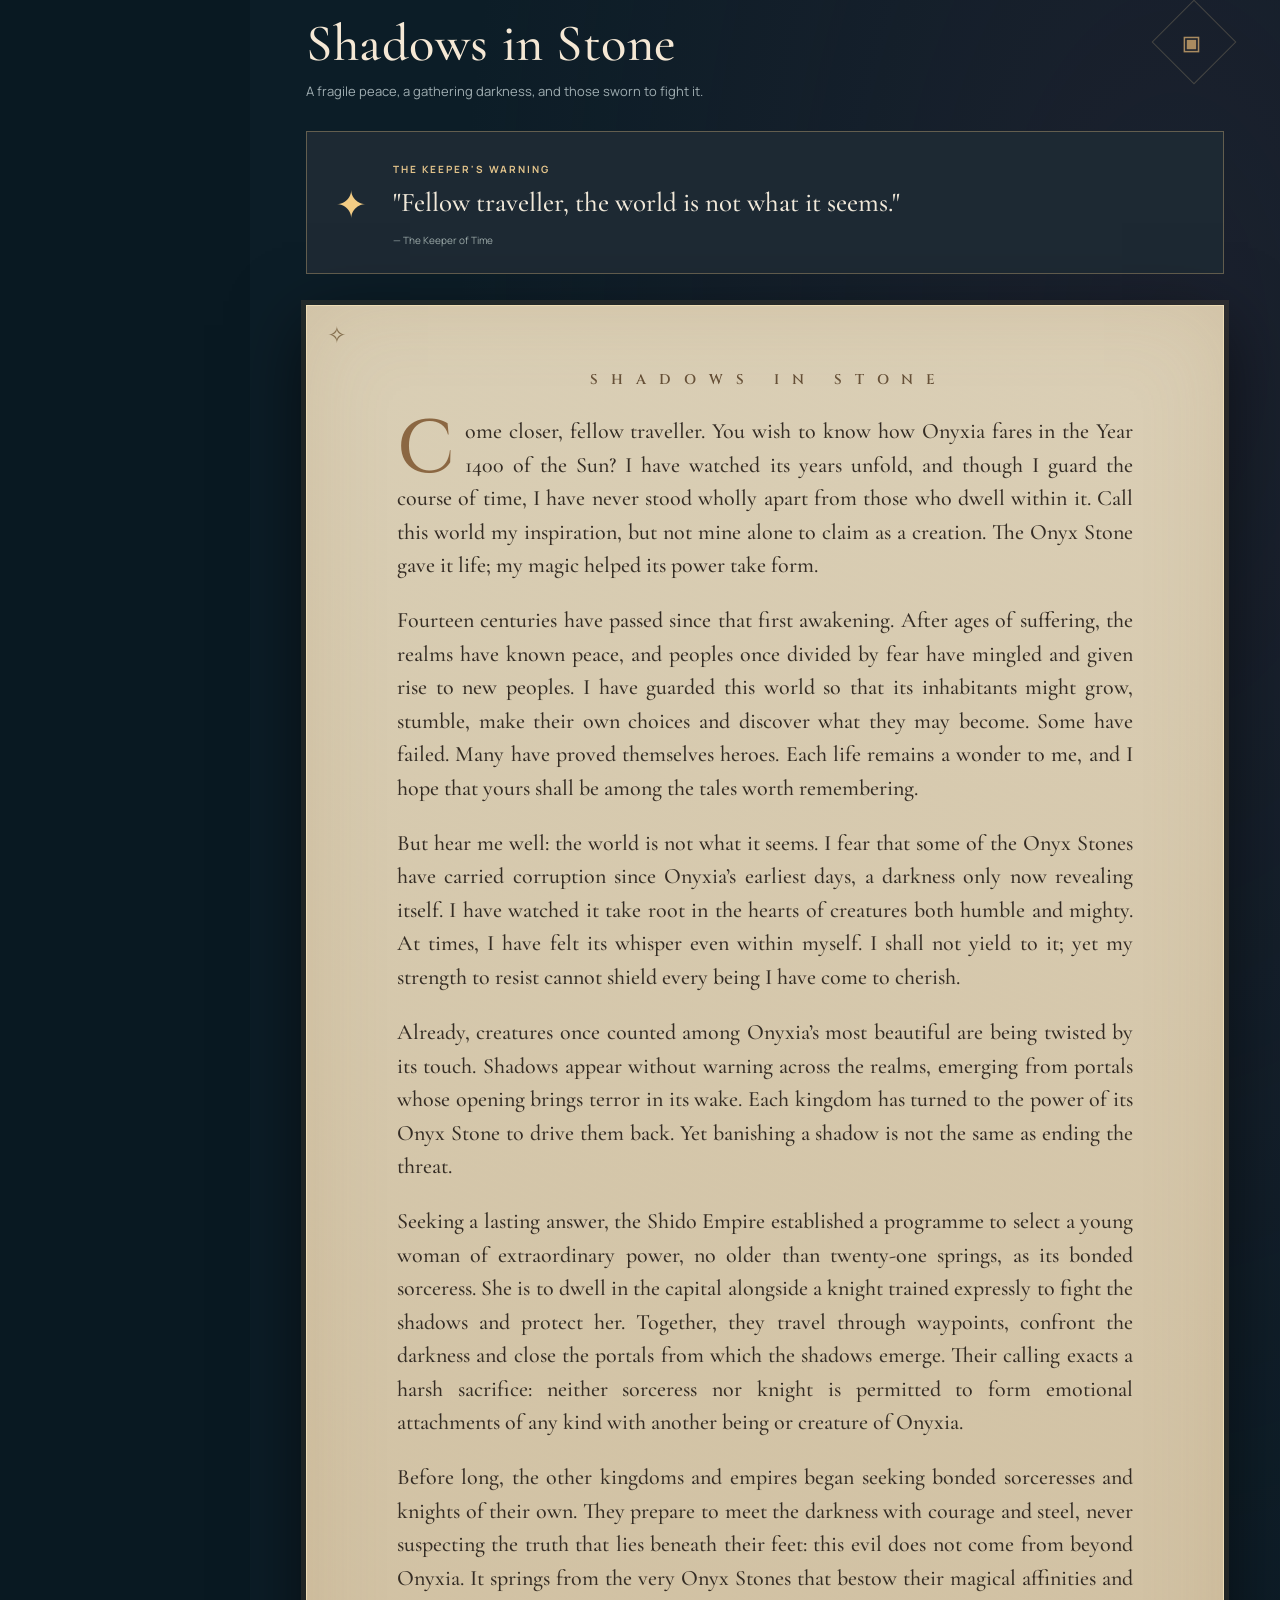
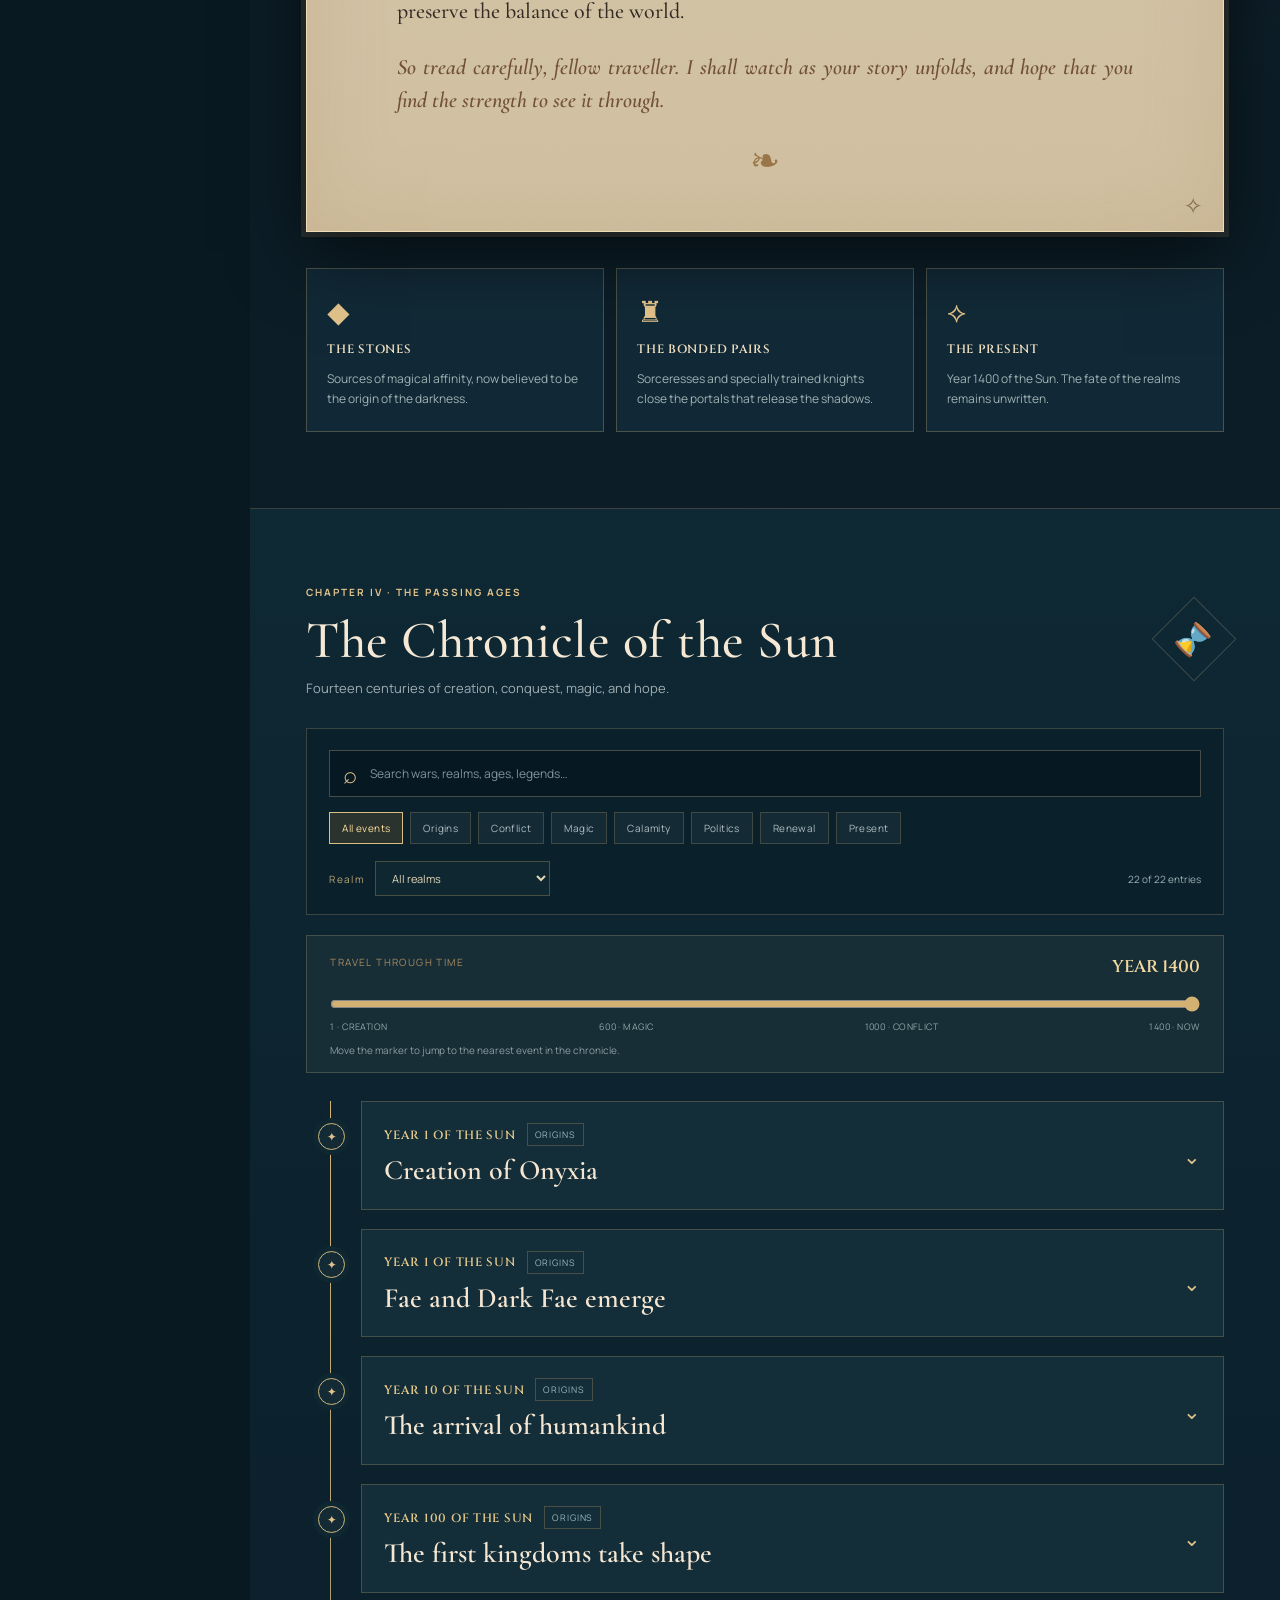
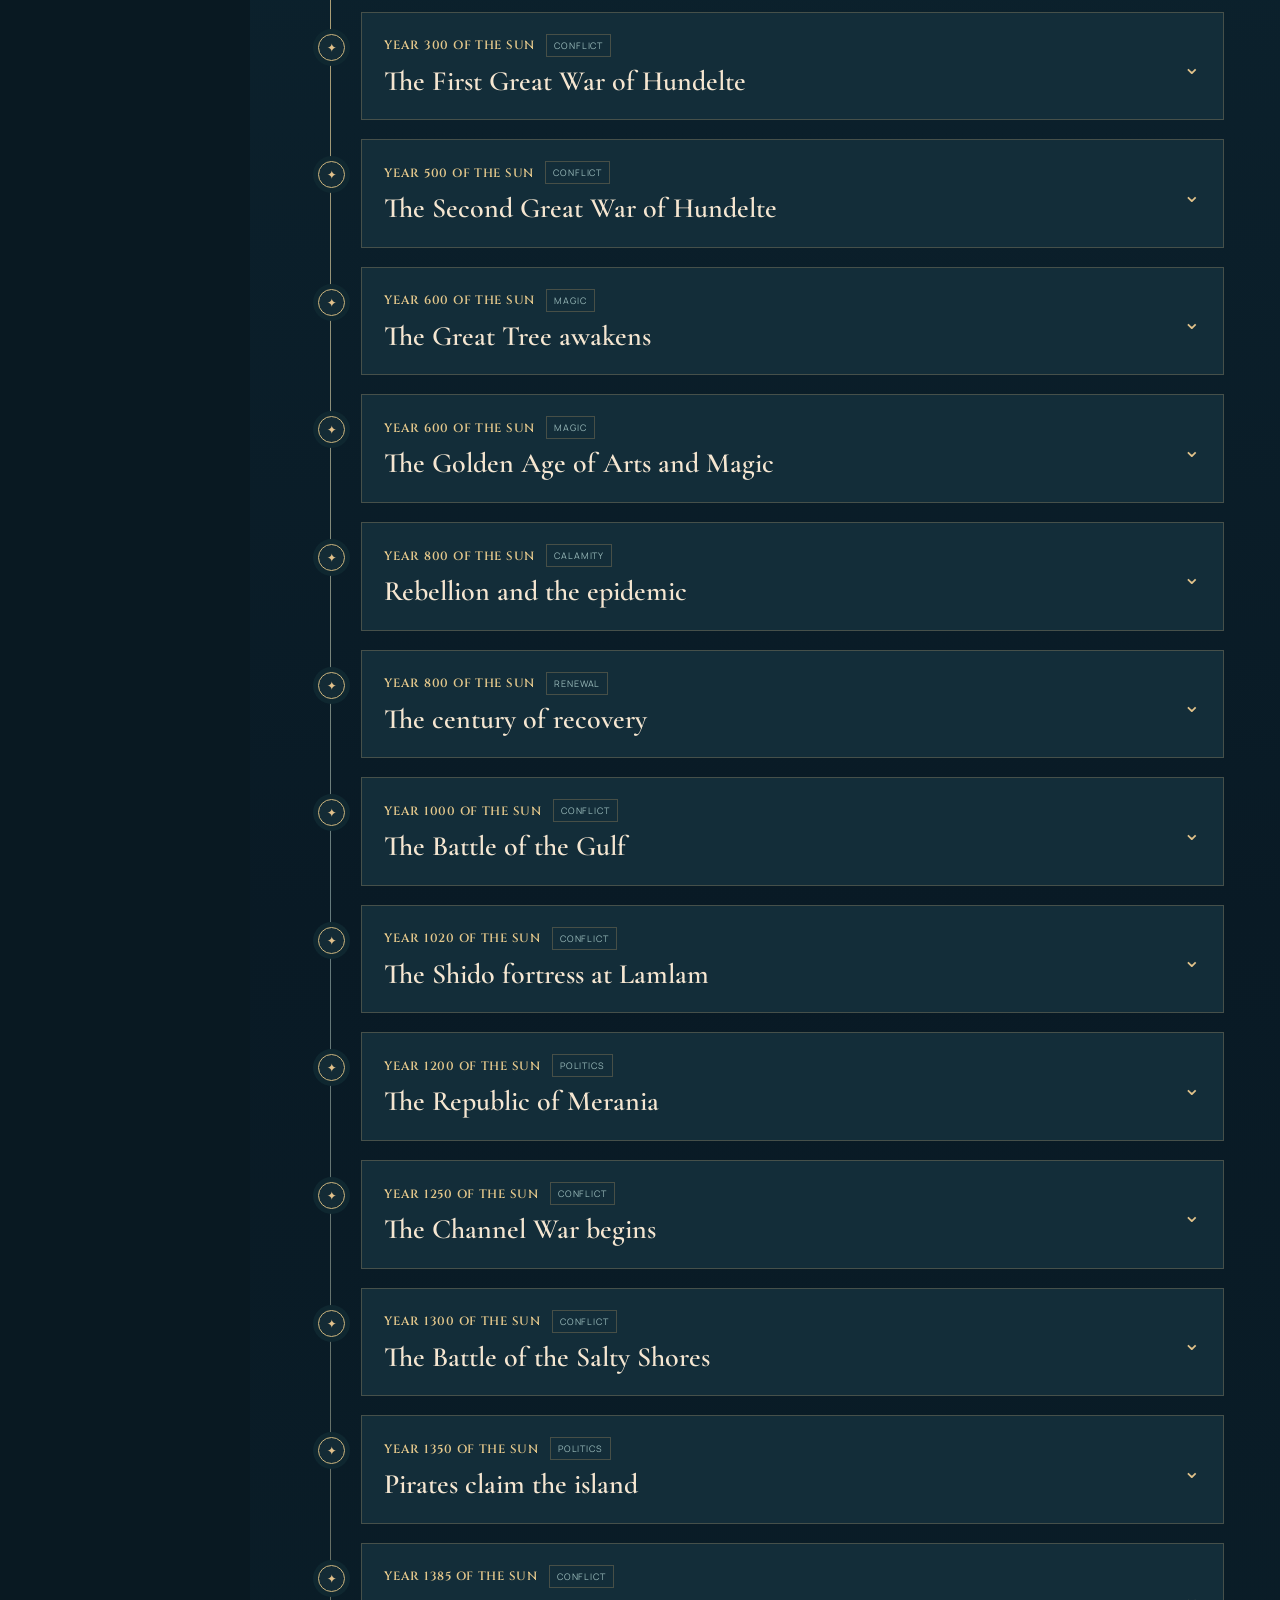
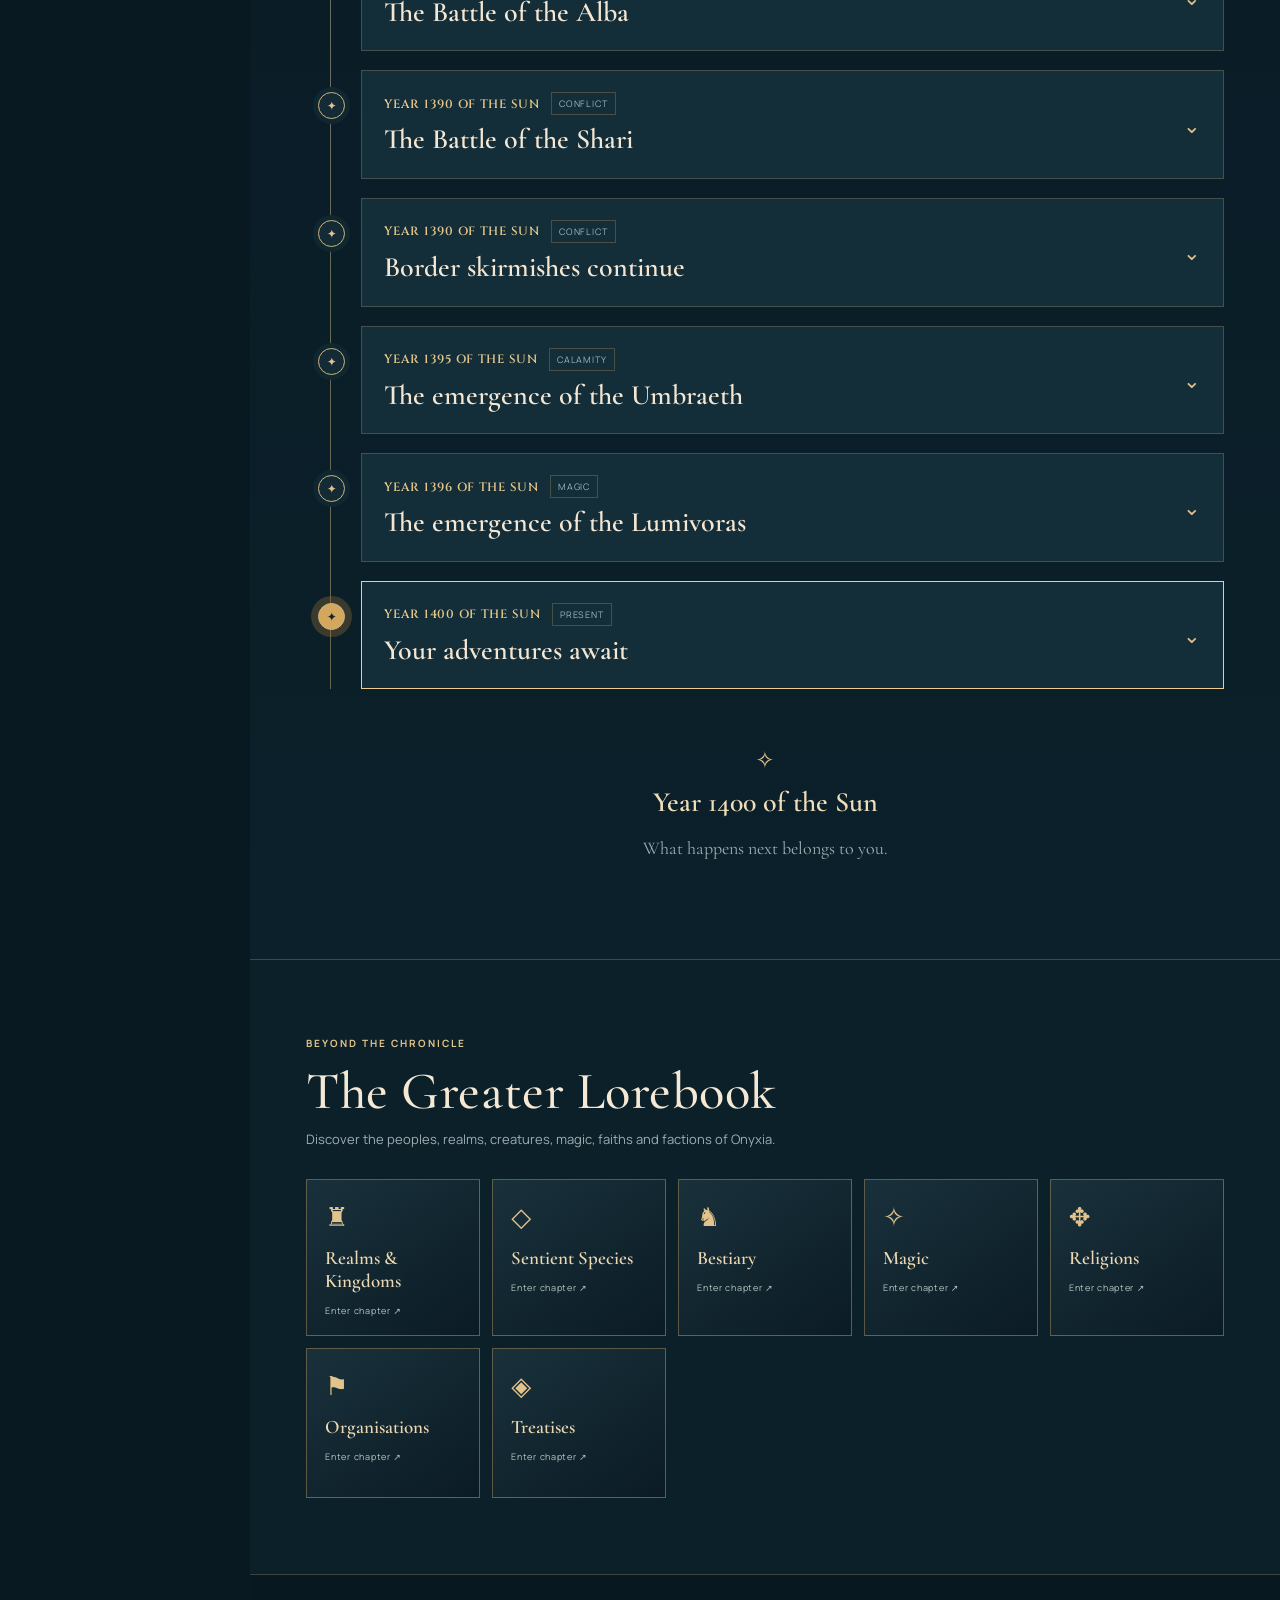
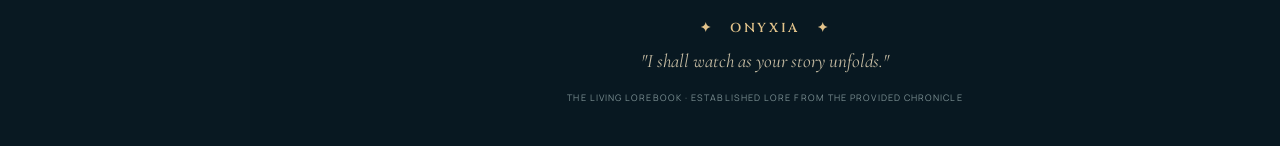
==== commit c78fe6cd: "Display native 8K atlas directly, unlock detail-level zoom and verify live map" ====
--- a/index.html
+++ b/index.html
@@ -11,7 +11,9 @@
   <link href="https://fonts.googleapis.com/css2?family=Cinzel:wght@400;500;600;700&family=Cormorant+Garamond:wght@400;500;600;700&family=Manrope:wght@400;500;600;700&display=swap" rel="stylesheet" />
   <link rel="stylesheet" href="styles.css" /><link rel="stylesheet" href="lorebook.css" />
   <link rel="stylesheet" href="lorebook.css" />
-  <link rel="icon" type="image/svg+xml" href="favicon.svg" />
+  <link rel="icon" type="image/svg+xml" href="favicon.svg?v=20261031" />
+<link rel="alternate icon" type="image/x-icon" href="favicon.ico?v=20261031" />
+<link rel="apple-touch-icon" sizes="180x180" href="favicon.png?v=20261031" />
 </head>
 <body>
   <div class="app-shell">
@@ -52,18 +54,18 @@
       <section id="atlas" class="content-section atlas-section">
         <div class="section-heading"><div><span class="section-kicker">CHAPTER I · THE WORLD</span><h2>The Atlas of Onyxia</h2><p>Eight realms. Two great lands. A thousand stories yet to be told.</p></div><div class="section-seal" aria-hidden="true">✥</div></div>
         <div class="atlas-frame">
-          <div class="atlas-topline"><span><span class="live-gem"></span> CARTOGRAPHER'S VIEW</span><span class="atlas-hint">Drag to explore · Scroll to zoom · Select a realm</span></div>
+          <div class="atlas-topline"><span><span class="live-gem"></span> CARTOGRAPHER'S VIEW</span><span class="atlas-hint">Drag to explore · Scroll to zoom · Select a realm</span><span class="atlas-resolution" id="mapResolution" aria-live="polite">Loading atlas…</span></div>
           <div class="atlas-viewport" id="atlasViewport" aria-label="Interactive map of Onyxia" tabindex="0">
             <div class="atlas-stage" id="atlasStage">
-              <img id="worldMap" src="assets/onyxia-world-map@2x.webp" data-fallback-src="assets/onyxia-world-map-source.png" alt="Detailed fantasy world map of Onyxia, showing its realms, settlements, geography, and surrounding seas" draggable="false" width="1735" height="911" />
+              <img id="worldMap" src="assets/onyxia-8000px-master.webp" alt="Detailed fantasy world map of Onyxia, showing its realms, settlements, geography, and surrounding seas" draggable="false" width="1735" height="911" />
               <div class="realm-layer" id="realmLayer" aria-label="Clickable realm markers"></div>
             </div>
-            <div class="atlas-empty" id="atlasEmpty" hidden>The cartographer's map is missing. Add <code>assets/onyxia-world-map-source.png</code> (preferred) or <code>assets/onyxia-world-map.jpg</code> to the repository.</div>
+            <div class="atlas-empty" id="atlasEmpty" hidden>The high-resolution atlas could not be loaded. Please refresh this page or use the full-resolution map link below.</div>
             <div class="map-compass" aria-hidden="true"><span>N</span>✦</div>
             <div class="map-tools" aria-label="Map controls"><button type="button" id="zoomIn" aria-label="Zoom in" title="Zoom in">+</button><button type="button" id="zoomOut" aria-label="Zoom out" title="Zoom out">−</button><button type="button" id="resetMap" aria-label="Fit map to window" title="Fit map to window">⌖</button></div>
             <div class="map-scale" id="mapScale">100%</div>
           </div>
-          <div class="atlas-bottombar"><div class="atlas-status"><span id="mapStatus">Select a realm to discover its history.</span></div><label class="toggle-markers"><input type="checkbox" id="markerToggle" checked /><span>Realm markers</span></label></div>
+          <div class="atlas-bottombar"><div class="atlas-status"><span id="mapStatus">Select a realm to discover its history.</span> · <a id="fullAtlasLink" href="assets/onyxia-8000px-master.webp" target="_blank" rel="noopener">View full-resolution map ↗</a></div><label class="toggle-markers"><input type="checkbox" id="markerToggle" checked /><span>Realm markers</span></label></div>
         </div>
         <div class="realm-card" id="realmCard" hidden><div class="realm-card-head"><div><span class="mini-label">FROM THE ATLAS</span><h3 id="realmName"></h3></div><button type="button" id="closeRealm" aria-label="Close realm details">×</button></div><p id="realmDescription"></p><div class="realm-card-actions"><a id="realmArticle" class="realm-article-link" href="realms.html">Read the realm chronicle <span aria-hidden="true">↗</span></a><button id="realmHistory" type="button" class="text-action">See related history <span>↗</span></button><span id="realmEventCount"></span></div></div>
         <div class="realm-directory" id="realmDirectory" aria-label="Explore realms"></div>
--- a/styles.css
+++ b/styles.css
@@ -16,3 +16,10 @@
 .plot-story-paper .story-prose p:last-child{color:#725136;font-style:italic;font-weight:600;}
 .story-prose p,.plot-copy p,.timeline-entry-body p,.entry-detail p{ text-align:justify; text-justify:inter-word; hyphens:auto; overflow-wrap:break-word; }
 @media (max-width:540px){.plot-story-paper .story-heading{letter-spacing:.12em;font-size:11px}}
+
+/* Native map transparency: show the actual loaded resolution and original image link. */
+.atlas-topline{flex-wrap:wrap}
+.atlas-resolution{font:600 10px/1.4 var(--font-ui);letter-spacing:.07em;color:#ecd3a3;margin-left:auto}
+.atlas-status a{color:#edd2a0;text-decoration:underline;text-underline-offset:3px}
+.atlas-status a:hover{color:#fff0cf}
+@media(max-width:680px){.atlas-resolution{font-size:9px;width:100%;text-align:right}}
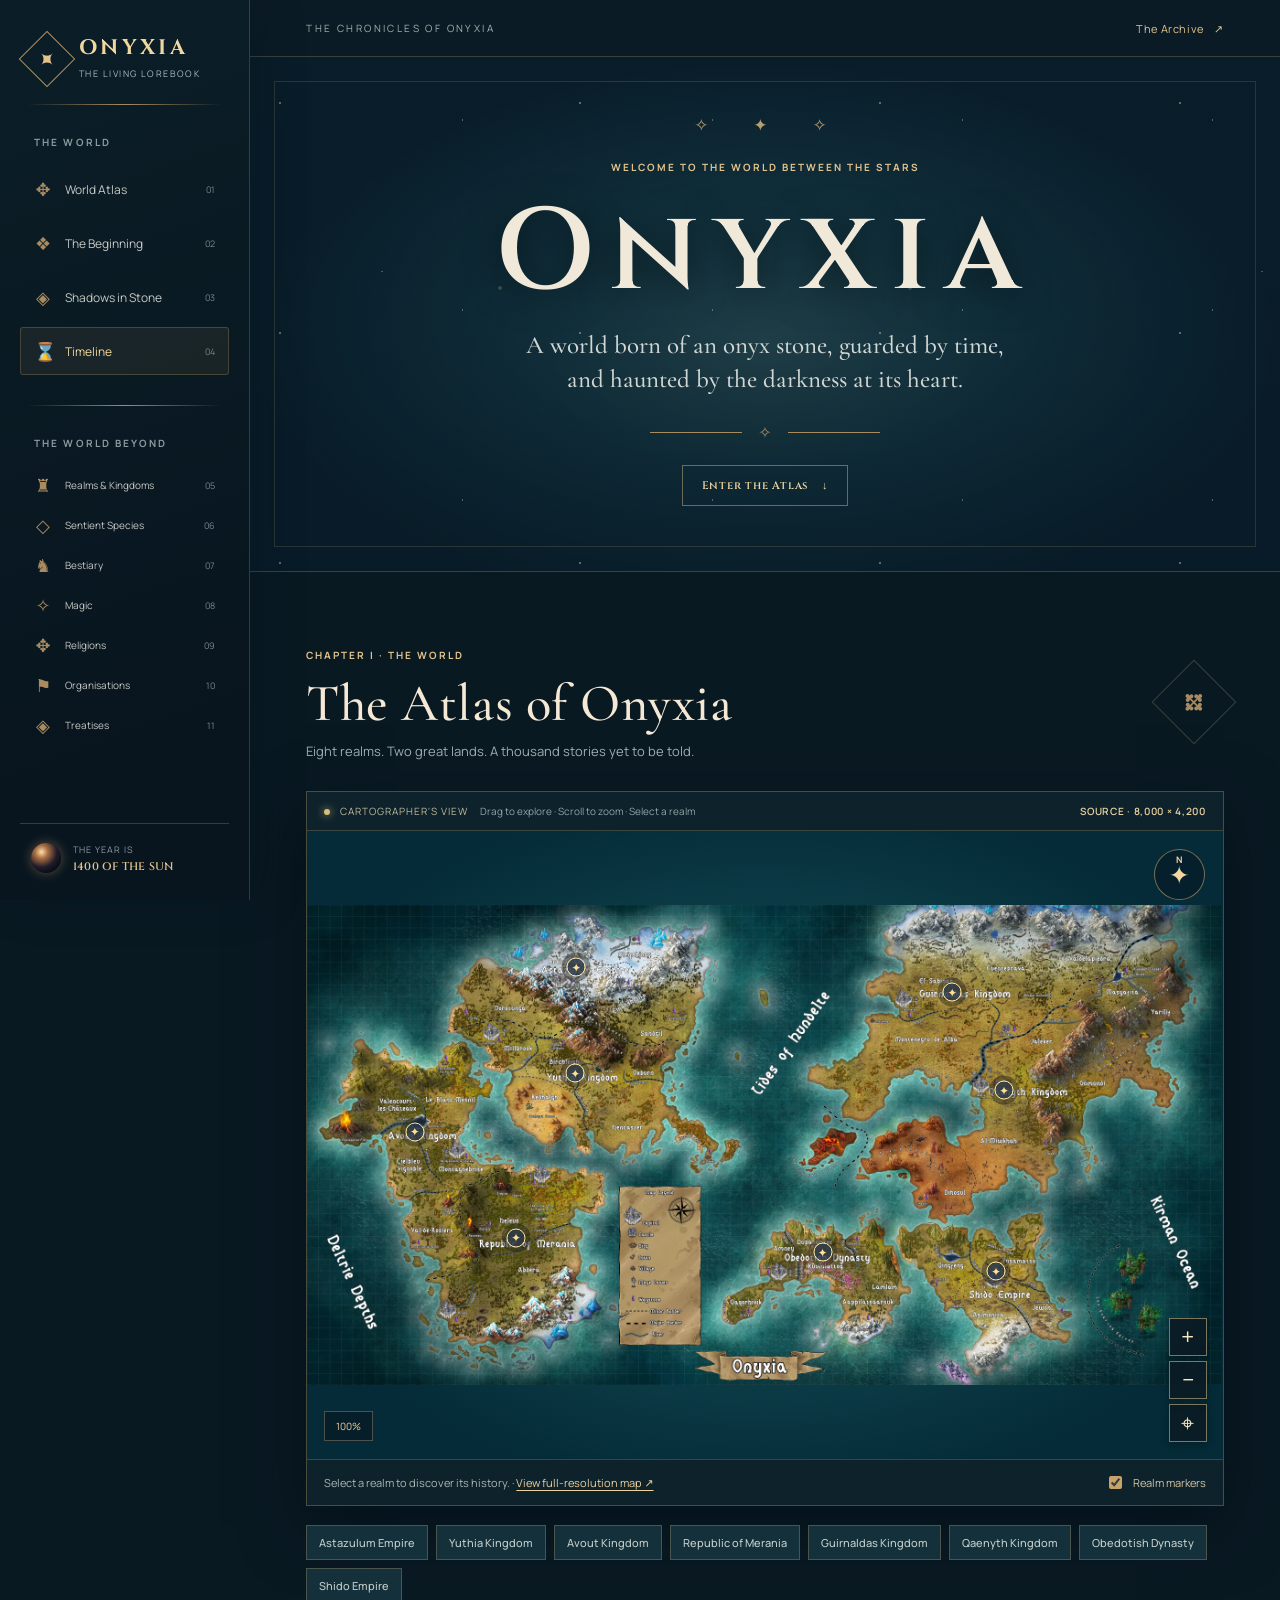
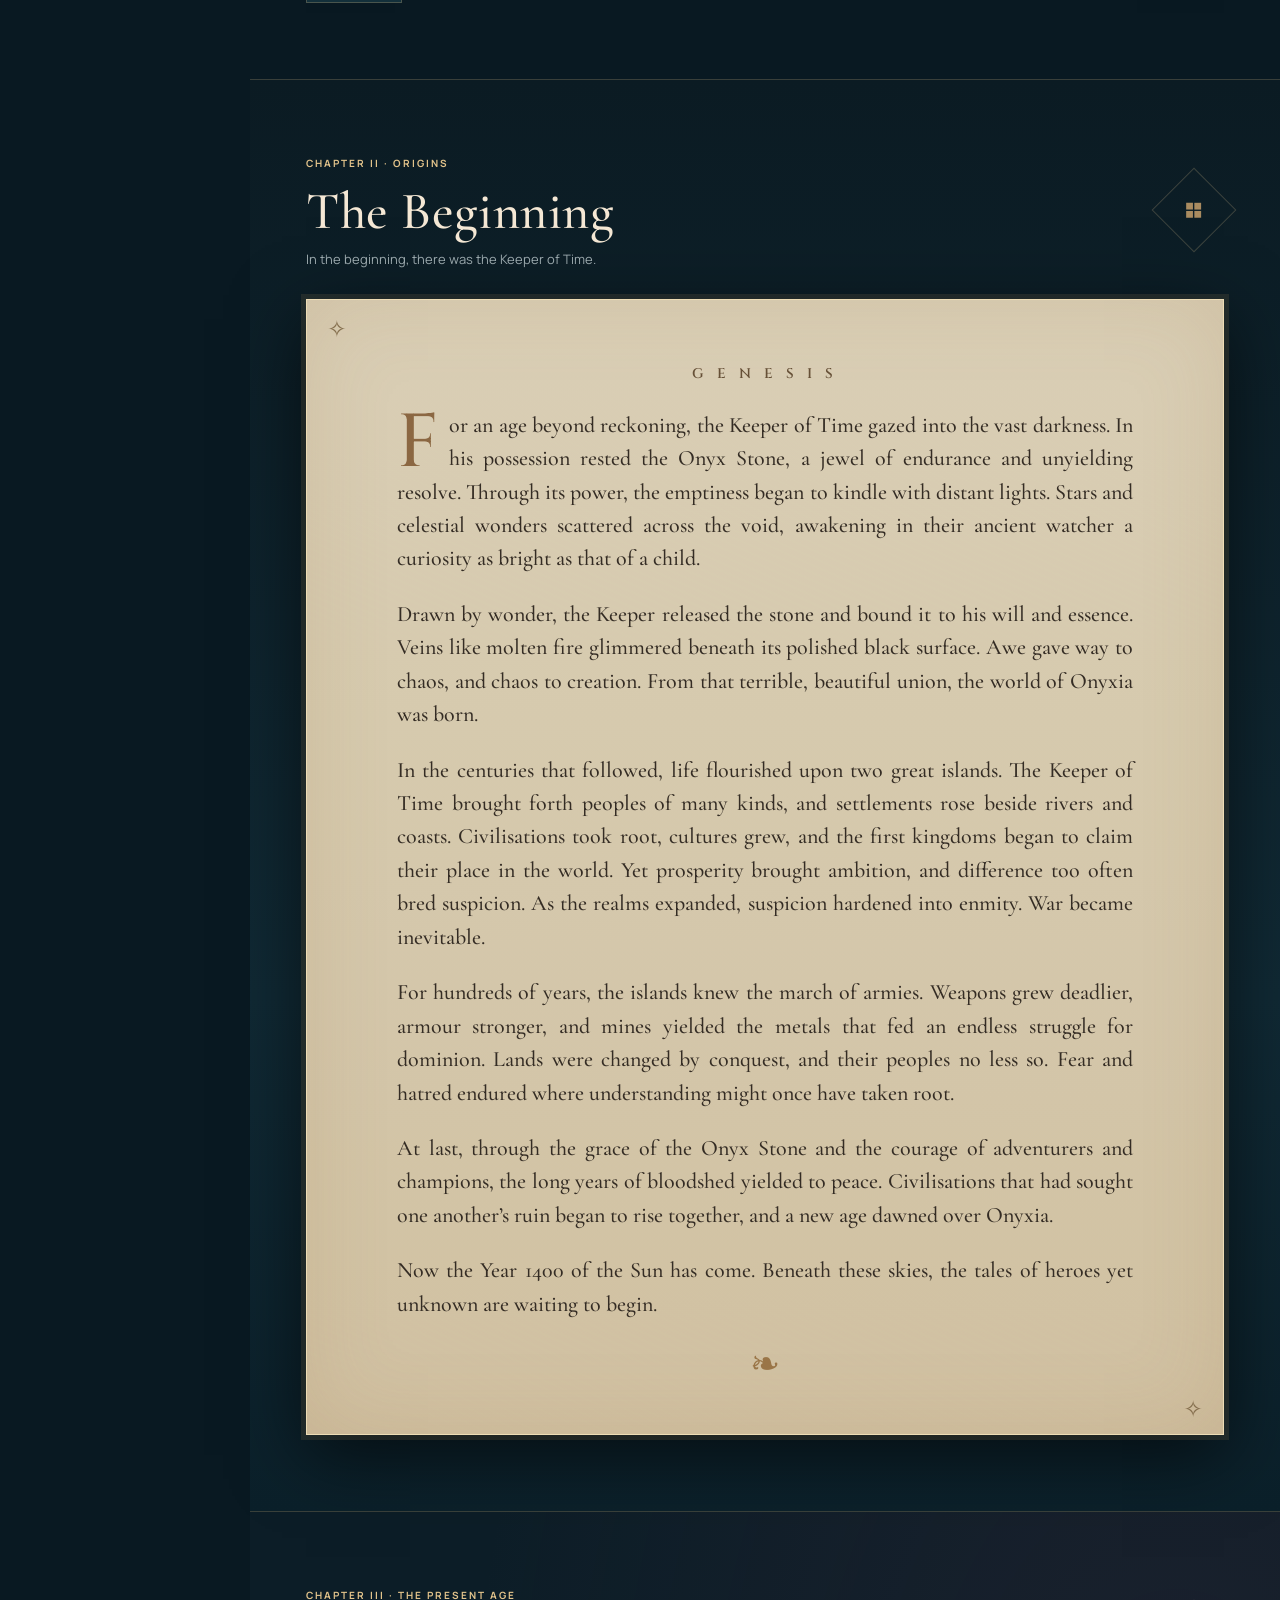
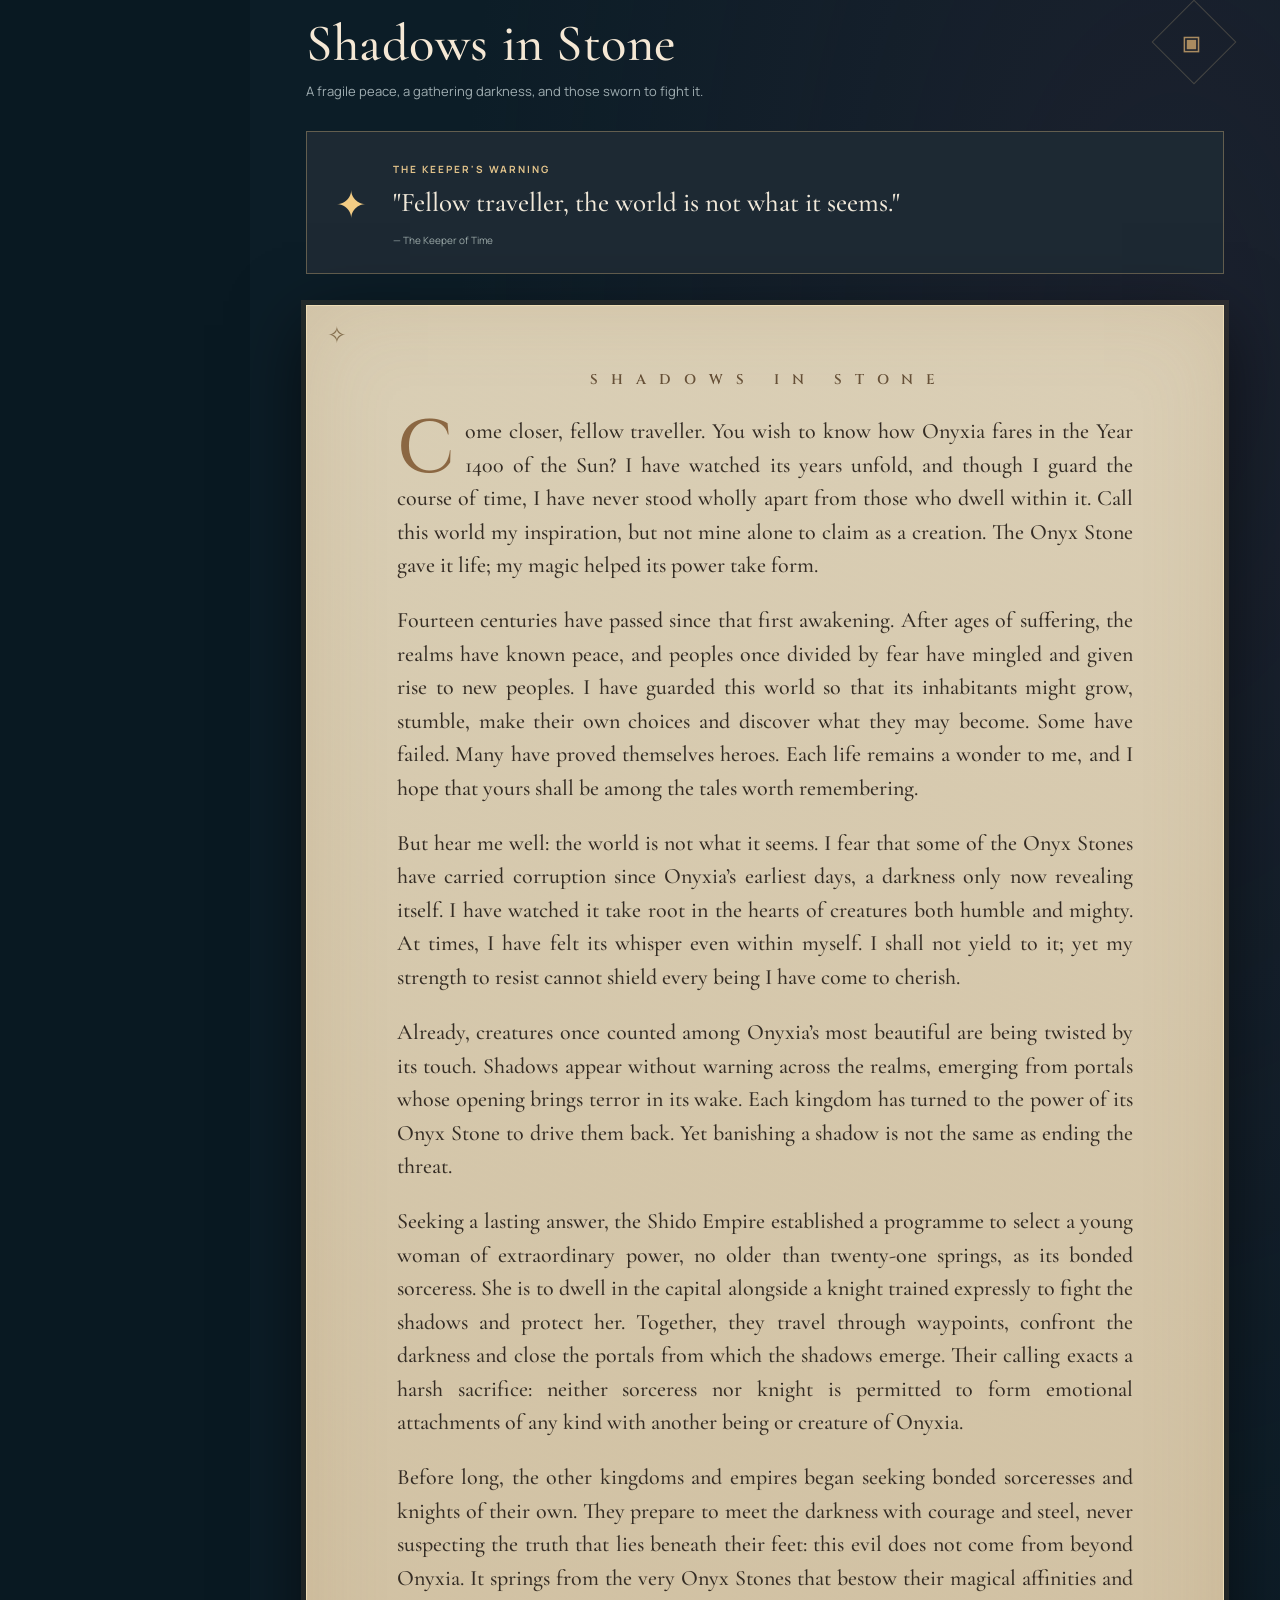
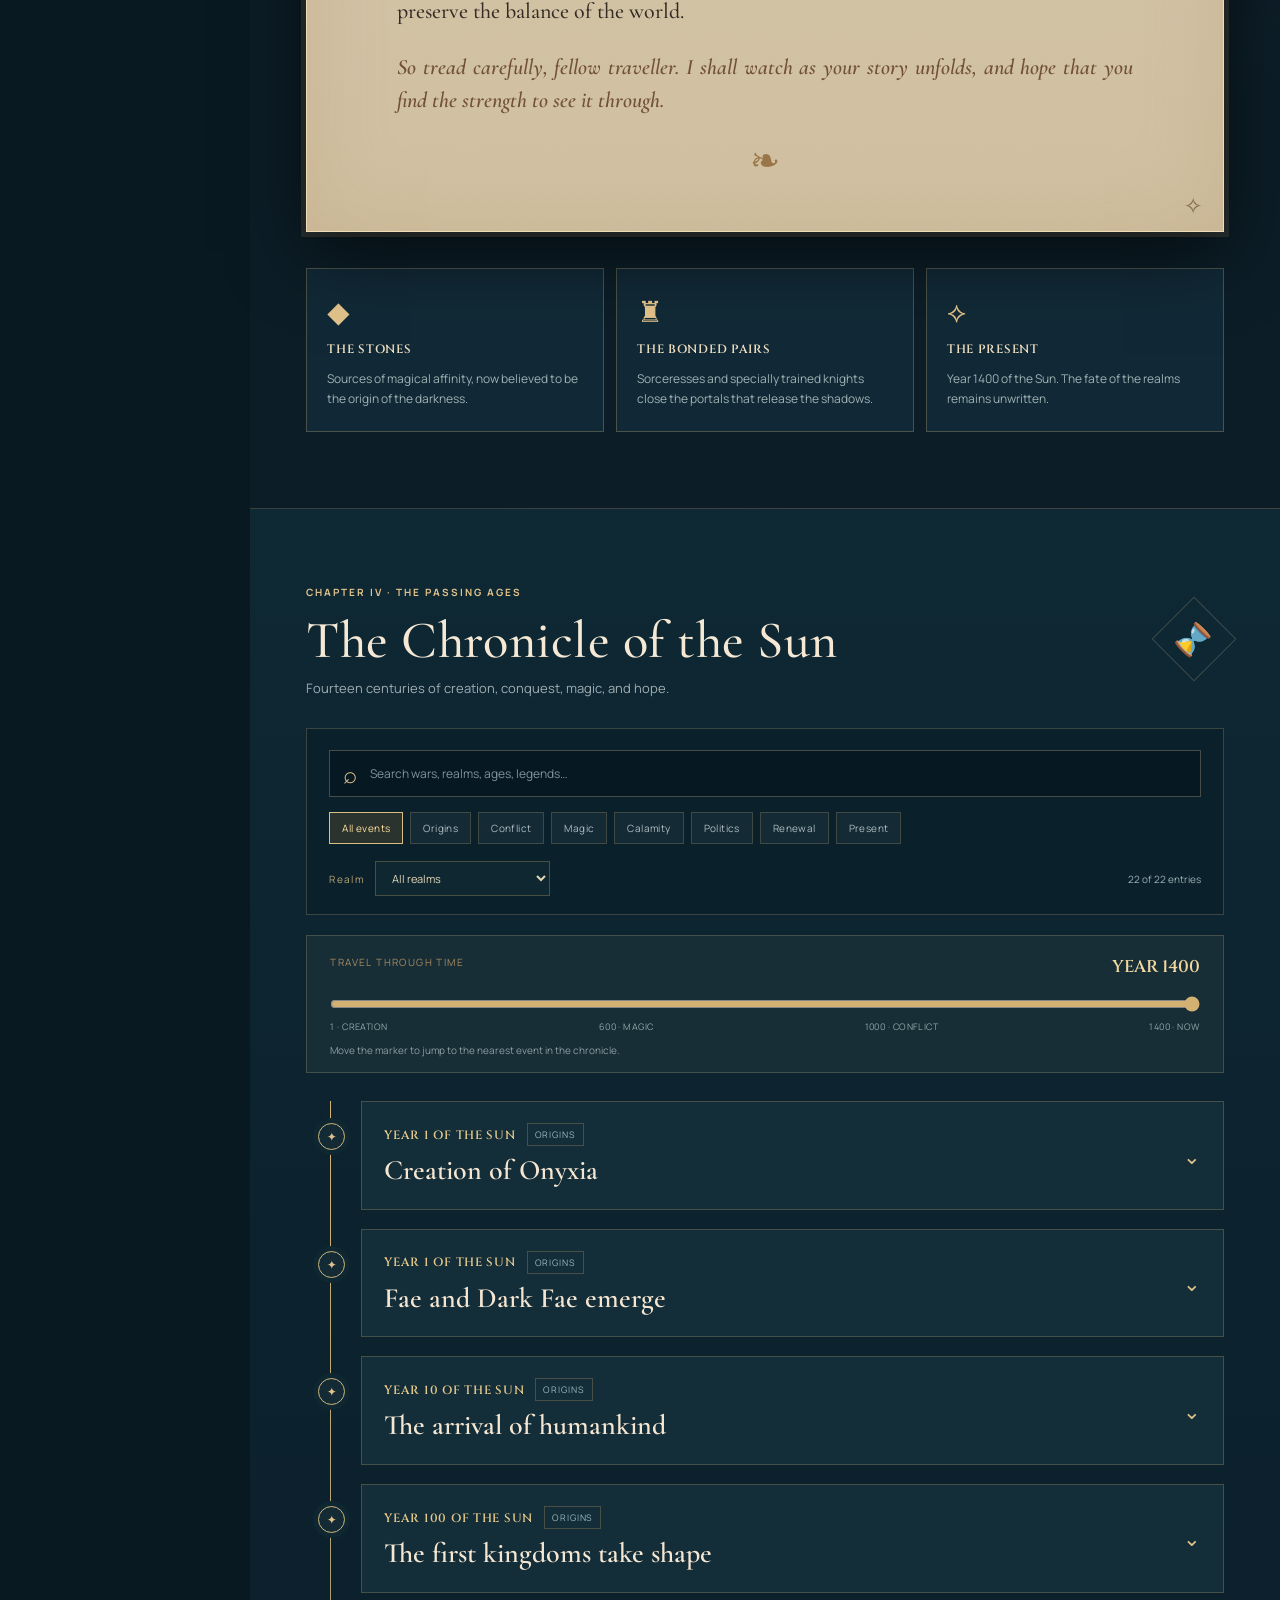
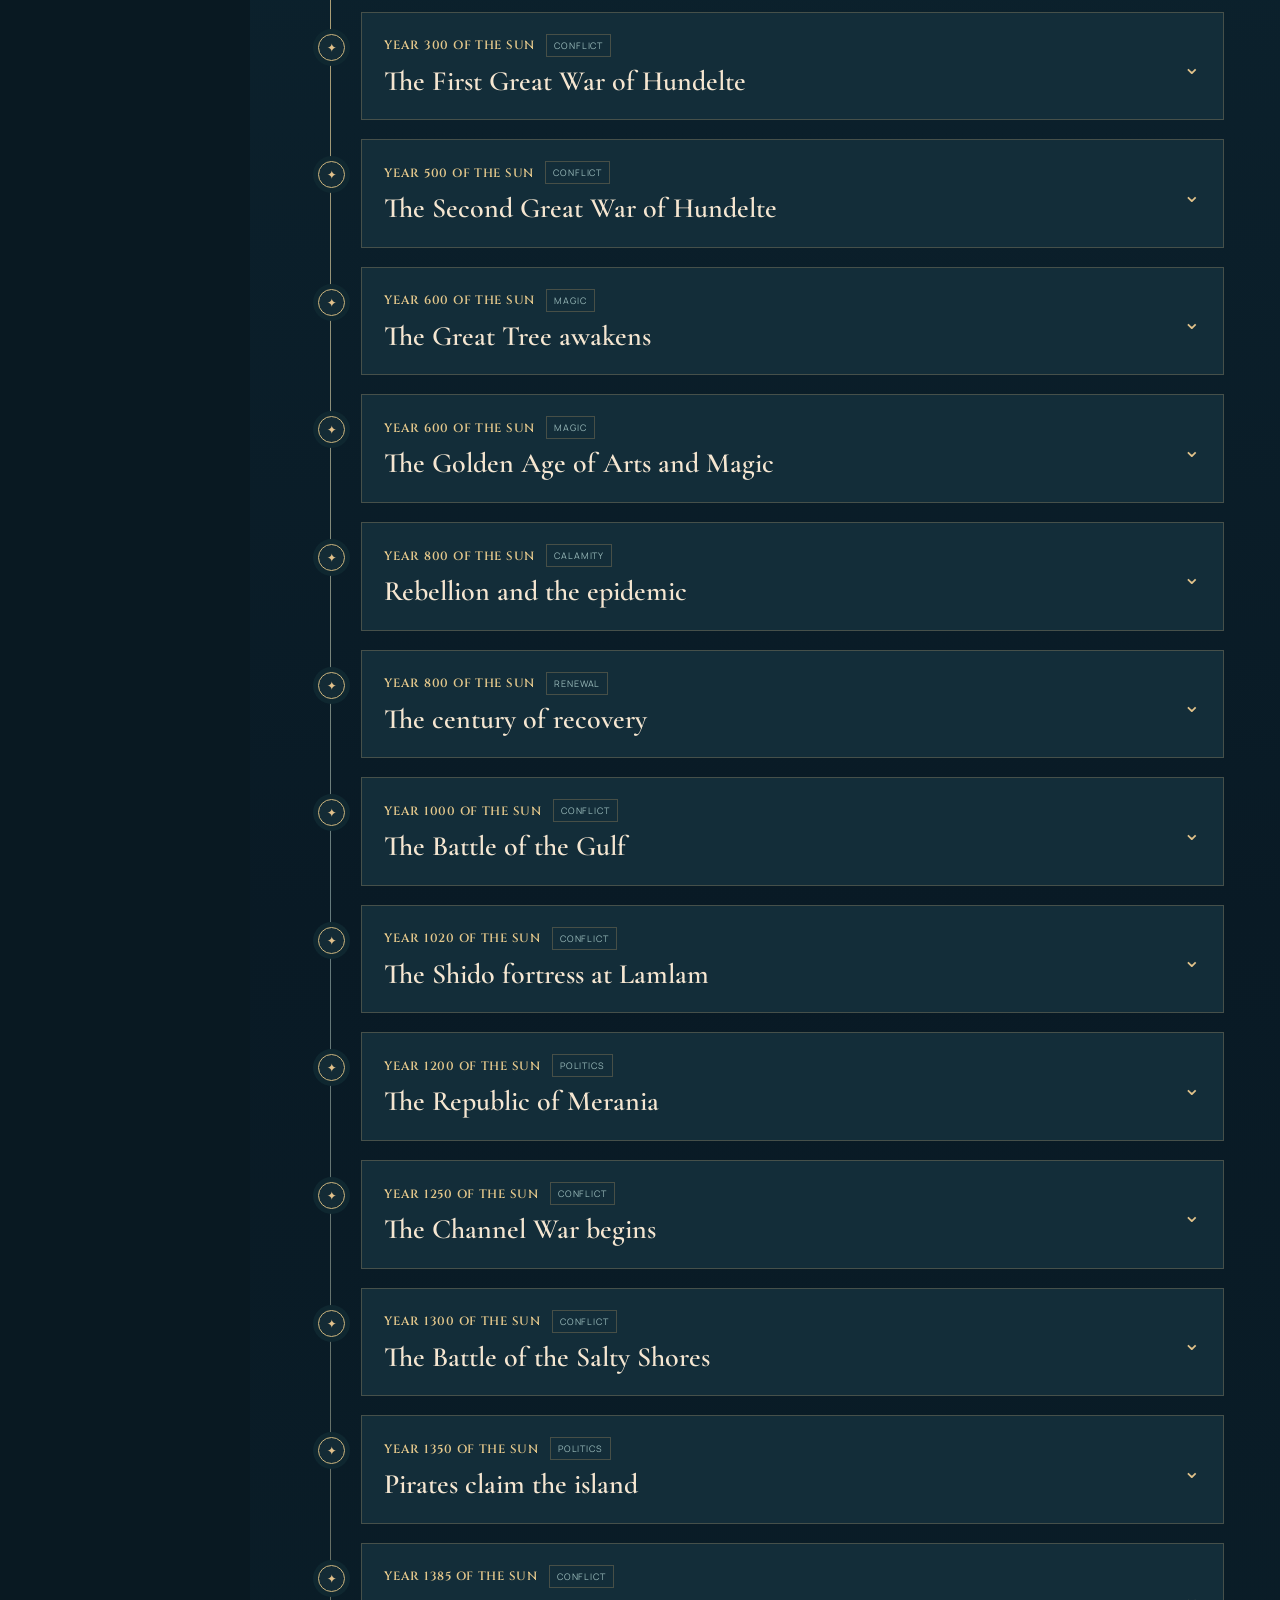
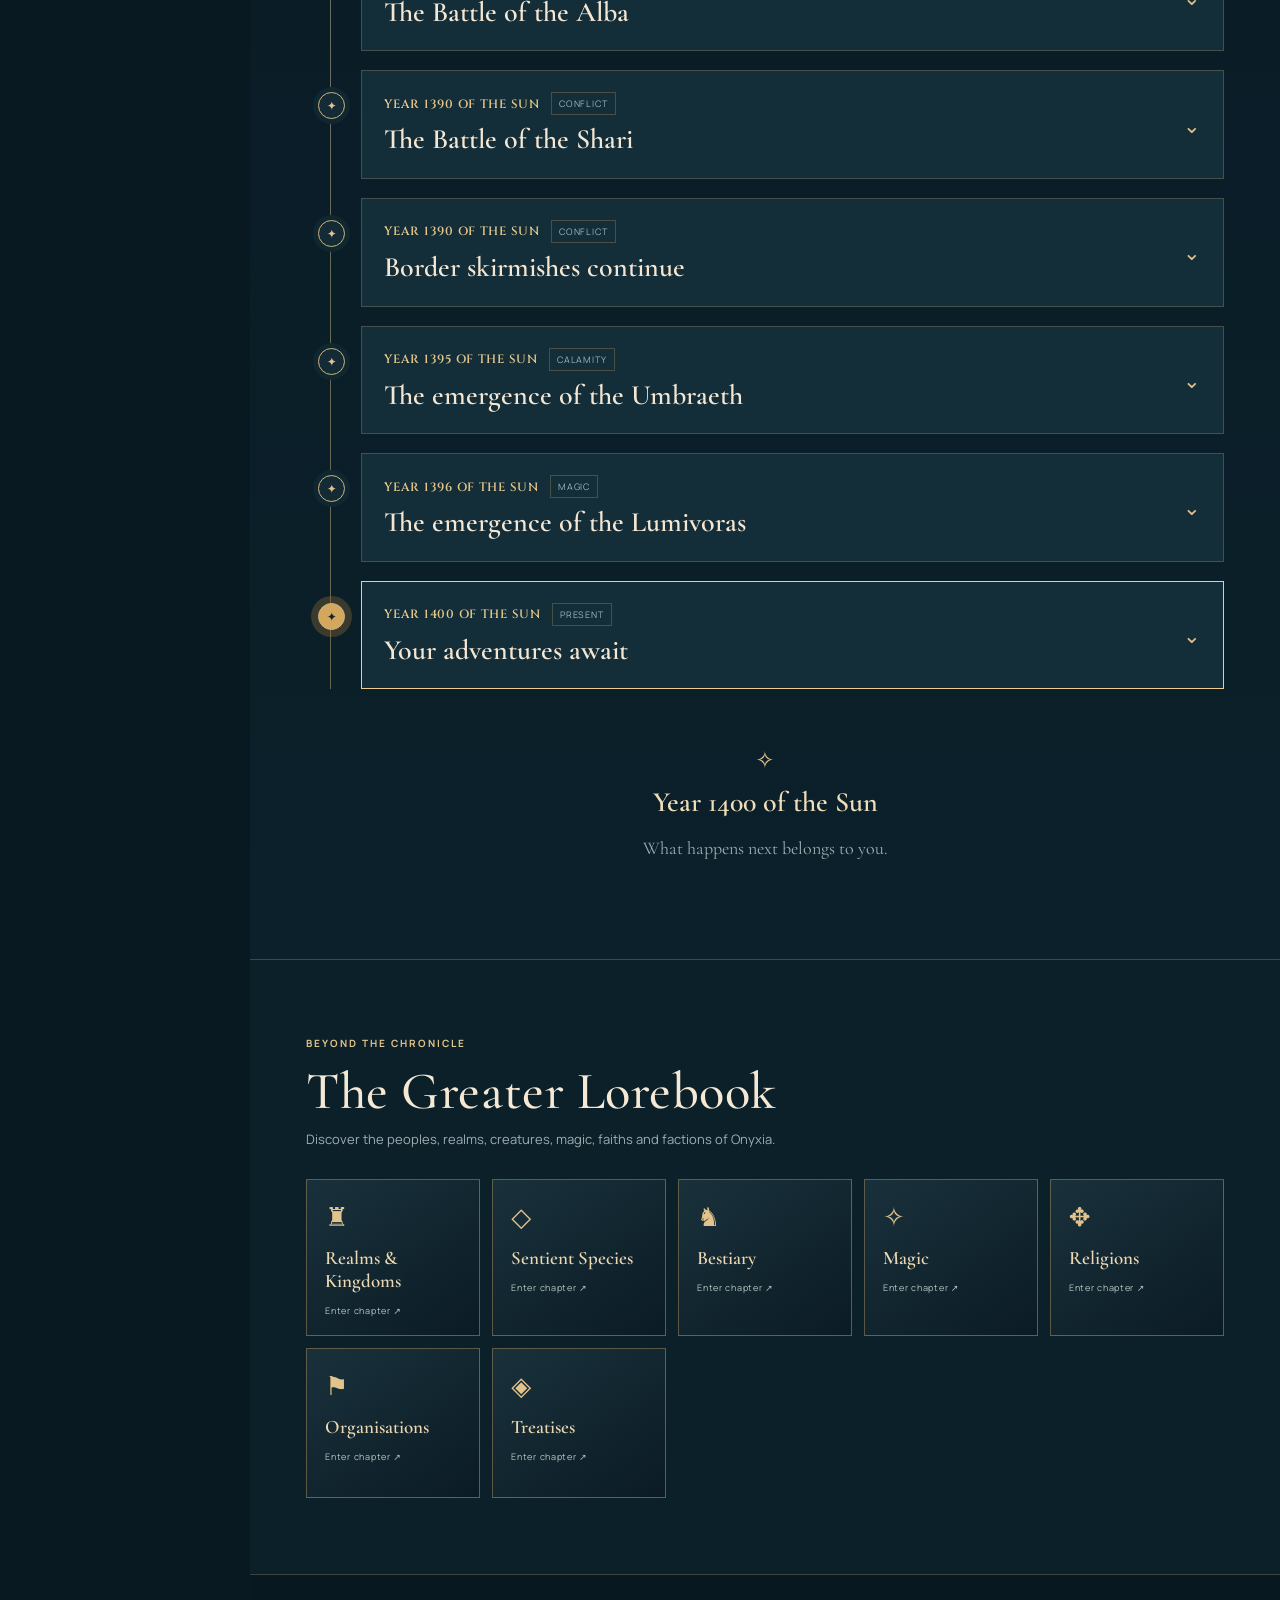
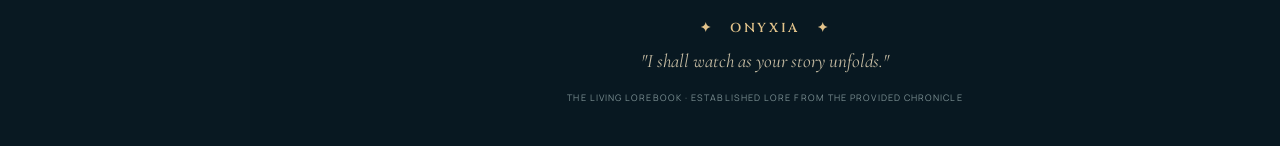
==== commit 62e10412: "Fix Chrome blurry atlas zoom by rasterising at true image display size" ====
--- a/index.html
+++ b/index.html
@@ -9,7 +9,7 @@
   <link rel="preconnect" href="https://fonts.googleapis.com" />
   <link rel="preconnect" href="https://fonts.gstatic.com" crossorigin />
   <link href="https://fonts.googleapis.com/css2?family=Cinzel:wght@400;500;600;700&family=Cormorant+Garamond:wght@400;500;600;700&family=Manrope:wght@400;500;600;700&display=swap" rel="stylesheet" />
-  <link rel="stylesheet" href="styles.css" /><link rel="stylesheet" href="lorebook.css" />
+  <link rel="stylesheet" href="styles.css?v=20261031-native-raster" /><link rel="stylesheet" href="lorebook.css" />
   <link rel="stylesheet" href="lorebook.css" />
   <link rel="icon" type="image/svg+xml" href="favicon.svg?v=20261031" />
 <link rel="alternate icon" type="image/x-icon" href="favicon.ico?v=20261031" />
@@ -95,6 +95,6 @@
       <footer class="footer"><span>✦ &nbsp; ONYXIA &nbsp; ✦</span><p>"I shall watch as your story unfolds."</p><small>THE LIVING LOREBOOK · ESTABLISHED LORE FROM THE PROVIDED CHRONICLE</small></footer>
     </main>
   </div>
-  <script src="lore-data.js"></script><script src="app.js"></script>
+  <script src="lore-data.js"></script><script src="app.js?v=20261031-native-raster"></script>
 </body>
 </html>
--- a/styles.css
+++ b/styles.css
@@ -2,14 +2,14 @@
 *{box-sizing:border-box}html{scroll-behavior:smooth;scroll-padding-top:64px}body{margin:0;background:var(--night);color:var(--cream);font-family:var(--font-ui)}button,input,select{font:inherit}button{cursor:pointer}a{color:inherit;text-decoration:none}button:focus-visible,input:focus-visible,select:focus-visible,a:focus-visible{outline:2px solid var(--gold-strong);outline-offset:3px}[hidden]{display:none!important}::selection{background:#bd9551;color:#061923}
 .app-shell{min-height:100vh}.sidebar{position:fixed;inset:0 auto 0 0;width:var(--sidebar);background:linear-gradient(160deg,#0b1e27,#08151f 80%);z-index:25;border-right:1px solid rgba(215,188,128,.22);display:flex;flex-direction:column;padding:36px 20px 25px;box-shadow:10px 0 40px #04141a44}.brand{display:flex;align-items:center;gap:12px;margin:2px 7px 24px}.brand-sigil{width:40px;height:40px;display:grid;place-items:center;border:1px solid var(--gold-dim);color:var(--gold);transform:rotate(45deg);font-size:22px;flex-shrink:0}.brand-sigil::first-letter{transform:rotate(-45deg)}.brand-name{font-family:var(--font-decor);font-weight:700;letter-spacing:.16em;font-size:21px;color:var(--gold-strong);line-height:1}.brand-name small{display:block;margin-top:8px;font:9px var(--font-ui);letter-spacing:.16em;color:var(--muted);white-space:nowrap}.sidebar-rule{height:1px;margin:0 7px 30px;background:linear-gradient(90deg,transparent,var(--gold-dim),transparent)}.sidebar-rule.dim{margin:30px 7px}.nav-title{font-size:10px;letter-spacing:.21em;color:#8b9a9d;margin:0 14px 16px;text-transform:uppercase;font-weight:700}.chapter-nav{display:grid;gap:6px}.nav-link{min-height:48px;display:flex;align-items:center;gap:13px;padding:0 13px;color:#c6c8c3;font-size:12px;border:1px solid transparent;border-radius:3px;transition:.2s}.nav-link:hover,.nav-link.active{background:#b4976318;border-color:#b497634a;color:var(--gold-strong)}.nav-icon{color:var(--gold-dim);font-size:18px;width:18px;text-align:center}.nav-index{margin-left:auto;font-size:9px;color:#77878a}.future-chapters{display:grid;gap:18px;padding:3px 15px;color:#728188;font-size:11px}.sidebar-bottom{margin-top:auto;display:flex;align-items:center;gap:12px;padding:17px 11px 0;border-top:1px solid var(--line);font-size:9px;letter-spacing:.11em;line-height:1.9;color:#8d9c9f}.sidebar-bottom strong{font:600 11px var(--font-decor);color:var(--gold);letter-spacing:.02em}.orb{width:30px;height:30px;border-radius:50%;display:inline-block;flex-shrink:0;background:radial-gradient(circle at 35% 30%,#ffe0ac 0%,#aa7043 22%,#211c2b 53%,#080c14 76%);box-shadow:0 0 12px #dca87065}
 .main-content{margin-left:var(--sidebar);min-width:0}.topbar{height:57px;display:flex;align-items:center;justify-content:space-between;padding:0 clamp(24px,4.4vw,76px);border-bottom:1px solid var(--line);font-size:10px;letter-spacing:.24em;color:#a6b0b0;background:#0b1b25}.github-link{letter-spacing:.06em;color:var(--gold);font-size:11px}.github-link span{margin-left:7px}.mobile-menu{display:none;color:var(--gold);background:transparent;border:0;font-size:23px}.hero{min-height:390px;display:flex;align-items:center;flex-direction:column;justify-content:center;text-align:center;position:relative;overflow:hidden;padding:56px 25px 65px;background:radial-gradient(ellipse at 50% 55%,#31525b82 0%,#102e3b99 33%,#081b28ee 70%),linear-gradient(0deg,#071b25,#133842);border-bottom:1px solid var(--line)}.hero:before{content:"";position:absolute;inset:0;background-image:radial-gradient(1px 1px at 10% 20%,#e9dbafbb 98%,transparent),radial-gradient(1px 1px at 85% 33%,#e9dbafaa 98%,transparent),radial-gradient(2px 2px at 61% 77%,#fff3c255 98%,transparent),radial-gradient(1px 1px at 30% 65%,#efe8c488 98%,transparent);background-size:300px 230px,250px 190px,410px 300px,440px 330px;opacity:.55;pointer-events:none}.hero:after{content:"";pointer-events:none;position:absolute;inset:24px;border:1px solid #d0b47c2a}.hero>*{position:relative;z-index:1}.hero-decoration{font-size:17px;letter-spacing:9px;color:#b79d6f;margin-bottom:14px}.eyebrow,.section-kicker,.mini-label{font-size:10px;letter-spacing:.2em;color:var(--gold);font-weight:700}.hero h1{margin:10px 0 0;font:600 clamp(65px,9vw,124px)/1.05 var(--font-decor);letter-spacing:.13em;text-shadow:0 5px 35px #0008}.hero h1 span{color:var(--gold)}.hero-tagline{font:500 clamp(18px,2.5vw,25px)/1.35 var(--font-literary);color:#d1d6d3;margin:14px 0}.hero-divider{display:flex;align-items:center;gap:16px;color:var(--gold-dim);width:230px;margin:11px 0 22px}.hero-divider i{height:1px;flex:1;background:var(--gold-dim)}.primary-cta{border:1px solid #d1b87e7a;padding:12px 19px;color:var(--gold-strong);font:600 11px var(--font-decor);letter-spacing:.07em;transition:.2s}.primary-cta:hover{background:#ddc08c1d}.primary-cta span{margin-left:10px}
-.content-section{padding:70px clamp(24px,4.4vw,76px) 76px;border-bottom:1px solid var(--line);scroll-margin-top:0}.section-heading{display:flex;align-items:center;justify-content:space-between;gap:20px;margin-bottom:29px}.section-heading h2{font:500 clamp(32px,4.1vw,54px)/1.18 var(--font-literary);letter-spacing:.01em;margin:9px 0 5px;color:#f5e8d5}.section-heading p{margin:0;color:#9fadb1;font-size:13px;line-height:1.7}.section-seal{width:60px;height:60px;border:1px solid var(--line);color:var(--gold-dim);display:grid;place-items:center;font-size:29px;transform:rotate(45deg);flex-shrink:0}.atlas-frame{background:#061c23;box-shadow:0 20px 58px #010e16a6;border:1px solid #9b855c75}.atlas-topline,.atlas-bottombar{display:flex;align-items:center;justify-content:space-between;gap:12px;padding:12px 17px;font-size:10px;color:#c1b89d;letter-spacing:.10em;background:#0d222b}.atlas-topline{border-bottom:1px solid var(--line)}.atlas-hint{color:#8ea6a8;font-size:10px;letter-spacing:0}.live-gem{display:inline-block;width:6px;height:6px;background:#d9bd7e;box-shadow:0 0 9px #d9bd7e;margin-right:7px;border-radius:50%}.atlas-viewport{height:clamp(350px,49vw,670px);position:relative;overflow:hidden;touch-action:none;cursor:grab;background:radial-gradient(ellipse,#195861 5%,#042b37 80%);user-select:none;isolation:isolate}.atlas-viewport.dragging{cursor:grabbing}.atlas-stage{position:absolute;left:0;top:0;width:1735px;height:911px;transform-origin:0 0;will-change:transform;backface-visibility:hidden}.atlas-stage img{display:block;width:1735px;height:911px;max-width:none;pointer-events:none;image-rendering:auto;backface-visibility:hidden}.realm-layer{position:absolute;inset:0}.realm-pin{position:absolute;transform:translate(-50%,-50%);width:19px;height:19px;padding:0;border:1.5px solid #ffe4a5;border-radius:50%;background:#283747d9;color:#ffde98;box-shadow:0 0 0 5px #040d145e,0 0 16px #d7b26090;display:grid;place-items:center;font-size:13px;line-height:1;transition:box-shadow .2s,background .2s;z-index:2}.realm-pin:after{content:'✦';font-size:12px}.realm-pin:hover,.realm-pin.selected{background:#d3a65c;color:#081921;box-shadow:0 0 0 7px #e9be6659,0 0 19px #e1c481;z-index:5}.realm-pin[hidden]{display:none}.atlas-empty{position:absolute;inset:0;display:grid;place-content:center;text-align:center;padding:28px;background:#112832;color:var(--paper);z-index:4;line-height:1.7}.map-tools{position:absolute;right:16px;bottom:17px;z-index:8;display:grid;gap:5px}.map-tools button{width:38px;height:38px;border:1px solid #e0c79289;background:#0b1a24dd;color:#f8e7c0;font-size:23px;line-height:1;box-shadow:0 3px 8px #0004}.map-tools button:hover{background:#725e3f}.map-compass{position:absolute;top:18px;right:18px;z-index:6;display:grid;place-items:center;width:51px;height:51px;color:#f3d6a0;border:1px solid #bfa06e9c;background:#081c28ba;border-radius:50%;font-size:25px}.map-compass span{position:absolute;top:3px;font:700 9px var(--font-ui)}.map-scale{position:absolute;bottom:18px;left:17px;z-index:5;background:#071a24bf;border:1px solid #d9bd8854;padding:7px 11px;color:#f0d4a1;font-size:10px}.atlas-bottombar{min-height:46px;border-top:1px solid var(--line);letter-spacing:0}.atlas-status{font-size:11px;color:#aab7b4}.toggle-markers{display:flex;align-items:center;gap:8px;cursor:pointer;white-space:nowrap;color:#d5c5a6;font-size:11px}.toggle-markers input{accent-color:#c6a368}.realm-card{margin-top:18px;padding:19px 23px 17px;background:linear-gradient(135deg,#182f39,#0c212d);border:1px solid var(--line);border-left:3px solid var(--gold)}.realm-card-head,.realm-card-actions{display:flex;align-items:center;justify-content:space-between;gap:10px}.realm-card-head h3{font:600 29px var(--font-literary);margin:5px 0 2px}.realm-card-head button{background:transparent;border:0;color:#e3c791;font-size:26px}.realm-card p{color:#c1cbc8;line-height:1.8;font-size:13px;max-width:740px}.text-action{background:transparent;color:var(--gold-strong);border:0;padding:7px 0;font:600 11px var(--font-ui)}.text-action span{margin-left:6px}.realm-card-actions span{font-size:10px;color:#899b9d}.realm-directory{display:flex;flex-wrap:wrap;gap:8px;margin-top:19px}.realm-directory button{color:#c3cdc9;border:1px solid #baa37552;background:#13303b;padding:9px 12px;font:500 11px var(--font-ui);transition:.2s}.realm-directory button:hover,.realm-directory button.active{background:#89704244;color:#ffe5b5;border-color:#dcb979}
+.content-section{padding:70px clamp(24px,4.4vw,76px) 76px;border-bottom:1px solid var(--line);scroll-margin-top:0}.section-heading{display:flex;align-items:center;justify-content:space-between;gap:20px;margin-bottom:29px}.section-heading h2{font:500 clamp(32px,4.1vw,54px)/1.18 var(--font-literary);letter-spacing:.01em;margin:9px 0 5px;color:#f5e8d5}.section-heading p{margin:0;color:#9fadb1;font-size:13px;line-height:1.7}.section-seal{width:60px;height:60px;border:1px solid var(--line);color:var(--gold-dim);display:grid;place-items:center;font-size:29px;transform:rotate(45deg);flex-shrink:0}.atlas-frame{background:#061c23;box-shadow:0 20px 58px #010e16a6;border:1px solid #9b855c75}.atlas-topline,.atlas-bottombar{display:flex;align-items:center;justify-content:space-between;gap:12px;padding:12px 17px;font-size:10px;color:#c1b89d;letter-spacing:.10em;background:#0d222b}.atlas-topline{border-bottom:1px solid var(--line)}.atlas-hint{color:#8ea6a8;font-size:10px;letter-spacing:0}.live-gem{display:inline-block;width:6px;height:6px;background:#d9bd7e;box-shadow:0 0 9px #d9bd7e;margin-right:7px;border-radius:50%}.atlas-viewport{height:clamp(350px,49vw,670px);position:relative;overflow:hidden;touch-action:none;cursor:grab;background:radial-gradient(ellipse,#195861 5%,#042b37 80%);user-select:none;isolation:isolate}.atlas-viewport.dragging{cursor:grabbing}.atlas-stage{position:absolute;left:0;top:0;width:1735px;height:911px;transform:none;will-change:auto}.atlas-stage img{display:block;width:100%;height:100%;max-width:none;pointer-events:none;image-rendering:auto}.realm-layer{position:absolute;inset:0}.realm-pin{position:absolute;transform:translate(-50%,-50%);width:19px;height:19px;padding:0;border:1.5px solid #ffe4a5;border-radius:50%;background:#283747d9;color:#ffde98;box-shadow:0 0 0 5px #040d145e,0 0 16px #d7b26090;display:grid;place-items:center;font-size:13px;line-height:1;transition:box-shadow .2s,background .2s;z-index:2}.realm-pin:after{content:'✦';font-size:12px}.realm-pin:hover,.realm-pin.selected{background:#d3a65c;color:#081921;box-shadow:0 0 0 7px #e9be6659,0 0 19px #e1c481;z-index:5}.realm-pin[hidden]{display:none}.atlas-empty{position:absolute;inset:0;display:grid;place-content:center;text-align:center;padding:28px;background:#112832;color:var(--paper);z-index:4;line-height:1.7}.map-tools{position:absolute;right:16px;bottom:17px;z-index:8;display:grid;gap:5px}.map-tools button{width:38px;height:38px;border:1px solid #e0c79289;background:#0b1a24dd;color:#f8e7c0;font-size:23px;line-height:1;box-shadow:0 3px 8px #0004}.map-tools button:hover{background:#725e3f}.map-compass{position:absolute;top:18px;right:18px;z-index:6;display:grid;place-items:center;width:51px;height:51px;color:#f3d6a0;border:1px solid #bfa06e9c;background:#081c28ba;border-radius:50%;font-size:25px}.map-compass span{position:absolute;top:3px;font:700 9px var(--font-ui)}.map-scale{position:absolute;bottom:18px;left:17px;z-index:5;background:#071a24bf;border:1px solid #d9bd8854;padding:7px 11px;color:#f0d4a1;font-size:10px}.atlas-bottombar{min-height:46px;border-top:1px solid var(--line);letter-spacing:0}.atlas-status{font-size:11px;color:#aab7b4}.toggle-markers{display:flex;align-items:center;gap:8px;cursor:pointer;white-space:nowrap;color:#d5c5a6;font-size:11px}.toggle-markers input{accent-color:#c6a368}.realm-card{margin-top:18px;padding:19px 23px 17px;background:linear-gradient(135deg,#182f39,#0c212d);border:1px solid var(--line);border-left:3px solid var(--gold)}.realm-card-head,.realm-card-actions{display:flex;align-items:center;justify-content:space-between;gap:10px}.realm-card-head h3{font:600 29px var(--font-literary);margin:5px 0 2px}.realm-card-head button{background:transparent;border:0;color:#e3c791;font-size:26px}.realm-card p{color:#c1cbc8;line-height:1.8;font-size:13px;max-width:740px}.text-action{background:transparent;color:var(--gold-strong);border:0;padding:7px 0;font:600 11px var(--font-ui)}.text-action span{margin-left:6px}.realm-card-actions span{font-size:10px;color:#899b9d}.realm-directory{display:flex;flex-wrap:wrap;gap:8px;margin-top:19px}.realm-directory button{color:#c3cdc9;border:1px solid #baa37552;background:#13303b;padding:9px 12px;font:500 11px var(--font-ui);transition:.2s}.realm-directory button:hover,.realm-directory button.active{background:#89704244;color:#ffe5b5;border-color:#dcb979}
 .manuscript-section{background:linear-gradient(180deg,#0b1b23,#102934 64%,#0b202a)}.story-paper{position:relative;max-width:960px;margin:0 auto;padding:clamp(26px,5vw,72px) clamp(28px,7vw,94px) 48px;background:linear-gradient(#e9dcc0ed,#dfccaaed),repeating-linear-gradient(24deg,transparent 0px,transparent 4px,#846c3c0d 5px,#0000 7px);color:#342c24;border:1px solid #eddcb5;outline:5px solid #876e4a30;box-shadow:0 20px 68px #0009,inset 0 0 85px #9b754729}.paper-corner{position:absolute;font-size:23px;color:#856f4e}.paper-corner-a{top:12px;left:20px}.paper-corner-b{bottom:10px;right:20px}.story-heading{text-align:center;font:600 14px var(--font-decor);color:#665037;letter-spacing:.32em;margin-bottom:26px}.story-prose p{font:500 22px/1.52 var(--font-literary);margin:0 0 22px;text-align:left}.story-prose p:first-child:first-letter{float:left;font:500 75px/.78 var(--font-decor);color:#8b6742;padding:6px 10px 0 0}.story-flourish{text-align:center;margin-top:6px;font:36px var(--font-literary);color:#9a7547}.plot-section{background:radial-gradient(ellipse at 90% 20%,#482b4042,transparent 55%),#0c1d27}.plot-feature{display:flex;align-items:center;gap:26px;padding:24px 28px;border:1px solid #bda37370;background:#1d2933;margin:0 0 31px}.plot-feature-mark{color:#f3cc84;font-size:38px}.plot-feature p{font:500 27px var(--font-literary);margin:8px 0}.plot-feature small{font-size:10px;color:#9caaa9}.plot-copy{max-width:930px;column-count:1}.plot-copy p{font:500 22px/1.52 var(--font-literary);margin:0 0 20px;color:#d7d6cc}.plot-copy p:last-child{color:var(--gold);font-style:italic}.plot-facts{display:grid;grid-template-columns:repeat(3,minmax(0,1fr));gap:12px;margin-top:36px}.plot-facts>div{padding:22px 20px;border:1px solid #c2ab7552;background:#112936}.fact-symbol{color:var(--gold);font-size:29px;display:block;margin-bottom:10px}.plot-facts strong{display:block;color:#f2e1c1;font:600 12px var(--font-decor);letter-spacing:.06em}.plot-facts p{font-size:12px;color:#9fb2b3;line-height:1.7;margin-bottom:0}
 .timeline-section{background:linear-gradient(180deg,#0e2834,#091a25 55%,#0b202a)}.chronicle-controls{border:1px solid var(--line);background:#0a202b;padding:21px 22px 18px;margin-bottom:20px}.search-shell{display:flex;align-items:center;gap:11px;padding:0 13px;border:1px solid #ab9d8063;background:#061822;color:var(--gold);font-size:24px}.search-shell input{height:45px;outline:0;background:transparent;border:0;color:#f5e5c9;width:100%;min-width:0;font-size:12px}.search-shell input::placeholder{color:#80949c}.filter-chips{display:flex;flex-wrap:wrap;gap:7px;margin-top:15px}.filter-chips button{border:1px solid #b69b6946;background:#142b36;padding:8px 12px;color:#aebcc0;font-size:10px;letter-spacing:.04em}.filter-chips button:hover,.filter-chips button.selected{border-color:#ddbd80;color:#ffdf9f;background:#87693942}.regional-row{display:flex;align-items:center;gap:11px;margin-top:17px}.regional-row label{font-size:10px;letter-spacing:.13em;color:#bba577}.regional-row select{min-width:175px;max-width:55%;border:1px solid #b69b6959;background:#0f2730;color:#e2d6b8;padding:8px 12px;font-size:11px}.regional-row #eventCount{margin-left:auto;font-size:10px;color:#9db1b3}.year-scrubber{border:1px solid var(--line);padding:19px 23px 15px;margin-bottom:28px;background:#172e37}.scrubber-header,.scrubber-labels{display:flex;justify-content:space-between;gap:10px}.scrubber-header span{font-size:10px;color:var(--gold-dim);letter-spacing:.14em}.scrubber-header strong{color:var(--gold-strong);font:600 17px var(--font-decor)}#yearSlider{width:100%;margin:18px 0 8px;accent-color:#d3b173;cursor:pointer}.scrubber-labels{font-size:9px;color:#91a7a9;letter-spacing:.05em}.scrubber-help{margin:10px 0 0;font-size:10px;color:#8b9ea1}.timeline-container{position:relative;padding-left:55px;max-width:1000px;margin:auto}.timeline-container:before{content:"";position:absolute;left:24px;top:0;bottom:0;width:1px;background:linear-gradient(#d4b372,#667b7d,#d4b37277)}.timeline-item{position:relative;margin-bottom:19px}.timeline-item:before{content:"✦";position:absolute;left:-43px;top:22px;width:25px;height:25px;border:1px solid #ccb57e;border-radius:50%;background:#142b35;color:#e2c18b;display:grid;place-items:center;font-size:12px;box-shadow:0 0 0 5px #0f2730}.timeline-item.highlight:before{background:#d3a75d;color:#14232c;box-shadow:0 0 0 7px #9d713b55}.entry-card{border:1px solid #ac966d55;background:#132d39;overflow:hidden}.timeline-item.highlight .entry-card{border-color:#ebce8b}.entry-toggle{width:100%;text-align:left;display:flex;align-items:center;justify-content:space-between;gap:12px;padding:21px 22px;background:transparent;border:0;color:inherit}.entry-toggle:hover{background:#aa935b18}.entry-meta{display:flex;align-items:center;gap:11px;flex-wrap:wrap}.entry-year{font:600 12px var(--font-decor);letter-spacing:.06em;color:#e3c78b}.entry-type{font-size:9px;letter-spacing:.1em;border:1px solid #a18a615e;padding:4px 7px;color:#99b9b9;text-transform:uppercase}.entry-title{margin:8px 0 0;font:600 clamp(20px,2.5vw,28px)/1.2 var(--font-literary);color:#f5e6d1}.entry-chevron{font-size:21px;color:var(--gold);transition:transform .2s}.entry-toggle[aria-expanded="true"] .entry-chevron{transform:rotate(180deg)}.entry-details{padding:0 22px 21px;border-top:1px solid #b9a4722d}.entry-details p{font:500 20px/1.45 var(--font-literary);color:#cbd3cb;max-width:840px;margin:18px 0}.entry-regions{display:flex;align-items:center;flex-wrap:wrap;gap:7px}.entry-regions button{background:#39463d66;border:1px solid #b4a07155;color:#ead2a9;padding:6px 9px;font-size:10px}.entry-regions button:hover{background:#92724366}.timeline-empty{padding:50px 25px;text-align:center;color:#9eacac;border:1px dashed var(--line)}.timeline-end{text-align:center;padding:35px 0 6px}.timeline-end>span{color:var(--gold);font-size:23px}.timeline-end h3{font:600 28px var(--font-literary);margin:10px 0 0;color:#efddb8}.timeline-end p{font:18px var(--font-literary);color:#98afb3}.footer{padding:40px 24px;text-align:center;background:#081821}.footer>span{font:600 13px var(--font-decor);letter-spacing:.2em;color:var(--gold)}.footer p{font:italic 19px var(--font-literary);color:#c7bda4;margin:12px 0}.footer small{font-size:9px;letter-spacing:.12em;color:#7b8f92}
 @media(max-width:1040px){:root{--sidebar:220px}.sidebar{padding-inline:13px}.content-section{padding-inline:30px}.plot-facts{gap:8px}.plot-facts>div{padding:17px 15px}}
 @media(max-width:800px){:root{--sidebar:0px}.sidebar{transform:translateX(-102%);transition:transform .25s;width:250px}.sidebar.open{transform:translateX(0)}.main-content{margin-left:0}.mobile-menu{display:inline-block}.topbar{padding-inline:21px;font-size:9px;gap:10px}.hero{min-height:360px}.hero h1{letter-spacing:.06em}.section-seal{width:43px;height:43px;font-size:22px}.plot-facts{grid-template-columns:1fr}.atlas-viewport{height:clamp(310px,58vw,490px)}}
 @media(max-width:530px){.hero{min-height:330px}.hero h1{font-size:62px}.hero-tagline br{display:none}.hero-tagline{font-size:20px}.content-section{padding:46px 17px 55px}.section-heading{align-items:flex-start}.section-seal{display:none}.atlas-topline{padding:10px 12px}.atlas-hint{display:none}.atlas-viewport{height:350px}.atlas-bottombar{padding:10px 12px;gap:5px}.atlas-status{font-size:10px}.toggle-markers{font-size:10px}.story-paper{padding:36px 24px}.story-prose p{font-size:20px}.plot-copy p{font-size:20px}.plot-feature{padding:18px;gap:13px}.plot-feature p{font-size:22px}.chronicle-controls{padding:13px}.regional-row{flex-wrap:wrap}.regional-row select{max-width:75%;min-width:130px}.regional-row #eventCount{width:100%;text-align:right}.year-scrubber{padding:16px}.scrubber-labels{font-size:8px}.scrubber-labels span:nth-child(2),.scrubber-labels span:nth-child(3){display:none}.timeline-container{padding-left:35px}.timeline-container:before{left:13px}.timeline-item:before{left:-33px;width:22px;height:22px}.entry-toggle{padding:16px 14px}.entry-details{padding:0 14px 17px}.entry-details p{font-size:19px}.footer small{font-size:8px}}
 @media(prefers-reduced-motion:reduce){html{scroll-behavior:auto}*,*::before,*::after{transition-duration:.01ms!important;animation-duration:.01ms!important}}
-.realm-pin{transform:translate(-50%,-50%) scale(var(--pin-scale,1));}
+.realm-pin{transform:translate(-50%,-50%);}
 
 /* Shared illuminated chapter presentation */
 .plot-story-paper{margin:0 auto;}
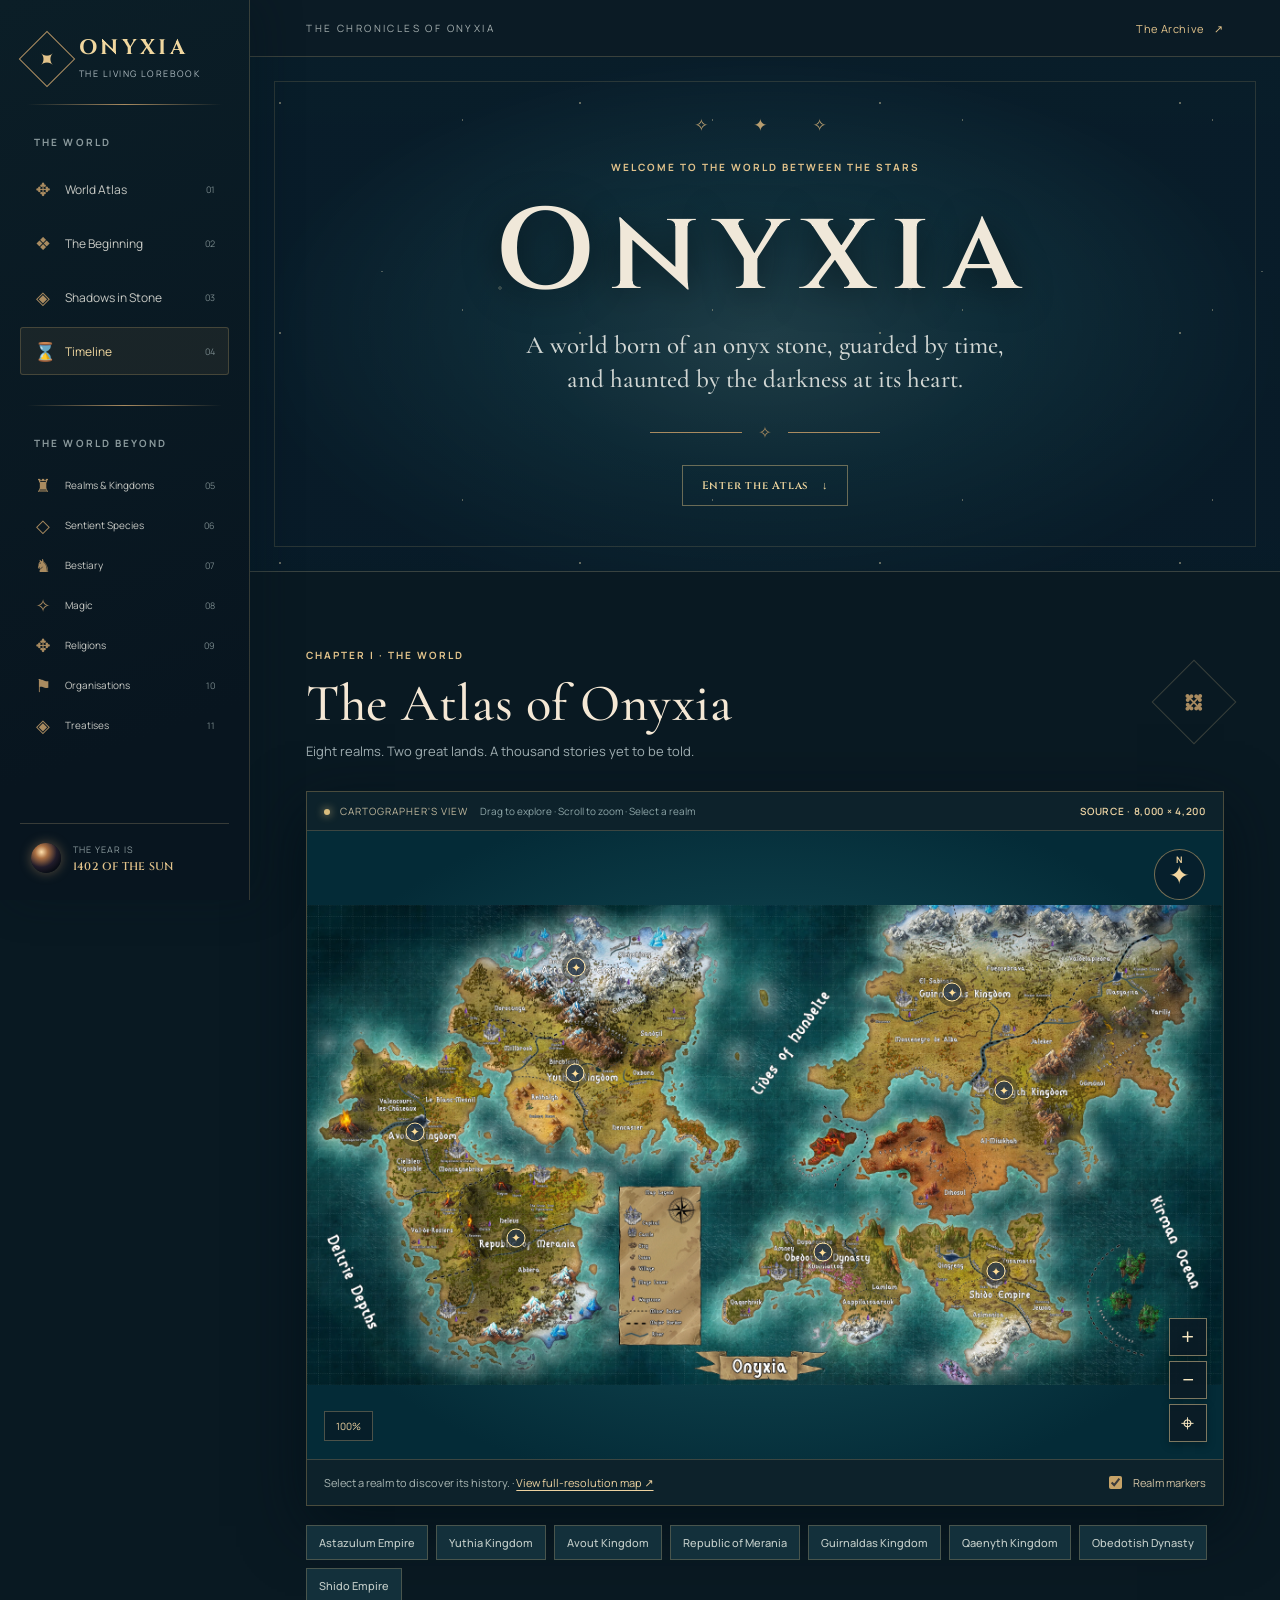
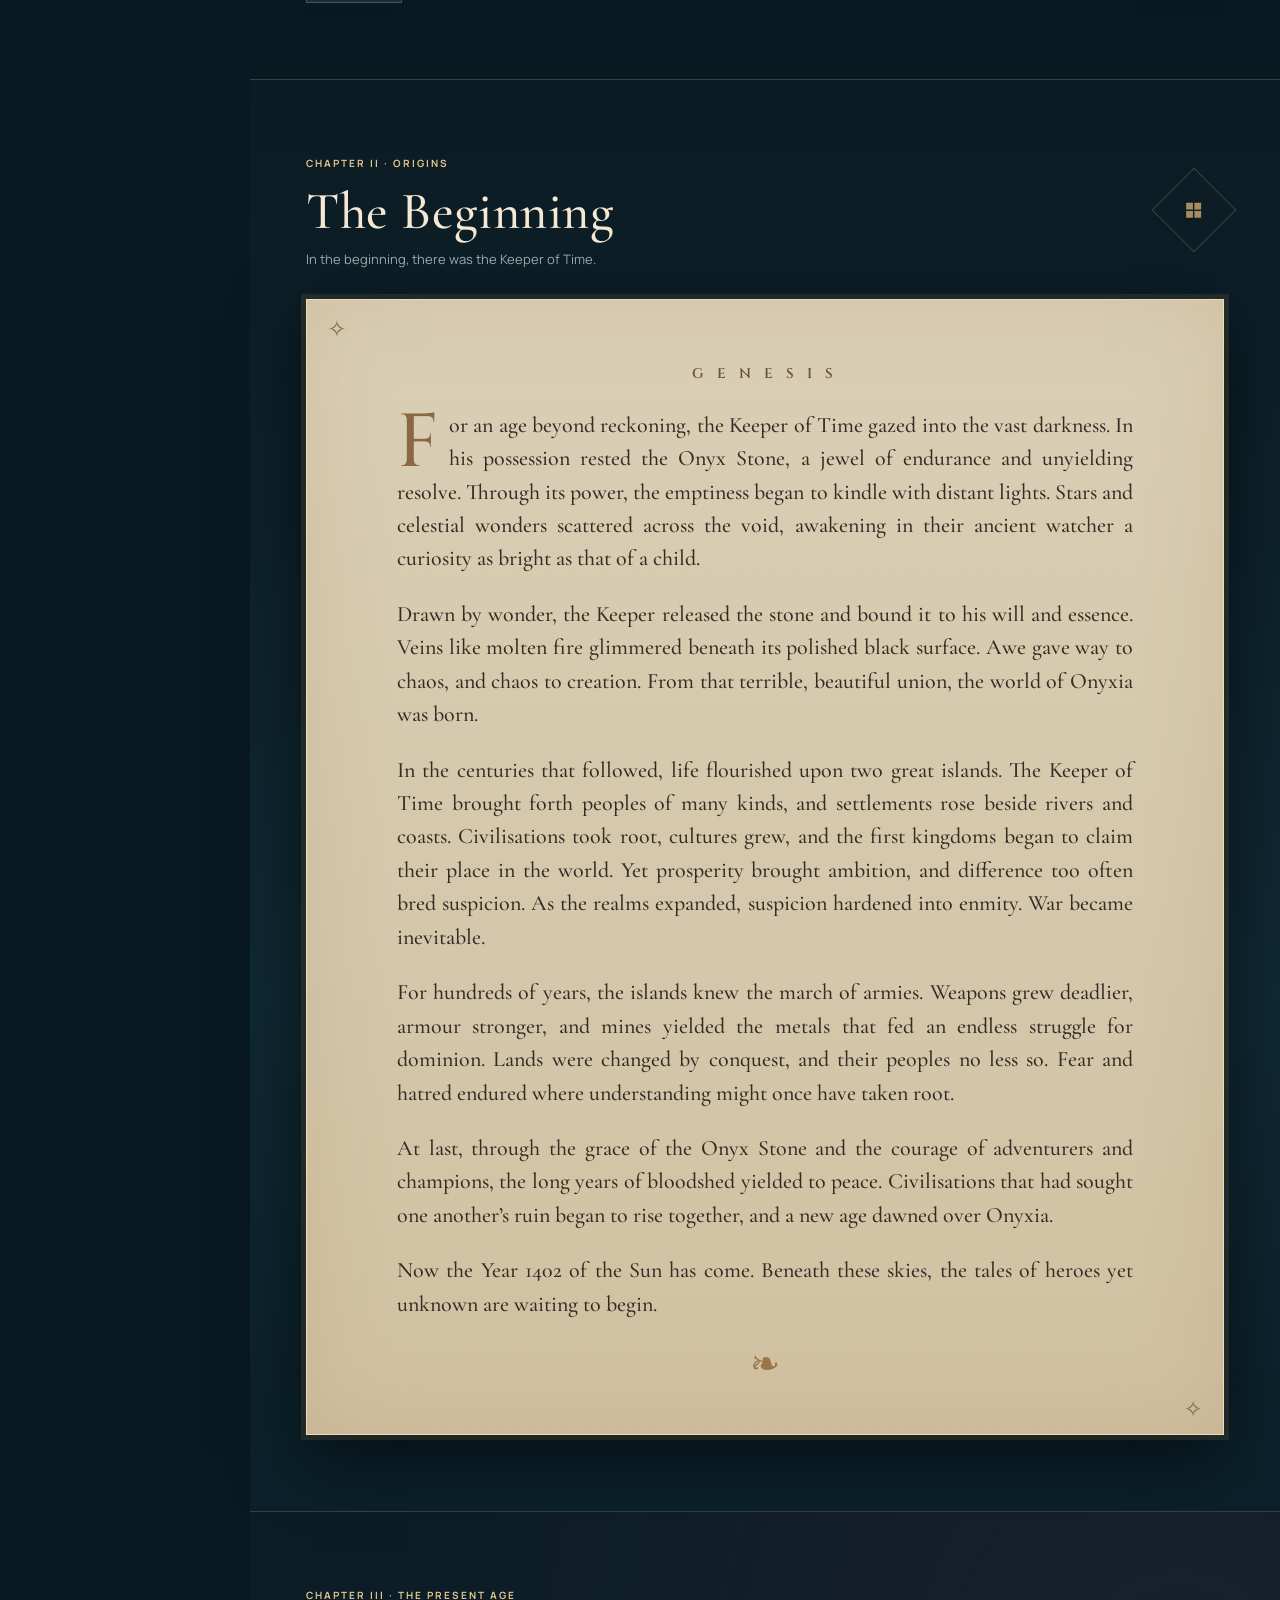
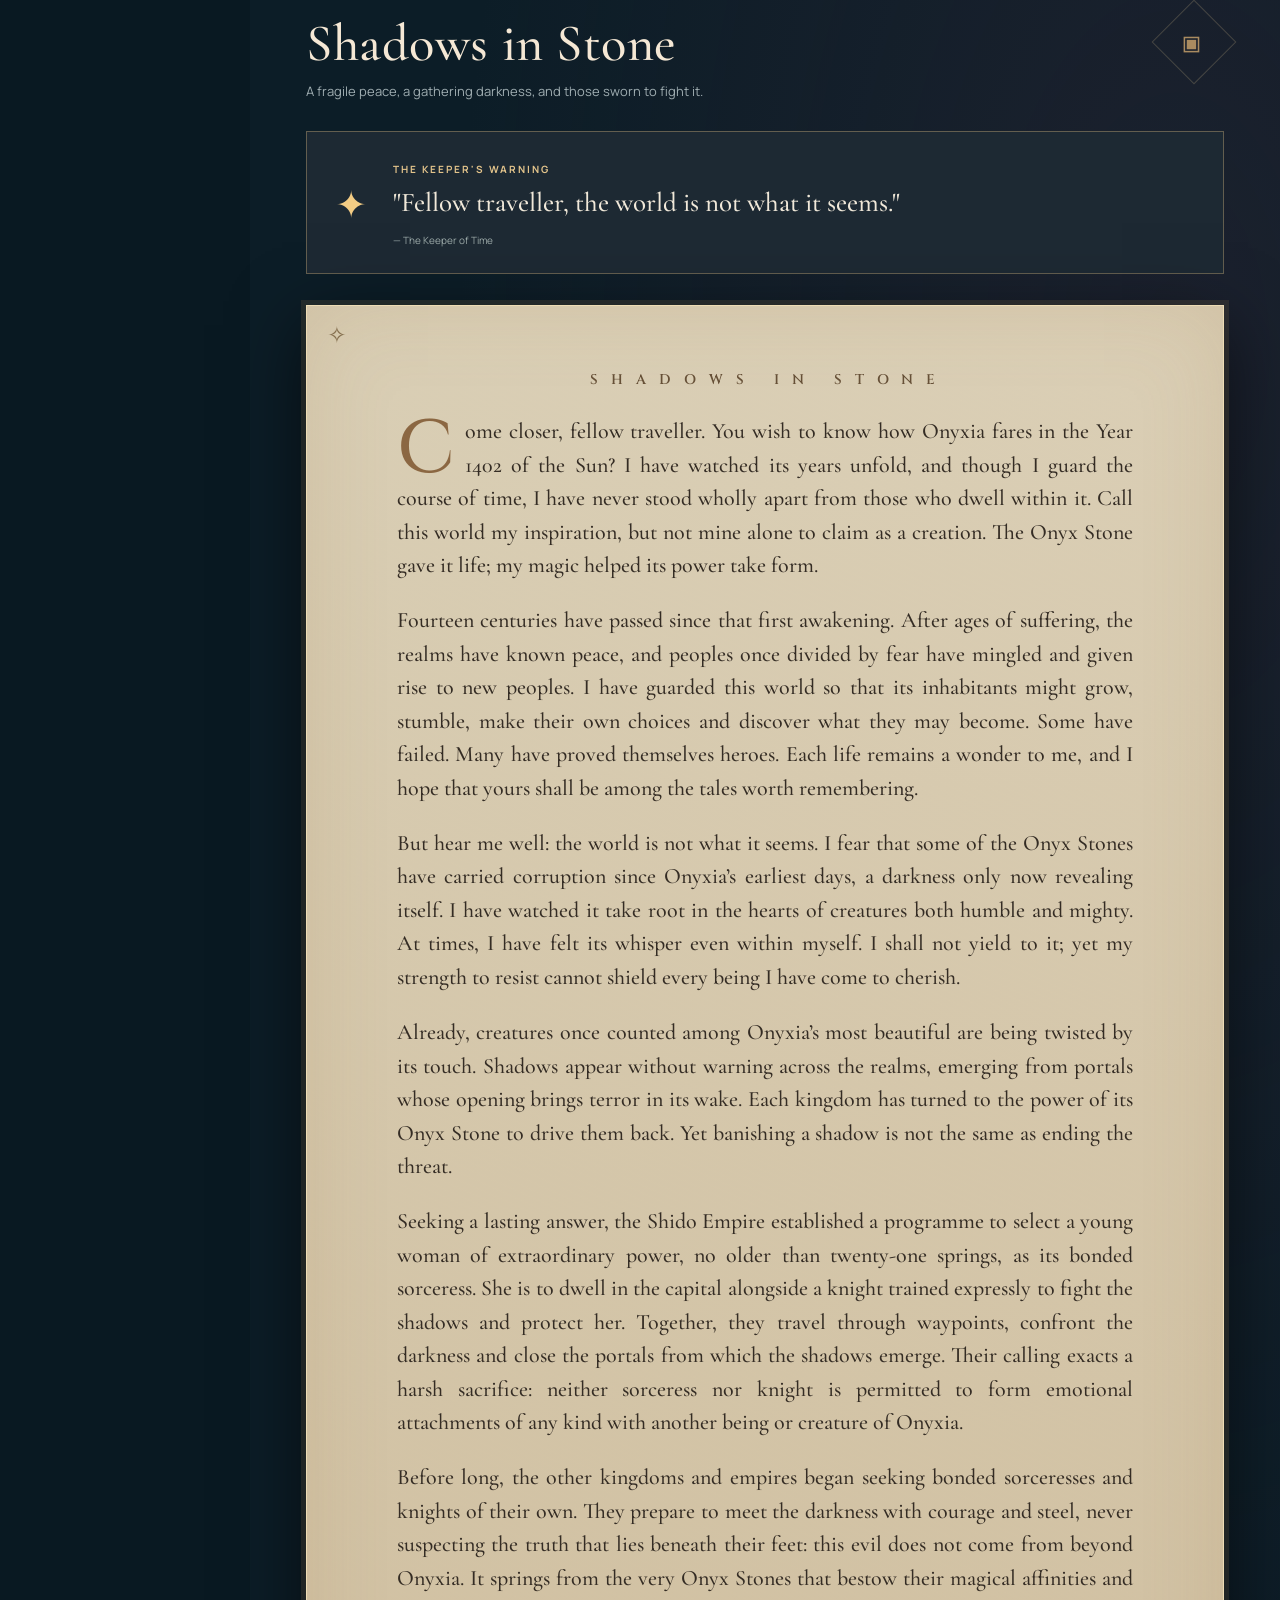
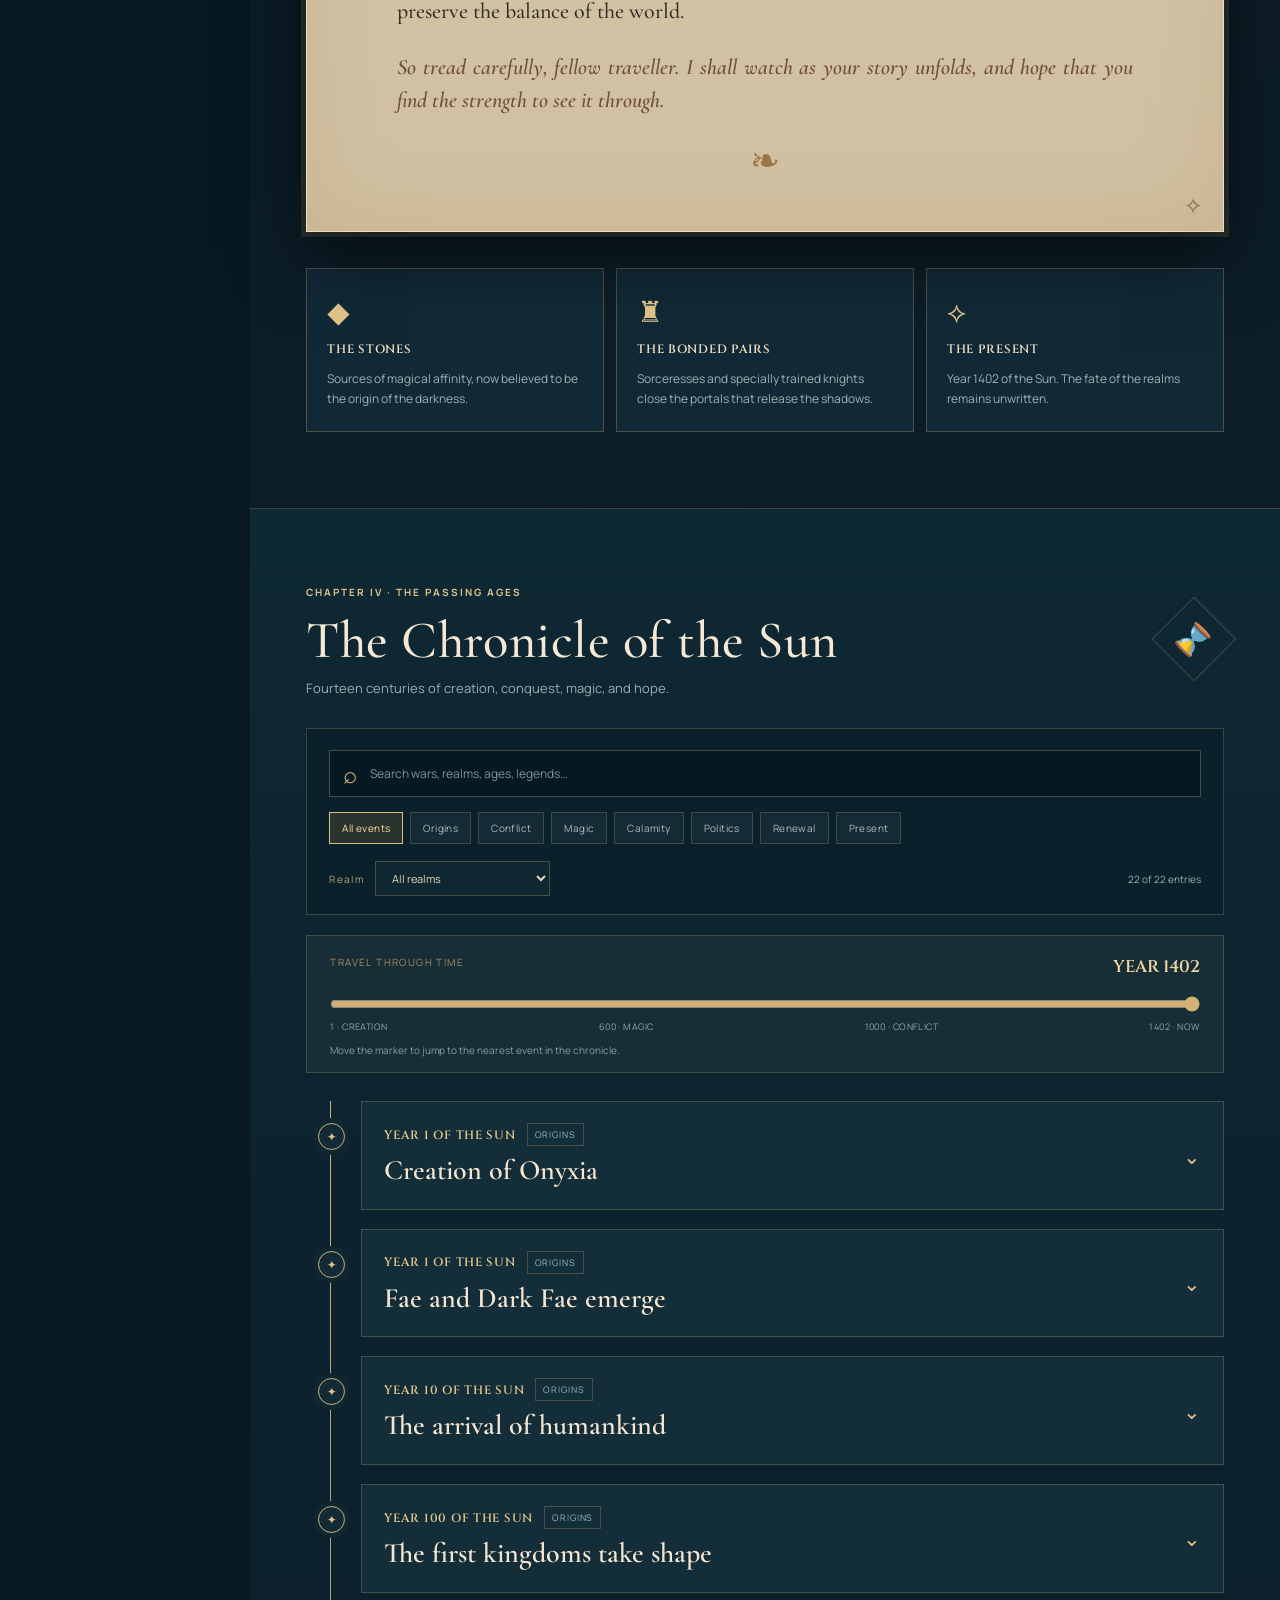
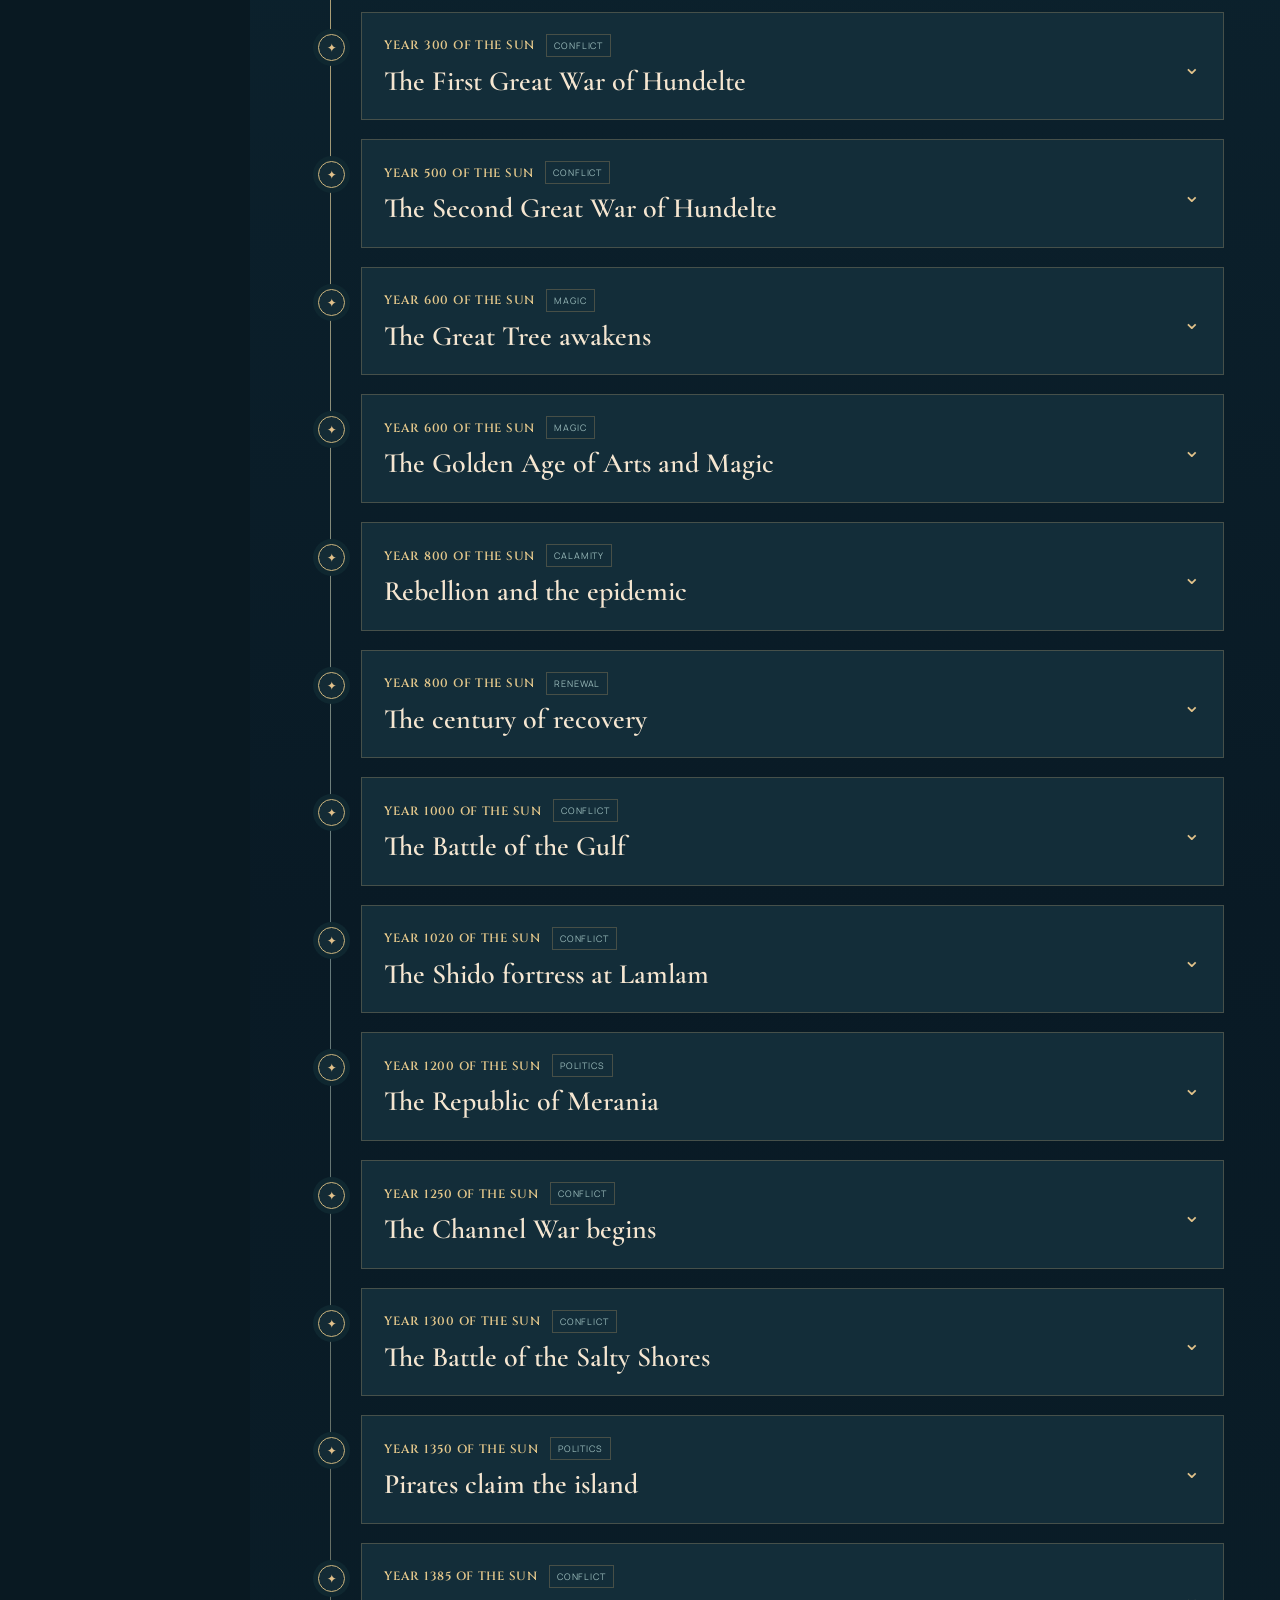
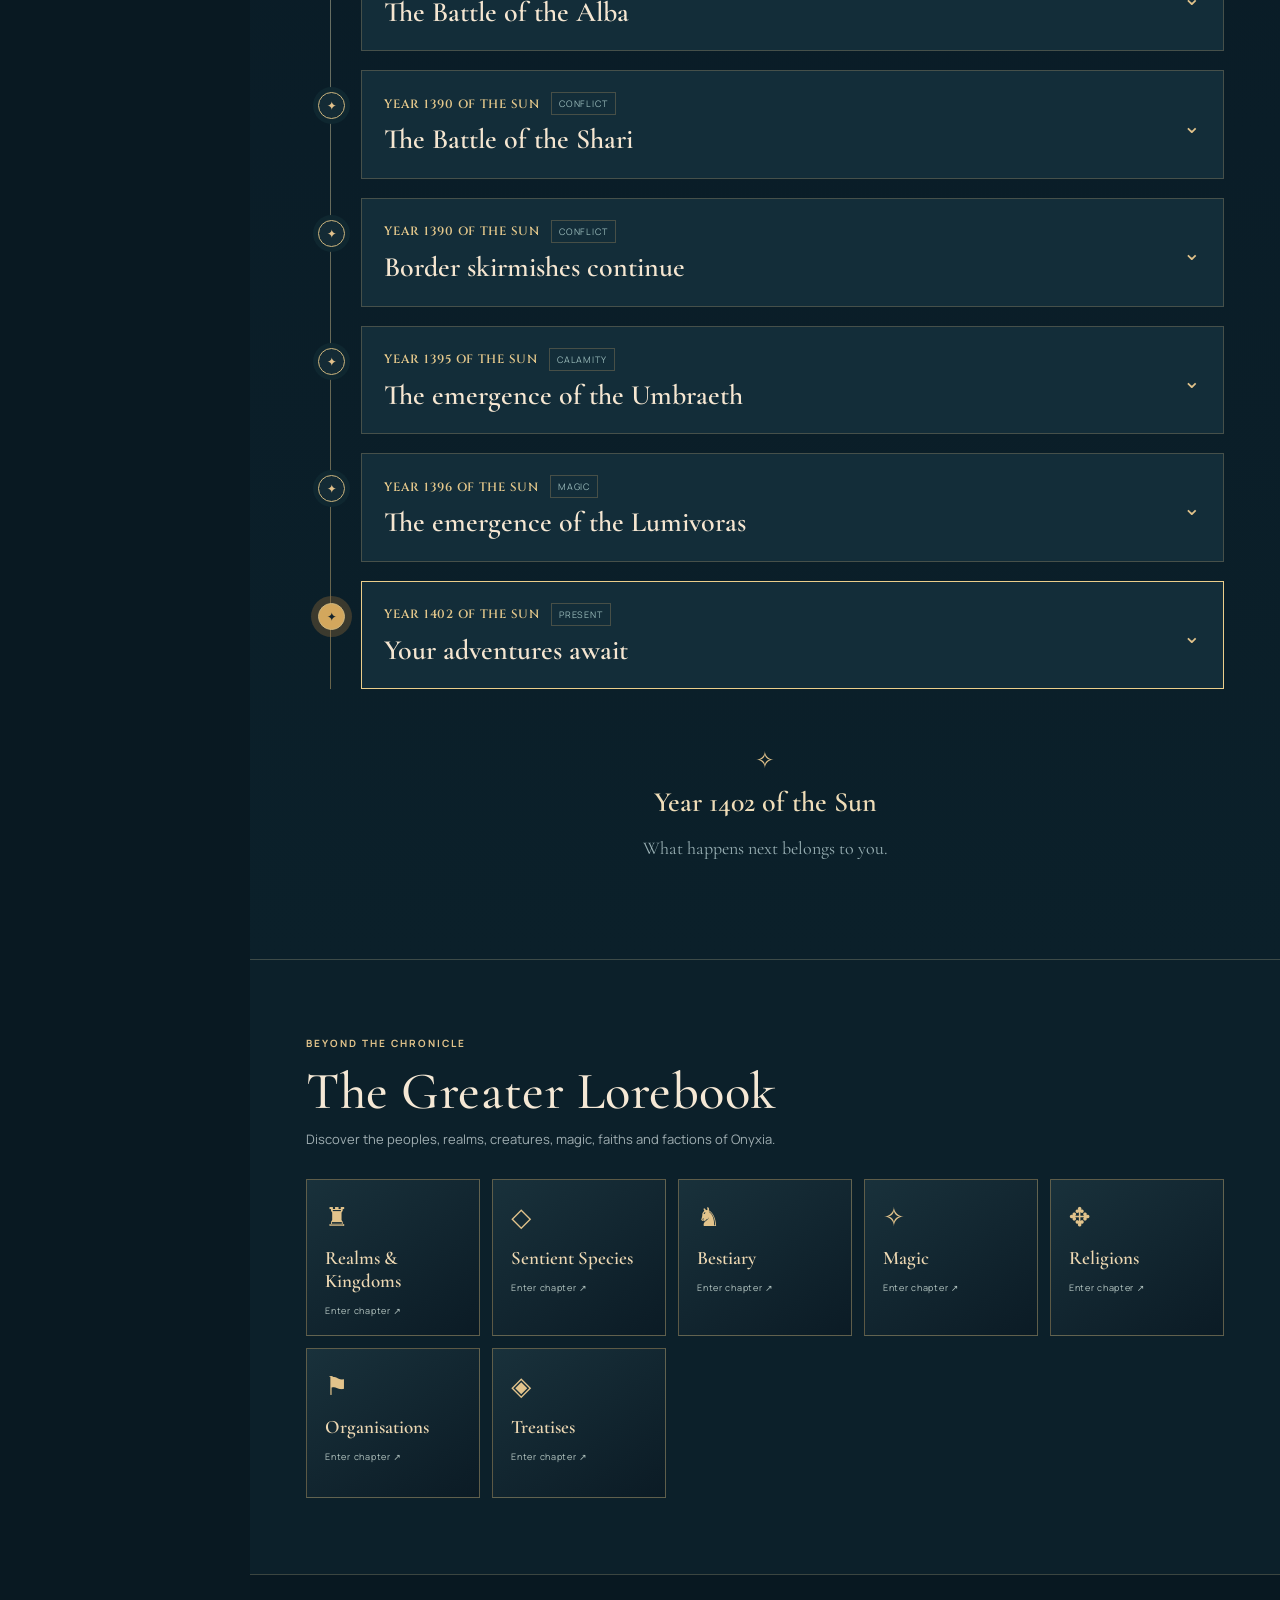
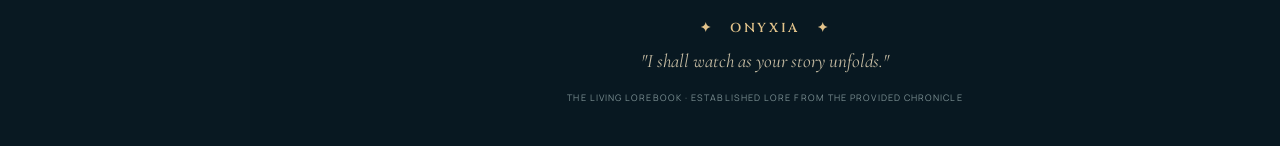
==== commit 279b0ec8: "Advance Onyxia's present year and live timeline to 1402" ====
--- a/index.html
+++ b/index.html
@@ -37,7 +37,7 @@
 <a href="religions.html" class="nav-link " data-nav="religions"><span class="nav-icon">✥</span><span>Religions</span><span class="nav-index">09</span></a>
 <a href="organisations.html" class="nav-link " data-nav="organisations"><span class="nav-icon">⚑</span><span>Organisations</span><span class="nav-index">10</span></a>
 <a href="treatises.html" class="nav-link " data-nav="economics"><span class="nav-icon">◈</span><span>Treatises</span><span class="nav-index">11</span></a></nav>
-      <div class="sidebar-bottom"><span class="orb" aria-hidden="true"></span><div>THE YEAR IS<br/><strong>1400 OF THE SUN</strong></div></div>
+      <div class="sidebar-bottom"><span class="orb" aria-hidden="true"></span><div>THE YEAR IS<br/><strong>1402 OF THE SUN</strong></div></div>
     </aside>
 
     <main class="main-content" id="top">
@@ -80,21 +80,21 @@
         <div class="section-heading"><div><span class="section-kicker">CHAPTER III · THE PRESENT AGE</span><h2>Shadows in Stone</h2><p>A fragile peace, a gathering darkness, and those sworn to fight it.</p></div><div class="section-seal" aria-hidden="true">◈</div></div>
         <div class="plot-feature"><div class="plot-feature-mark">✦</div><div><span class="mini-label">THE KEEPER'S WARNING</span><p>"Fellow traveller, the world is not what it seems."</p><small>— The Keeper of Time</small></div></div>
         <div class="story-paper plot-story-paper"><span class="paper-corner paper-corner-a" aria-hidden="true">✧</span><span class="paper-corner paper-corner-b" aria-hidden="true">✧</span><div class="story-heading">S H A D O W S &nbsp; I N &nbsp; S T O N E</div><div class="story-prose" id="plotText"></div><div class="story-flourish" aria-hidden="true">❧</div></div>
-        <div class="plot-facts"><div><span class="fact-symbol">◆</span><strong>THE STONES</strong><p>Sources of magical affinity, now believed to be the origin of the darkness.</p></div><div><span class="fact-symbol">♜</span><strong>THE BONDED PAIRS</strong><p>Sorceresses and specially trained knights close the portals that release the shadows.</p></div><div><span class="fact-symbol">⟡</span><strong>THE PRESENT</strong><p>Year 1400 of the Sun. The fate of the realms remains unwritten.</p></div></div>
+        <div class="plot-facts"><div><span class="fact-symbol">◆</span><strong>THE STONES</strong><p>Sources of magical affinity, now believed to be the origin of the darkness.</p></div><div><span class="fact-symbol">♜</span><strong>THE BONDED PAIRS</strong><p>Sorceresses and specially trained knights close the portals that release the shadows.</p></div><div><span class="fact-symbol">⟡</span><strong>THE PRESENT</strong><p>Year 1402 of the Sun. The fate of the realms remains unwritten.</p></div></div>
       </section>
 
       <section id="timeline" class="content-section timeline-section">
         <div class="section-heading"><div><span class="section-kicker">CHAPTER IV · THE PASSING AGES</span><h2>The Chronicle of the Sun</h2><p>Fourteen centuries of creation, conquest, magic, and hope.</p></div><div class="section-seal" aria-hidden="true">⌛</div></div>
         <div class="chronicle-controls"><div class="search-shell"><span aria-hidden="true">⌕</span><input id="timelineSearch" type="search" placeholder="Search wars, realms, ages, legends…" aria-label="Search timeline events" autocomplete="off"/></div><div class="filter-chips" id="categoryFilters" aria-label="Filter timeline by event category"></div><div class="regional-row"><label for="regionFilter">Realm</label><select id="regionFilter"><option value="all">All realms</option></select><span id="eventCount" aria-live="polite"></span></div></div>
-        <div class="year-scrubber"><div class="scrubber-header"><span>TRAVEL THROUGH TIME</span><strong id="selectedYear">YEAR 1400</strong></div><input id="yearSlider" type="range" min="1" max="1400" step="1" value="1400" aria-label="Jump to a year of the Sun"/><div class="scrubber-labels"><span>1 · CREATION</span><span>600 · MAGIC</span><span>1000 · CONFLICT</span><span>1400 · NOW</span></div><p class="scrubber-help">Move the marker to jump to the nearest event in the chronicle.</p></div>
+        <div class="year-scrubber"><div class="scrubber-header"><span>TRAVEL THROUGH TIME</span><strong id="selectedYear">YEAR 1402</strong></div><input id="yearSlider" type="range" min="1" max="1402" step="1" value="1402" aria-label="Jump to a year of the Sun"/><div class="scrubber-labels"><span>1 · CREATION</span><span>600 · MAGIC</span><span>1000 · CONFLICT</span><span>1402 · NOW</span></div><p class="scrubber-help">Move the marker to jump to the nearest event in the chronicle.</p></div>
         <div class="timeline-container" id="timelineEvents" aria-live="polite"></div>
         <div class="timeline-empty" id="timelineEmpty" hidden>No entries match these filters. Try another era, realm, or search.</div>
-        <div class="timeline-end"><span>✧</span><h3>Year 1400 of the Sun</h3><p>What happens next belongs to you.</p></div>
+        <div class="timeline-end"><span>✧</span><h3>Year 1402 of the Sun</h3><p>What happens next belongs to you.</p></div>
       </section>
 <section class="content-section lore-directory-section"><div class="section-heading"><div><span class="section-kicker">BEYOND THE CHRONICLE</span><h2>The Greater Lorebook</h2><p>Discover the peoples, realms, creatures, magic, faiths and factions of Onyxia.</p></div></div><div class="chapter-teaser-grid"><a class="chapter-teaser" href="realms.html"><span>♜</span><strong>Realms &amp; Kingdoms</strong><small>Enter chapter ↗</small></a><a class="chapter-teaser" href="species.html"><span>◇</span><strong>Sentient Species</strong><small>Enter chapter ↗</small></a><a class="chapter-teaser" href="bestiary.html"><span>♞</span><strong>Bestiary</strong><small>Enter chapter ↗</small></a><a class="chapter-teaser" href="magic.html"><span>✧</span><strong>Magic</strong><small>Enter chapter ↗</small></a><a class="chapter-teaser" href="religions.html"><span>✥</span><strong>Religions</strong><small>Enter chapter ↗</small></a><a class="chapter-teaser" href="organisations.html"><span>⚑</span><strong>Organisations</strong><small>Enter chapter ↗</small></a><a class="chapter-teaser" href="treatises.html"><span>◈</span><strong>Treatises</strong><small>Enter chapter ↗</small></a></div></section>
       <footer class="footer"><span>✦ &nbsp; ONYXIA &nbsp; ✦</span><p>"I shall watch as your story unfolds."</p><small>THE LIVING LOREBOOK · ESTABLISHED LORE FROM THE PROVIDED CHRONICLE</small></footer>
     </main>
   </div>
-  <script src="lore-data.js"></script><script src="app.js?v=20261031-native-raster"></script>
+  <script src="lore-data.js?v=year-1402"></script><script src="app.js?v=20261031-native-raster-year-1402"></script>
 </body>
 </html>
--- a/lorebook.css
+++ b/lorebook.css
@@ -23,3 +23,52 @@
 .lore-military-heading{display:flex;align-items:baseline;gap:12px;flex-wrap:wrap}
 .lore-military-heading .lore-military-value{font:500 19px/1.5 var(--font-literary);color:#d7d5c9}
 .lore-filter-row select#temperamentFilter{min-width:130px;max-width:190px}
+
+/* Per-chapter photographic framing (image only, not text or frame).
+   Desktop: Species + Bestiary = +200px total; Religions = +150px;
+   Magic + Organisations = +100px. */
+.lore-hero--shift-200{--hero-image-shift:200px}
+.lore-hero--shift-150{--hero-image-shift:150px}
+.lore-hero--shift-100{--hero-image-shift:100px}
+@media (min-width:801px){
+  .lore-hero[class*="lore-hero--shift-"] .lore-hero-image{
+    object-position:center calc(39% + var(--hero-image-shift));
+  }
+}
+/* Reduce the offset for tablet framing where the photo has less overflow. */
+@media (min-width:531px) and (max-width:800px){
+  .lore-hero--shift-200{--hero-image-shift:100px}
+  .lore-hero--shift-150{--hero-image-shift:75px}
+  .lore-hero--shift-100{--hero-image-shift:50px}
+  .lore-hero[class*="lore-hero--shift-"] .lore-hero-image{
+    object-position:center calc(39% + var(--hero-image-shift));
+  }
+}
+/* Keep phone cropping unchanged to avoid empty edges around square artwork. */
+
+/* Collapsed Magic cards: individual portrait framing offsets. */
+/* Adjust only closed cards: expanded cards and lightbox retain their original framing. */
+body[data-lore-section="magic"] .lore-entry#egoic:not(.expanded) .lore-cover-button img {
+  object-position: center calc(33% + 50px);
+}
+body[data-lore-section="magic"] .lore-entry#evocation:not(.expanded) .lore-cover-button img {
+  object-position: center calc(33% + 50px);
+}
+body[data-lore-section="magic"] .lore-entry#illusion:not(.expanded) .lore-cover-button img {
+  object-position: center calc(33% + 50px);
+}
+body[data-lore-section="magic"] .lore-entry#musical-enchantment:not(.expanded) .lore-cover-button img {
+  object-position: center calc(33% + 50px);
+}
+body[data-lore-section="magic"] .lore-entry#necromancy:not(.expanded) .lore-cover-button img {
+  object-position: center calc(33% + 50px);
+}
+body[data-lore-section="magic"] .lore-entry#nature:not(.expanded) .lore-cover-button img {
+  object-position: center calc(33% + 50px);
+}
+body[data-lore-section="magic"] .lore-entry#psychic:not(.expanded) .lore-cover-button img {
+  object-position: center calc(33% + 50px);
+}
+body[data-lore-section="magic"] .lore-entry#transmutation:not(.expanded) .lore-cover-button img {
+  object-position: center calc(33% + 50px);
+}
--- a/lorebook.css
+++ b/lorebook.css
@@ -23,3 +23,52 @@
 .lore-military-heading{display:flex;align-items:baseline;gap:12px;flex-wrap:wrap}
 .lore-military-heading .lore-military-value{font:500 19px/1.5 var(--font-literary);color:#d7d5c9}
 .lore-filter-row select#temperamentFilter{min-width:130px;max-width:190px}
+
+/* Per-chapter photographic framing (image only, not text or frame).
+   Desktop: Species + Bestiary = +200px total; Religions = +150px;
+   Magic + Organisations = +100px. */
+.lore-hero--shift-200{--hero-image-shift:200px}
+.lore-hero--shift-150{--hero-image-shift:150px}
+.lore-hero--shift-100{--hero-image-shift:100px}
+@media (min-width:801px){
+  .lore-hero[class*="lore-hero--shift-"] .lore-hero-image{
+    object-position:center calc(39% + var(--hero-image-shift));
+  }
+}
+/* Reduce the offset for tablet framing where the photo has less overflow. */
+@media (min-width:531px) and (max-width:800px){
+  .lore-hero--shift-200{--hero-image-shift:100px}
+  .lore-hero--shift-150{--hero-image-shift:75px}
+  .lore-hero--shift-100{--hero-image-shift:50px}
+  .lore-hero[class*="lore-hero--shift-"] .lore-hero-image{
+    object-position:center calc(39% + var(--hero-image-shift));
+  }
+}
+/* Keep phone cropping unchanged to avoid empty edges around square artwork. */
+
+/* Collapsed Magic cards: individual portrait framing offsets. */
+/* Adjust only closed cards: expanded cards and lightbox retain their original framing. */
+body[data-lore-section="magic"] .lore-entry#egoic:not(.expanded) .lore-cover-button img {
+  object-position: center calc(33% + 50px);
+}
+body[data-lore-section="magic"] .lore-entry#evocation:not(.expanded) .lore-cover-button img {
+  object-position: center calc(33% + 50px);
+}
+body[data-lore-section="magic"] .lore-entry#illusion:not(.expanded) .lore-cover-button img {
+  object-position: center calc(33% + 50px);
+}
+body[data-lore-section="magic"] .lore-entry#musical-enchantment:not(.expanded) .lore-cover-button img {
+  object-position: center calc(33% + 50px);
+}
+body[data-lore-section="magic"] .lore-entry#necromancy:not(.expanded) .lore-cover-button img {
+  object-position: center calc(33% + 50px);
+}
+body[data-lore-section="magic"] .lore-entry#nature:not(.expanded) .lore-cover-button img {
+  object-position: center calc(33% + 50px);
+}
+body[data-lore-section="magic"] .lore-entry#psychic:not(.expanded) .lore-cover-button img {
+  object-position: center calc(33% + 50px);
+}
+body[data-lore-section="magic"] .lore-entry#transmutation:not(.expanded) .lore-cover-button img {
+  object-position: center calc(33% + 50px);
+}
